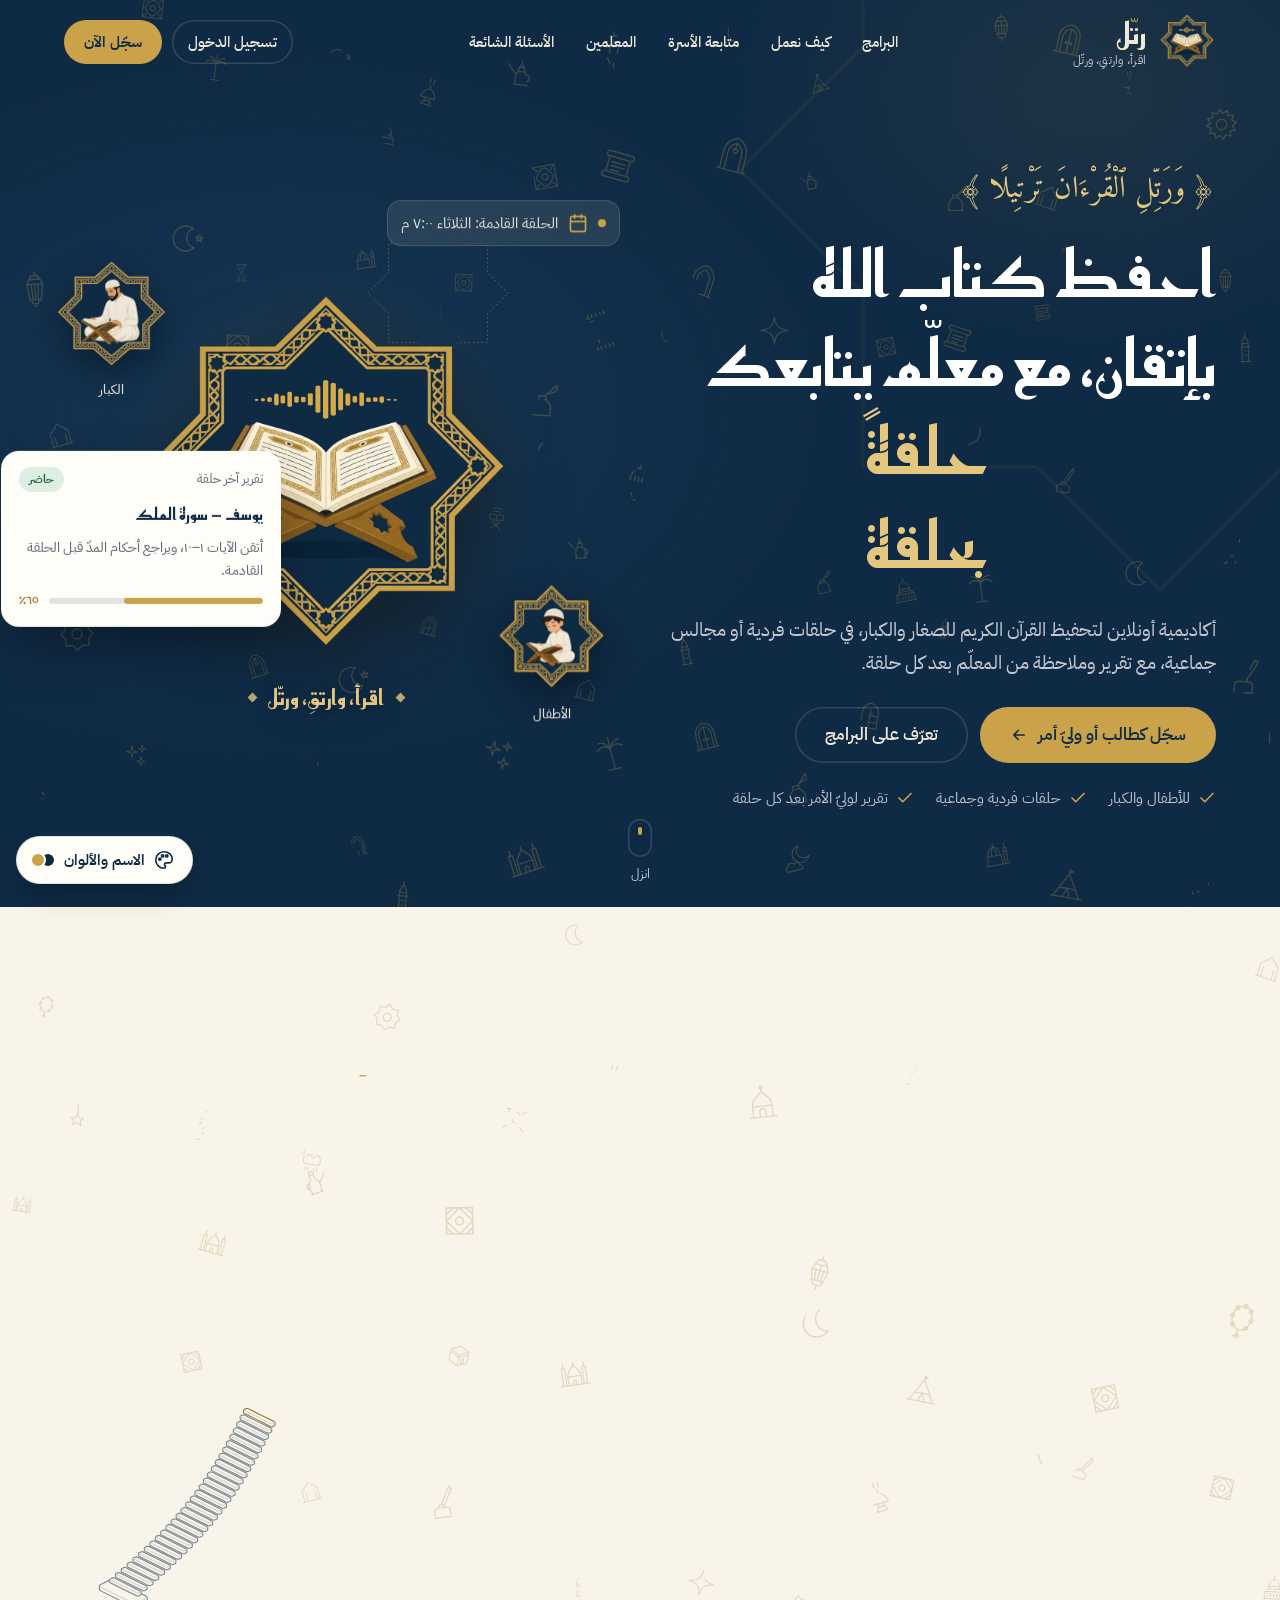
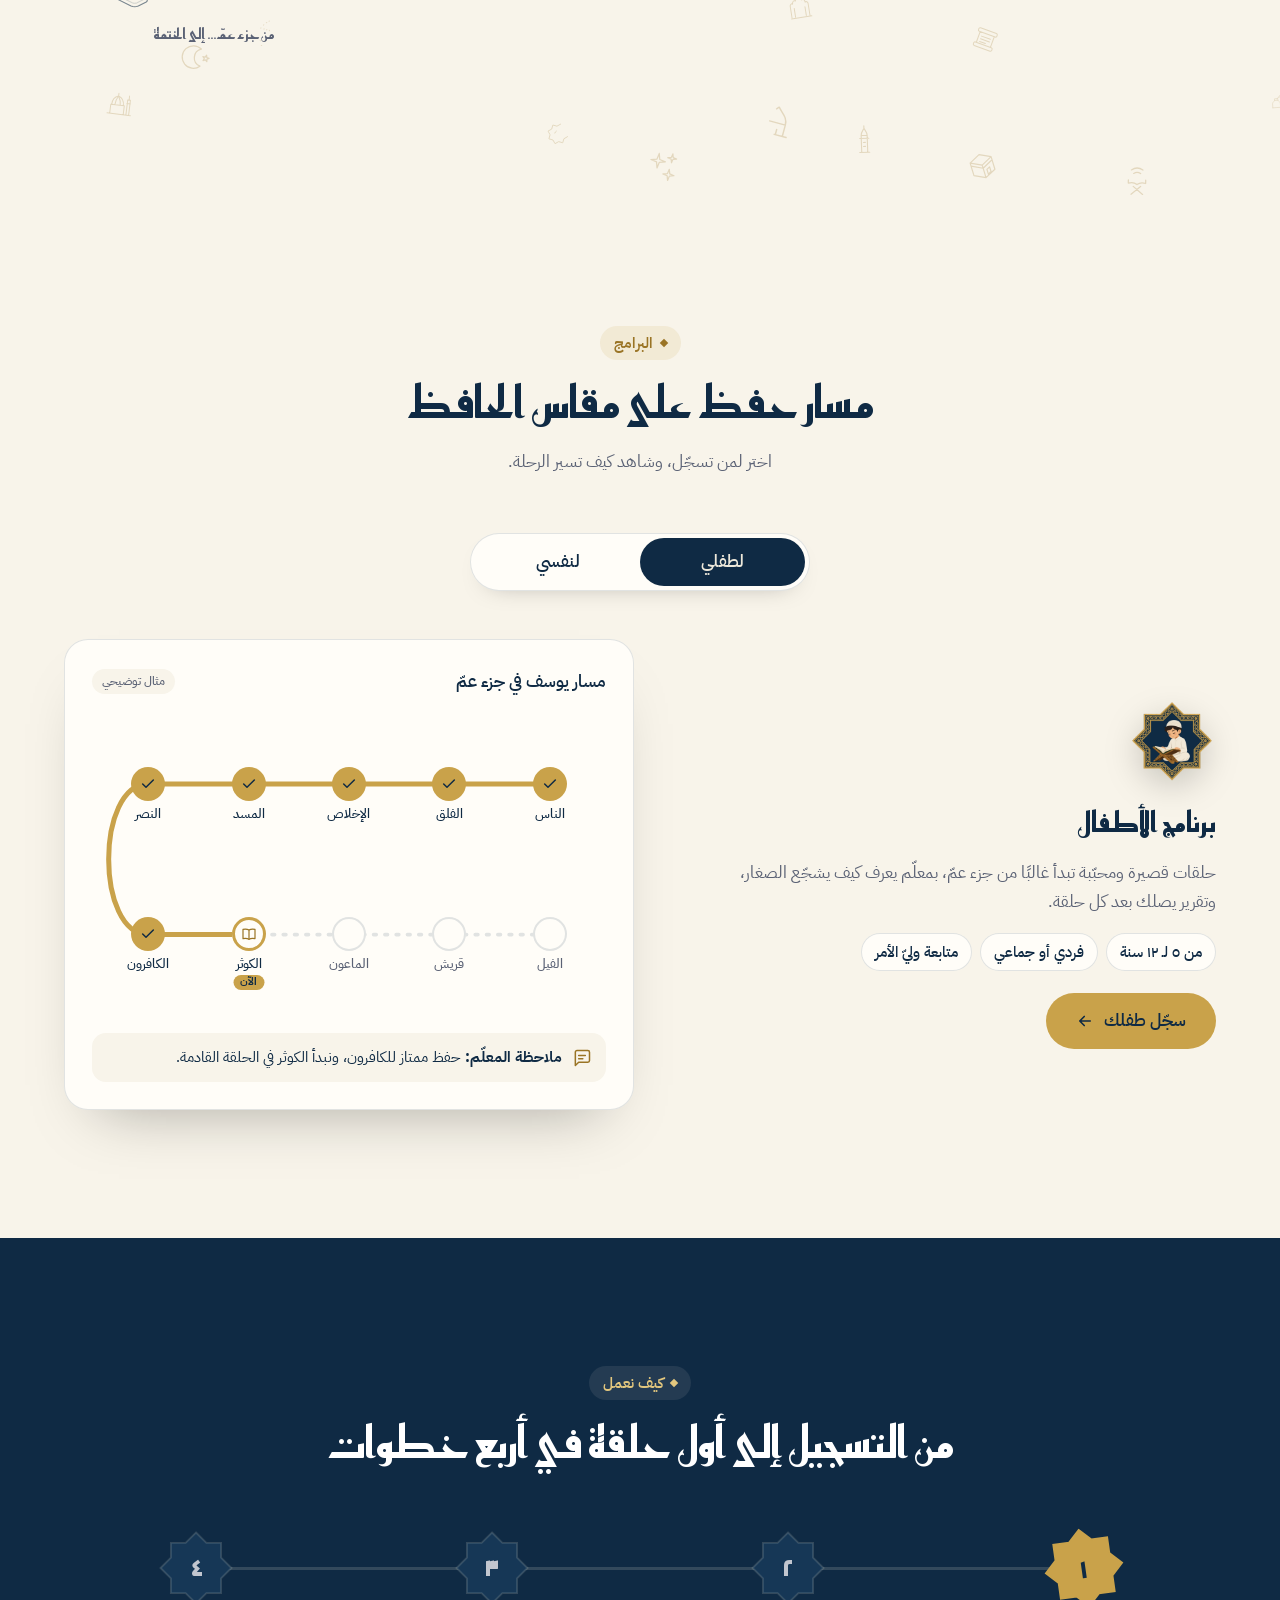
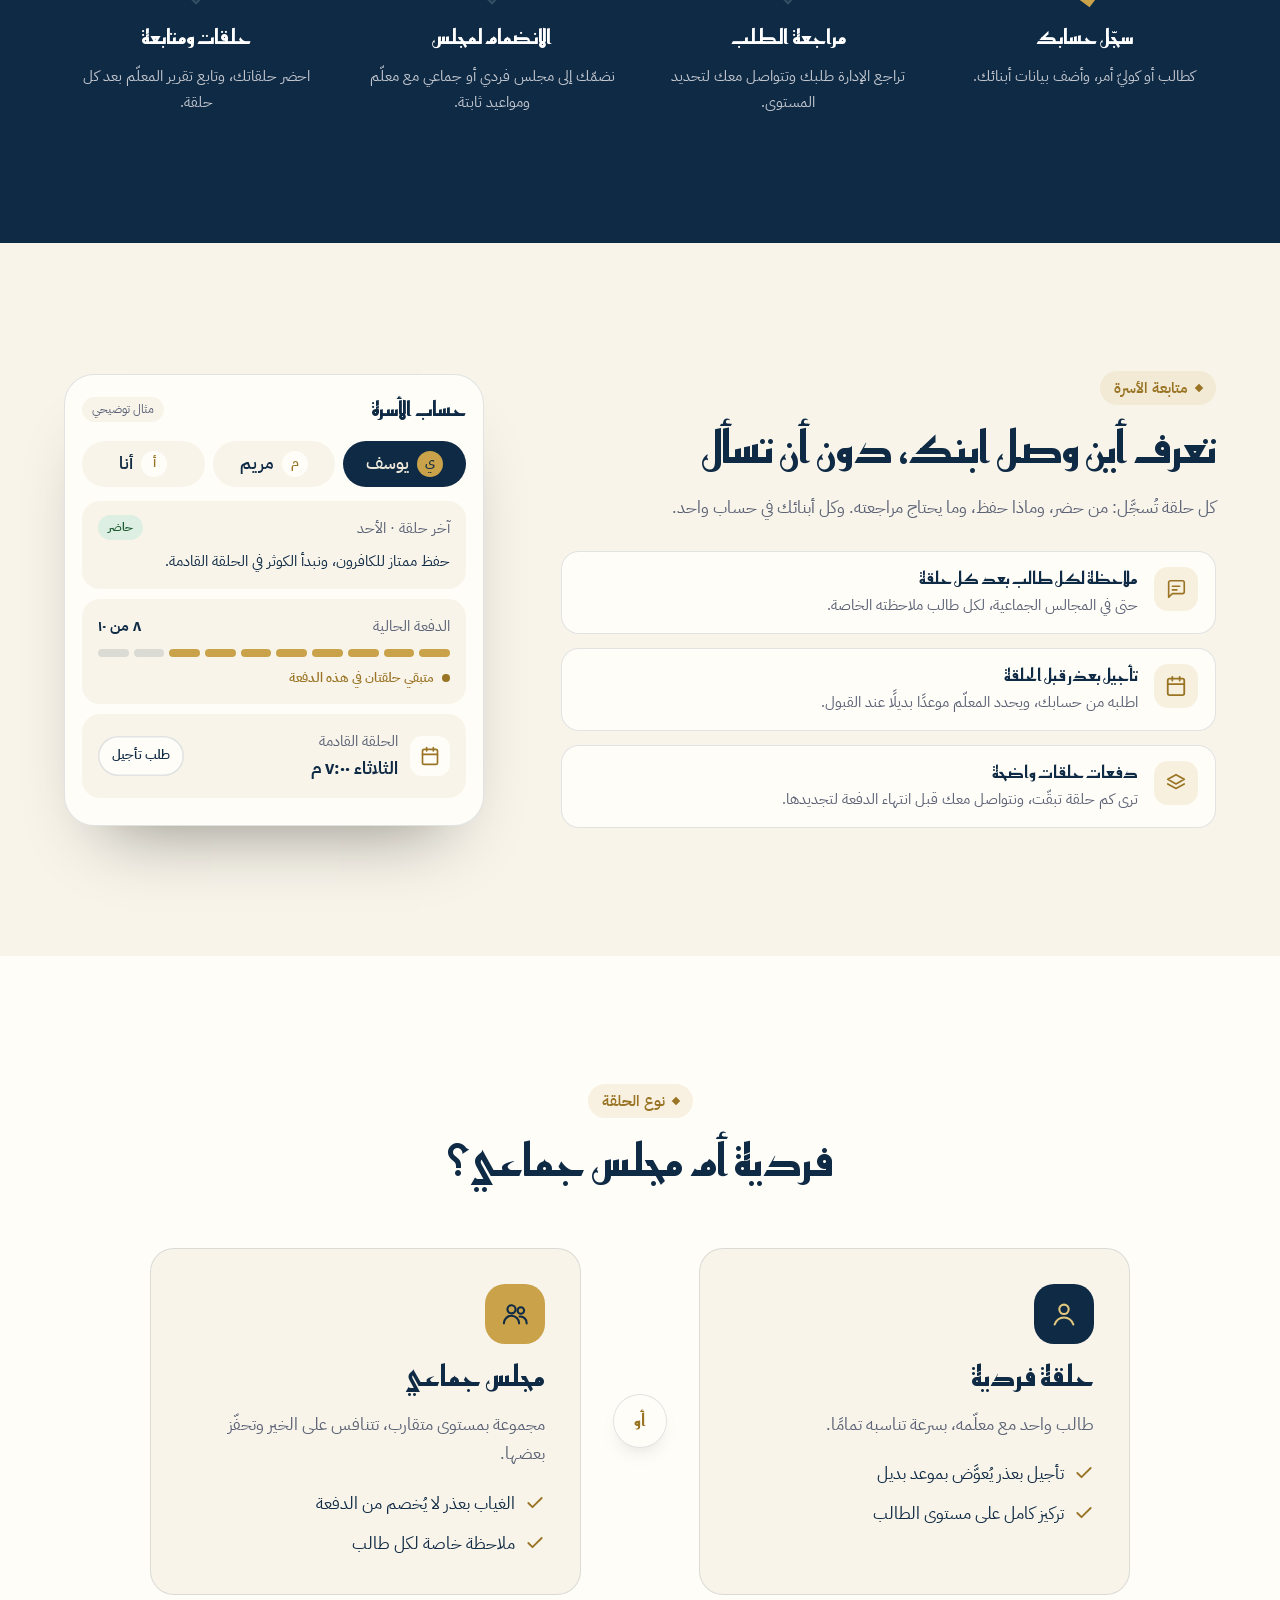
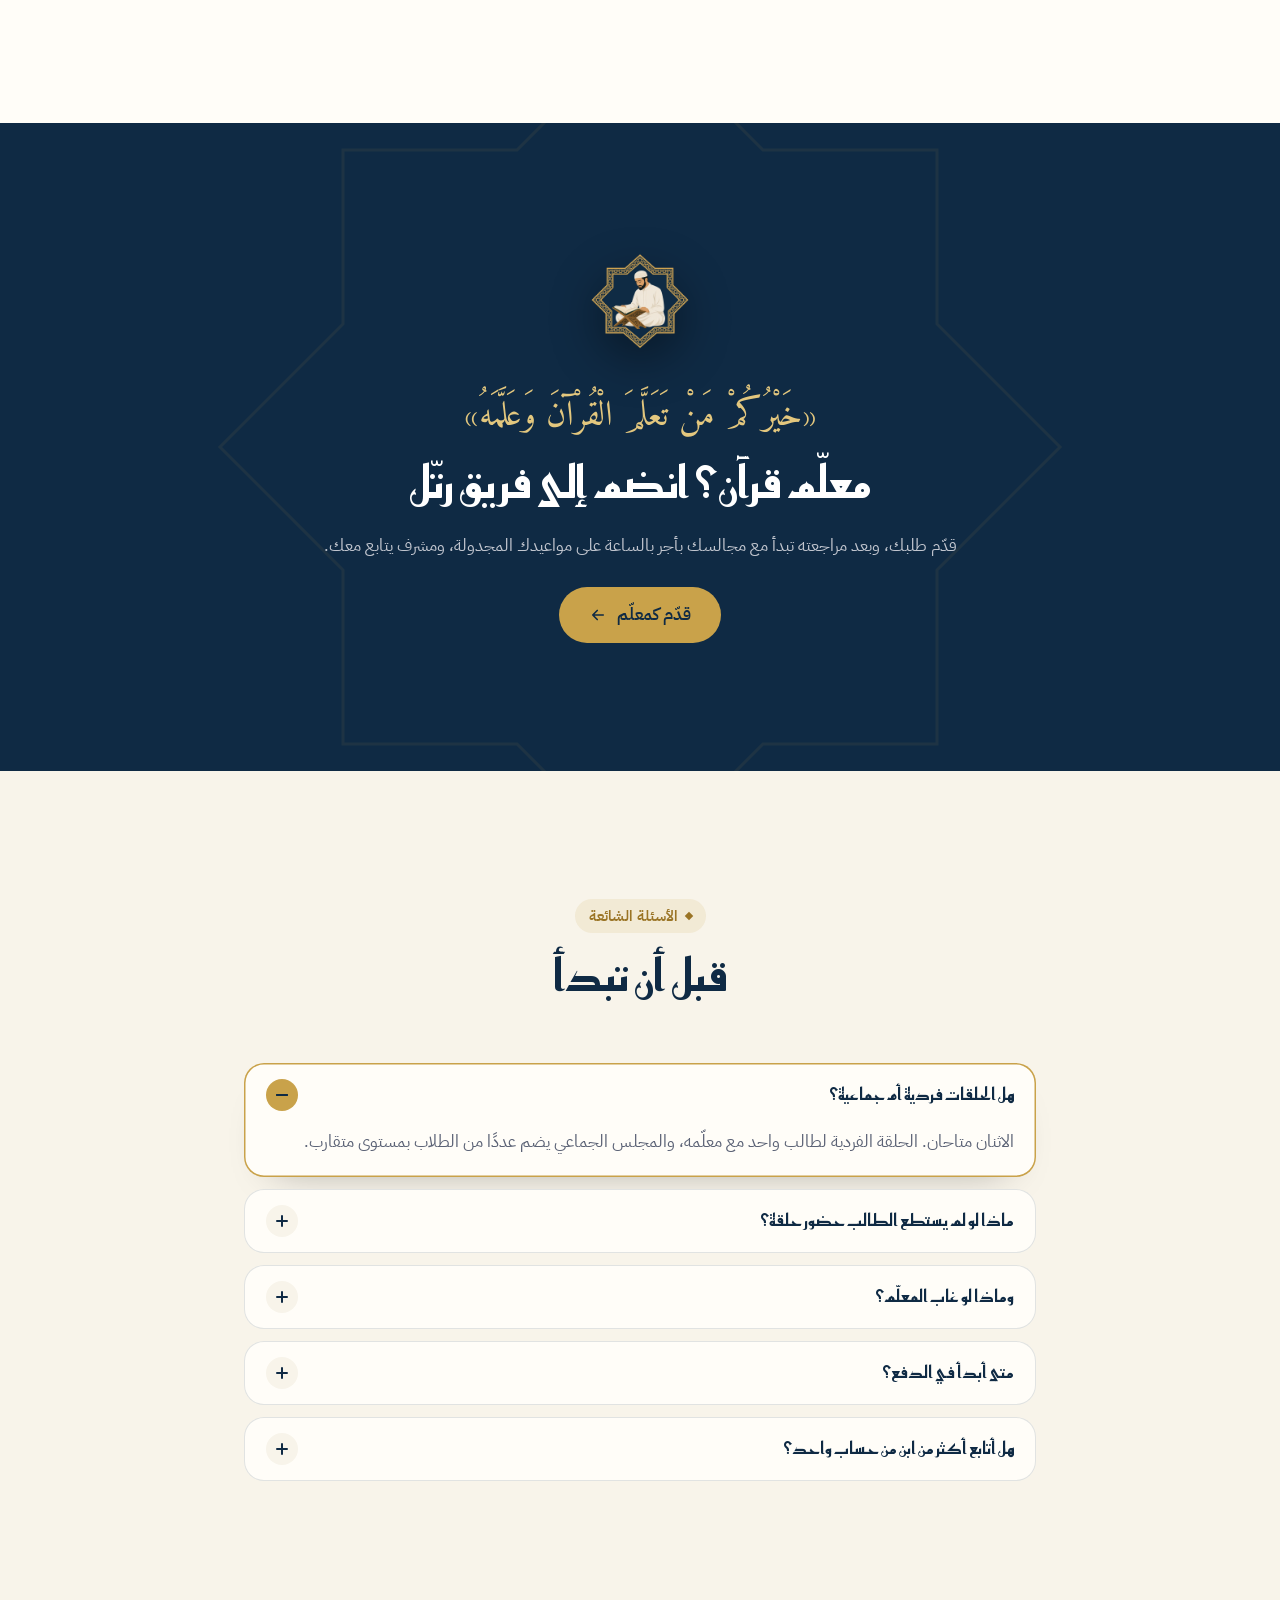
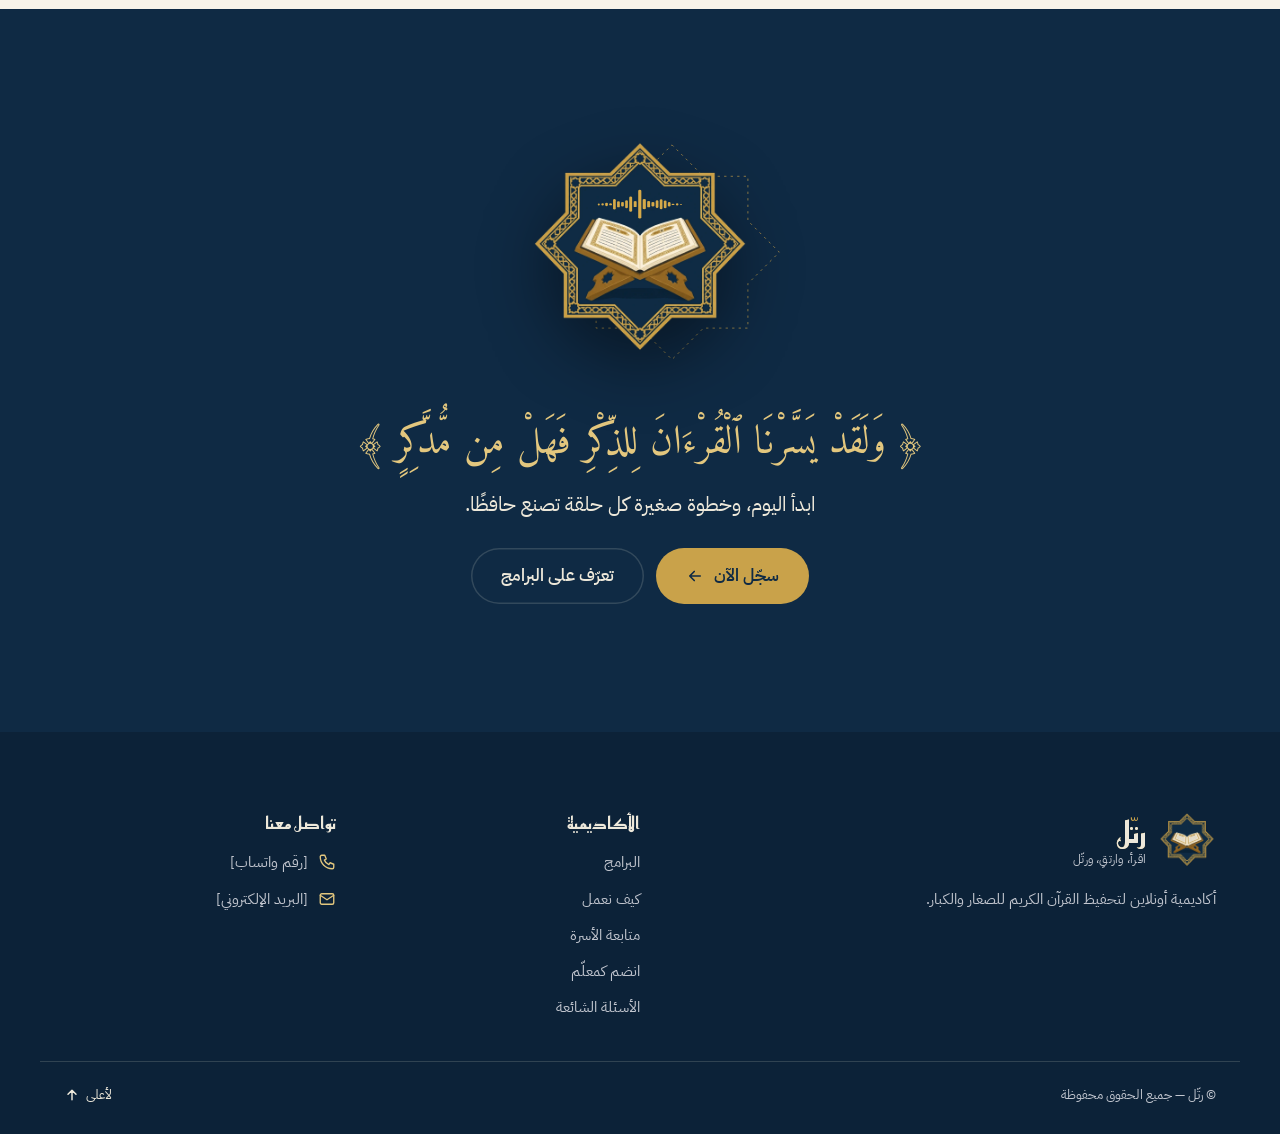
==== index.html @ 6a599fb5 "Guardian sign-in, first-open loader, full-width slogan with small stairs Co-Authored-By: Claude Opus" ====
<!doctype html>
<html lang="ar" dir="rtl" data-palette="navy" data-brand="rattil">
<head>
  <meta charset="utf-8">
  <meta name="viewport" content="width=device-width, initial-scale=1, viewport-fit=cover">
  <meta name="theme-color" content="#0F2A44">
  <title>رتّل — أكاديمية تحفيظ القرآن الكريم</title>
  <meta name="description" content="أكاديمية أونلاين لتحفيظ القرآن الكريم للصغار والكبار، في حلقات فردية أو مجالس جماعية، مع تقرير وملاحظة من المعلّم بعد كل حلقة.">

  <!-- apply the saved name/palette before first paint -->
  <script>
    (function () {
      try {
        var s = JSON.parse(localStorage.getItem('manasa:brand') || '{}');
        if (s.palette) document.documentElement.dataset.palette = s.palette;
        if (s.brand) document.documentElement.dataset.brand = s.brand;
        var nv = sessionStorage.getItem('manasa:nav');
        if (nv) { document.documentElement.classList.add('is-entering'); document.documentElement.dataset.navFrom = nv; sessionStorage.removeItem('manasa:nav'); }
        else if (!sessionStorage.getItem('manasa:seen')) document.documentElement.classList.add('is-entering');   /* first open of the site: the loader too */
        sessionStorage.setItem('manasa:seen', '1');
        var lk = sessionStorage.getItem('manasa:look');   /* loader logo: kids / adults after sign-in */
        if (lk) document.documentElement.dataset.loader = lk;
      } catch (e) {}
    })();
  </script>

  <link rel="icon" type="image/png" href="images/brand/favicon.png">
  <link rel="apple-touch-icon" href="images/brand/apple-touch-icon.png">
  <link rel="preconnect" href="https://fonts.googleapis.com">
  <link rel="preconnect" href="https://fonts.gstatic.com" crossorigin>
  <link rel="stylesheet" href="https://fonts.googleapis.com/css2?family=Amiri+Quran&family=Baloo+Bhaijaan+2:wght@500;700&family=IBM+Plex+Sans+Arabic:wght@300;400;500;600;700&family=Reem+Kufi:wght@500;600;700&display=swap">

  <link rel="preload" as="image" href="images/logo/academy-navy-nowave.webp">
  <link rel="stylesheet" href="css/tokens.css?v=202610200721">
  <link rel="stylesheet" href="css/base.css?v=202610200721">
  <link rel="stylesheet" href="css/symbols.css?v=202610200721">
  <link rel="stylesheet" href="css/header.css?v=202610200721">
  <link rel="stylesheet" href="css/hero.css?v=202610200721">
  <link rel="stylesheet" href="css/switcher.css?v=202610200721">
  <link rel="stylesheet" href="css/slogan.css?v=202610200721">
  <link rel="stylesheet" href="css/sections.css?v=202610200721">
  <link rel="stylesheet" href="css/programs.css?v=202610200721">
  <link rel="stylesheet" href="css/how.css?v=202610200721">
  <link rel="stylesheet" href="css/family.css?v=202610200721">
  <link rel="stylesheet" href="css/types.css?v=202610200721">
  <link rel="stylesheet" href="css/teach.css?v=202610200721">
  <link rel="stylesheet" href="css/faq.css?v=202610200721">
  <link rel="stylesheet" href="css/cta.css?v=202610200721">
  <link rel="stylesheet" href="css/hairline.css?v=202610200721">
</head>
<body>
  <!-- loader: the star turns round the still picture; the count shows how much has loaded -->
  <div class="loader" aria-hidden="true"><div class="loader-logo"><i class="loader-frame"></i><i class="loader-art"></i></div><p class="loader-count"><b data-loader-num>٠</b>٪</p></div>


  <!-- ===== Shared SVG icons (js/sprite.js) ===== -->
  <script src="js/sprite.js?v=202610200721"></script>

  <!-- ===== Header ===== -->
  <header class="site-header" data-header>
    <div class="container header-inner">
      <a class="brand" href="#top" aria-label="الصفحة الرئيسية">
        <span class="brand-mark">
          <img data-logo="academy-nowave" src="images/logo/academy-navy-nowave.webp" alt="" width="58" height="58">
          <svg class="logo-waves" data-waves viewBox="0 0 1024 1024" aria-hidden="true"></svg>
        </span>
        <span class="brand-text">
          <span class="wordmark wordmark--rattil" data-brand-only="rattil"><span class="wm-accent">رتّل</span><span class="wm-plain" aria-hidden="true">رتل</span></span>
          <span class="wordmark wordmark--uns" data-brand-only="uns" aria-label="أُنس"><svg viewBox="0 0 247 201.4"><use href="#uns-wordmark"/></svg></span>
          <span class="brand-tagline" data-brand-only="rattil">اقرأ، وارتقِ، ورتّل</span>
          <span class="brand-tagline" data-brand-only="uns">في صُحبة القرآن… أُنس</span>
        </span>
      </a>

      <nav class="main-nav" aria-label="القائمة الرئيسية">
        <ul>
          <li><a href="#programs">البرامج</a></li>
          <li><a href="#how">كيف نعمل</a></li>
          <li><a href="#family">متابعة الأسرة</a></li>
          <li><a href="#teachers">المعلمين</a></li>
          <li><a href="#faq">الأسئلة الشائعة</a></li>
        </ul>
      </nav>

      <div class="header-actions">
        <a class="link-login" href="login.html">تسجيل الدخول</a>
        <a class="btn btn--accent" href="apply-student.html" data-magnetic>سجّل الآن</a>
      </div>
    </div>
  </header>

  <main id="top">
    <!-- ===== Hero ===== -->
    <section class="hero" aria-labelledby="hero-title" data-hero>
      <div class="symbols-layer" data-symbols="hero" aria-hidden="true"></div>
      <svg class="hero-ornament" aria-hidden="true"><use href="#octagram" fill="none" stroke="currentColor" stroke-width=".4"/></svg>

      <div class="container hero-grid">
        <div class="hero-copy">
          <p class="hero-ayah" data-anim="ayah">
            <span data-brand-only="rattil">﴿ وَرَتِّلِ ٱلْقُرْءَانَ تَرْتِيلًا ﴾</span>
            <span data-brand-only="uns">﴿ أَلَا بِذِكْرِ ٱللَّهِ تَطْمَئِنُّ ٱلْقُلُوبُ ﴾</span>
          </p>
          <h1 class="hero-title" id="hero-title" data-split>احفظ كتاب الله بإتقان، مع معلّم يتابعك <span class="hl">حلقةً بحلقة</span></h1>
          <p class="hero-lead" data-anim="fade">أكاديمية أونلاين لتحفيظ القرآن الكريم للصغار والكبار، في حلقات فردية أو مجالس جماعية، مع تقرير وملاحظة من المعلّم بعد كل حلقة.</p>
          <div class="hero-ctas" data-anim="fade">
            <a class="btn btn--accent btn--lg" href="apply-student.html" data-magnetic>سجّل كطالب أو وليّ أمر <svg><use href="#i-arrow"/></svg></a>
            <a class="btn btn--ghost-deep btn--lg" href="#programs">تعرّف على البرامج</a>
          </div>
          <ul class="hero-points" data-anim="points">
            <li><svg><use href="#i-check"/></svg>للأطفال والكبار</li>
            <li><svg><use href="#i-check"/></svg>حلقات فردية وجماعية</li>
            <li><svg><use href="#i-check"/></svg>تقرير لوليّ الأمر بعد كل حلقة</li>
          </ul>
        </div>

        <div class="hero-visual" data-visual>
          <div class="hero-glow"></div>
          <svg class="hero-ring" aria-hidden="true"><use href="#octagram" fill="none" stroke="currentColor" stroke-width=".35" stroke-dasharray="1.2 2.2"/></svg>
          <svg class="hero-ring hero-ring--inner" aria-hidden="true"><use href="#octagram" fill="none" stroke="currentColor" stroke-width=".3" stroke-dasharray=".6 3"/></svg>

          <div class="hero-logo" data-logo-tilt>
            <div class="logo-stack">
              <img data-logo="academy-nowave" src="images/logo/academy-navy-nowave.webp" alt="شعار الأكاديمية: مصحف مفتوح على رحل تعلوه موجة ترددات داخل نجمة ثمانية" width="1024" height="1024">
              <svg class="logo-waves" data-waves viewBox="0 0 1024 1024" aria-hidden="true"></svg>
            </div>
          </div>

          <p class="hero-slogan" data-hero-slogan>
            <span data-brand-only="rattil">اقرأ، وارتقِ، ورتّل</span>
            <span data-brand-only="uns">في صُحبة القرآن… أُنس</span>
          </p>

          <div class="hero-family hero-family--adults" data-depth="0.6">
            <img data-logo="adults" src="images/logo/adults-navy.webp" alt="" width="200" height="200">
            <span>الكبار</span>
          </div>
          <div class="hero-family hero-family--kids" data-depth="0.9">
            <img data-logo="kids" src="images/logo/kids-navy.webp" alt="" width="200" height="200">
            <span>الأطفال</span>
          </div>

          <!-- floating cards: around the logo on desktop, stacked under it on phones -->
          <div class="hero-cards" data-hero-cards>
            <div class="float-card report-card" data-depth="1.2">
              <div class="rc-head"><span>تقرير آخر حلقة</span><span class="pill pill--present">حاضر</span></div>
              <p class="rc-title">يوسف — سورة الملك</p>
              <p class="rc-note">أتقن الآيات ١–١٠، ويراجع أحكام المدّ قبل الحلقة القادمة.</p>
              <div class="rc-foot"><div class="rc-progress" aria-label="حفظ ٦٥٪ من السورة"><i></i></div><span class="rc-pct">٦٥٪</span></div>
            </div>
  
            <div class="float-card next-chip" data-depth="1.5">
              <span class="dot" aria-hidden="true"></span>
              <svg><use href="#i-calendar"/></svg>
              <span>الحلقة القادمة: الثلاثاء ٧:٠٠ م</span>
            </div>
          </div>
        </div>
      </div>

      <div class="hero-scroll" aria-hidden="true"><span class="mouse"></span><span>انزل</span></div>
    </section>

    <!-- ===== Slogan band ===== -->
    <section class="slogan-band" aria-label="شعار الأكاديمية" data-slogan-band>
      <div class="symbols-layer symbols-layer--light" data-symbols="slogan" data-density=".6" aria-hidden="true"></div>
      <div class="container slogan-inner">
        <div class="slogan-figure hl" data-hl="stairs" data-hl-label="سلّم من ثلاثين درجة، درجة لكل جزء">
          <p class="hl-read" data-hl-read>من جزء عمّ… إلى الختمة</p>
        </div>
        <div class="slogan-copy">
        <svg class="slogan-orn" viewBox="0 0 600 40" preserveAspectRatio="xMidYMid meet" aria-hidden="true" data-slogan-orn>
          <path d="M0 20 H230"/><path d="M370 20 H600"/>
          <path d="M300 4 L316 20 L300 36 L284 20 Z"/><path d="M300 12 L308 20 L300 28 L292 20 Z"/>
          <path d="M252 20 L262 12 L272 20 L262 28 Z"/><path d="M328 20 L338 12 L348 20 L338 28 Z"/>
        </svg>
        <p class="slogan-text" data-brand-only="rattil" data-slogan-words>اقرأ، وارتقِ، ورتّل</p>
        <p class="slogan-text" data-brand-only="uns" data-slogan-words>في صُحبة القرآن… أُنس</p>
        <p class="slogan-src" data-brand-only="rattil">من حديث «اقرأ وارتقِ ورتّل كما كنت ترتّل في الدنيا» — رواه أبو داود والترمذي</p>
        <svg class="slogan-orn slogan-orn--flip" viewBox="0 0 600 40" preserveAspectRatio="xMidYMid meet" aria-hidden="true" data-slogan-orn>
          <path d="M0 20 H230"/><path d="M370 20 H600"/>
          <path d="M300 4 L316 20 L300 36 L284 20 Z"/><path d="M300 12 L308 20 L300 28 L292 20 Z"/>
          <path d="M252 20 L262 12 L272 20 L262 28 Z"/><path d="M328 20 L338 12 L348 20 L338 28 Z"/>
        </svg>
        </div>
      </div>
    </section>

    <!-- ===== البرامج ===== -->
    <section class="programs section" id="programs" aria-labelledby="programs-title" data-programs>
      <div class="symbols-layer symbols-layer--light" data-symbols="programs" aria-hidden="true"></div>

      <div class="container section-inner">
        <header class="section-head" data-reveal>
          <span class="eyebrow">البرامج</span>
          <h2 class="section-title" id="programs-title">مسار حفظ على مقاس الحافظ</h2>
          <p class="section-lead">اختر لمن تسجّل، وشاهد كيف تسير الرحلة.</p>
        </header>

        <div class="prog-seg" role="tablist" aria-label="لمن تسجّل" data-reveal>
          <span class="prog-seg-pill" aria-hidden="true"></span>
          <button type="button" role="tab" id="tab-kids" aria-controls="panel-kids" aria-selected="true" data-prog-tab="0">لطفلي</button>
          <button type="button" role="tab" id="tab-adults" aria-controls="panel-adults" aria-selected="false" data-prog-tab="1">لنفسي</button>
        </div>

        <div class="prog-panels" data-prog-panels>
          <!-- kids -->
          <article class="prog-panel is-active" id="panel-kids" role="tabpanel" aria-labelledby="tab-kids" data-prog-panel="0">
            <div class="prog-copy">
              <img class="prog-emblem" data-logo="kids" src="images/logo/kids-navy.webp" alt="" width="200" height="200">
              <h3>برنامج الأطفال</h3>
              <p>حلقات قصيرة ومحبّبة تبدأ غالبًا من جزء عمّ، بمعلّم يعرف كيف يشجّع الصغار، وتقرير يصلك بعد كل حلقة.</p>
              <ul class="chips">
                <li>من ٥ لـ ١٢ سنة</li>
                <li>فردي أو جماعي</li>
                <li>متابعة وليّ الأمر</li>
              </ul>
              <a class="btn btn--accent btn--lg" href="apply-student.html?for=child">سجّل طفلك <svg><use href="#i-arrow"/></svg></a>
            </div>

            <div class="prog-visual journey" data-journey>
              <div class="pv-head"><span>مسار يوسف في جزء عمّ</span><small>مثال توضيحي</small></div>
              <div class="journey-map">
                <svg class="journey-path" viewBox="0 0 400 230" aria-hidden="true">
                  <path class="jp-track" d="M360 55 H40 C-2 55 -2 175 40 175 H360"/>
                  <path class="jp-done" d="M360 55 H40 C-2 55 -2 175 40 175 H120" data-journey-progress/>
                </svg>
                <ol class="journey-nodes">
                  <li class="jn is-done" style="--x:360;--y:55"><span class="jn-dot"><svg><use href="#i-check"/></svg></span><span class="jn-name">الناس</span></li>
                  <li class="jn is-done" style="--x:280;--y:55"><span class="jn-dot"><svg><use href="#i-check"/></svg></span><span class="jn-name">الفلق</span></li>
                  <li class="jn is-done" style="--x:200;--y:55"><span class="jn-dot"><svg><use href="#i-check"/></svg></span><span class="jn-name">الإخلاص</span></li>
                  <li class="jn is-done" style="--x:120;--y:55"><span class="jn-dot"><svg><use href="#i-check"/></svg></span><span class="jn-name">المسد</span></li>
                  <li class="jn is-done" style="--x:40;--y:55"><span class="jn-dot"><svg><use href="#i-check"/></svg></span><span class="jn-name">النصر</span></li>
                  <li class="jn is-done" style="--x:40;--y:175"><span class="jn-dot"><svg><use href="#i-check"/></svg></span><span class="jn-name">الكافرون</span></li>
                  <li class="jn is-now" style="--x:120;--y:175"><span class="jn-dot"><svg><use href="#i-book"/></svg></span><span class="jn-name">الكوثر <b>الآن</b></span></li>
                  <li class="jn" style="--x:200;--y:175"><span class="jn-dot"></span><span class="jn-name">الماعون</span></li>
                  <li class="jn" style="--x:280;--y:175"><span class="jn-dot"></span><span class="jn-name">قريش</span></li>
                  <li class="jn" style="--x:360;--y:175"><span class="jn-dot"></span><span class="jn-name">الفيل</span></li>
                </ol>
              </div>
              <p class="pv-note"><svg><use href="#i-quote"/></svg><span><b>ملاحظة المعلّم:</b> حفظ ممتاز للكافرون، ونبدأ الكوثر في الحلقة القادمة.</span></p>
            </div>
          </article>

          <!-- adults -->
          <article class="prog-panel" id="panel-adults" role="tabpanel" aria-labelledby="tab-adults" data-prog-panel="1">
            <div class="prog-copy">
              <img class="prog-emblem" data-logo="adults" src="images/logo/adults-navy.webp" alt="" width="200" height="200">
              <h3>برنامج الكبار</h3>
              <p>حفظ جديد أو تثبيت ما حفظت أو تصحيح التلاوة، في مواعيد ثابتة تختارها حسب عملك ودراستك.</p>
              <ul class="chips">
                <li>حفظ جديد</li>
                <li>تثبيت المحفوظ</li>
                <li>تصحيح التلاوة</li>
              </ul>
              <a class="btn btn--accent btn--lg" href="apply-student.html?for=self">ابدأ رحلتك <svg><use href="#i-arrow"/></svg></a>
            </div>

            <div class="prog-visual week" data-week>
              <div class="pv-head"><span>جدولك الأسبوعي</span><small>مثال توضيحي</small></div>
              <ul class="week-list">
                <li class="wk">
                  <span class="wk-day">الأحد</span>
                  <span class="wk-what">حلقة فردية · حفظ جديد</span>
                  <span class="wk-time">٩:٠٠ م</span>
                </li>
                <li class="wk">
                  <span class="wk-day">الثلاثاء</span>
                  <span class="wk-what">حلقة فردية · مراجعة</span>
                  <span class="wk-time">٩:٠٠ م</span>
                </li>
                <li class="wk wk--moved">
                  <span class="wk-day">الخميس</span>
                  <span class="wk-what">مؤجَّلة بعذر</span>
                  <span class="wk-time"><s>٩:٠٠ م</s></span>
                  <span class="wk-new"><svg><use href="#i-calendar"/></svg>حدّد المعلّم موعدًا بديلًا: <b>السبت ٨:٠٠ م</b></span>
                </li>
              </ul>
            </div>
          </article>
        </div>

        <div class="prog-dots" aria-hidden="true"><i></i><i></i></div>
      </div>
    </section>

    <!-- ===== كيف نعمل ===== -->
    <section class="how section section--deep" id="how" aria-labelledby="how-title" data-how>
      <div class="symbols-layer" data-symbols="how" data-density=".55" aria-hidden="true"></div>
      <div class="container section-inner">
        <header class="section-head" data-reveal>
          <span class="eyebrow">كيف نعمل</span>
          <h2 class="section-title" id="how-title">من التسجيل إلى أول حلقة في أربع خطوات</h2>
        </header>

        <div class="steps-wrap" data-steps>
        <span class="steps-line" aria-hidden="true"><i data-steps-line></i></span>
        <ol class="steps">
          <li class="step">
            <span class="step-badge"><svg aria-hidden="true"><use href="#octagram"/></svg><b>١</b></span>
            <h3>سجّل حسابك</h3>
            <p>كطالب أو كوليّ أمر، وأضف بيانات أبنائك.</p>
          </li>
          <li class="step">
            <span class="step-badge"><svg aria-hidden="true"><use href="#octagram"/></svg><b>٢</b></span>
            <h3>مراجعة الطلب</h3>
            <p>تراجع الإدارة طلبك وتتواصل معك لتحديد المستوى.</p>
          </li>
          <li class="step">
            <span class="step-badge"><svg aria-hidden="true"><use href="#octagram"/></svg><b>٣</b></span>
            <h3>الانضمام لمجلس</h3>
            <p>نضمّك إلى مجلس فردي أو جماعي مع معلّم ومواعيد ثابتة.</p>
          </li>
          <li class="step">
            <span class="step-badge"><svg aria-hidden="true"><use href="#octagram"/></svg><b>٤</b></span>
            <h3>حلقات ومتابعة</h3>
            <p>احضر حلقاتك، وتابع تقرير المعلّم بعد كل حلقة.</p>
          </li>
        </ol>
        </div>
      </div>
    </section>

    <!-- ===== متابعة الأسرة ===== -->
    <section class="family section" id="family" aria-labelledby="family-title" data-family>
      <div class="symbols-layer symbols-layer--light" data-symbols="family" data-density=".5" aria-hidden="true"></div>
      <div class="container section-inner family-grid">
        <div class="family-copy">
          <header class="section-head section-head--start" data-reveal>
            <span class="eyebrow">متابعة الأسرة</span>
            <h2 class="section-title" id="family-title">تعرف أين وصل ابنك، دون أن تسأل</h2>
            <p class="section-lead">كل حلقة تُسجَّل: من حضر، وماذا حفظ، وما يحتاج مراجعته. وكل أبنائك في حساب واحد.</p>
          </header>
          <ul class="features" data-reveal-stagger>
            <li class="feature">
              <span class="feature-ic"><svg><use href="#i-quote"/></svg></span>
              <div><h3>ملاحظة لكل طالب بعد كل حلقة</h3><p>حتى في المجالس الجماعية، لكل طالب ملاحظته الخاصة.</p></div>
            </li>
            <li class="feature">
              <span class="feature-ic"><svg><use href="#i-calendar"/></svg></span>
              <div><h3>تأجيل بعذر قبل الحلقة</h3><p>اطلبه من حسابك، ويحدد المعلّم موعدًا بديلًا عند القبول.</p></div>
            </li>
            <li class="feature">
              <span class="feature-ic"><svg><use href="#i-layers"/></svg></span>
              <div><h3>دفعات حلقات واضحة</h3><p>ترى كم حلقة تبقّت، ونتواصل معك قبل انتهاء الدفعة لتجديدها.</p></div>
            </li>
          </ul>
        </div>

        <div class="fam-app" data-fam-app data-reveal>
          <div class="fam-top">
            <span class="fam-title">حساب الأسرة</span>
            <small>مثال توضيحي</small>
          </div>
          <div class="fam-people" role="tablist" aria-label="أفراد الأسرة">
            <button type="button" role="tab" aria-selected="true" data-fam="yusuf"><span class="av">ي</span>يوسف</button>
            <button type="button" role="tab" aria-selected="false" data-fam="maryam"><span class="av">م</span>مريم</button>
            <button type="button" role="tab" aria-selected="false" data-fam="me"><span class="av">أ</span>أنا</button>
          </div>

          <div class="fam-body" data-fam-body aria-live="polite">
            <div class="fam-card">
              <div class="fam-row"><span class="muted" data-f="last">آخر حلقة · الأحد</span><span class="pill pill--present" data-f="status">حاضر</span></div>
              <p class="fam-note" data-f="note">حفظ ممتاز للكافرون، ونبدأ الكوثر في الحلقة القادمة.</p>
            </div>
            <div class="fam-card">
              <div class="fam-row"><span class="muted">الدفعة الحالية</span><span class="fam-count" data-f="count">٨ من ١٠</span></div>
              <div class="batch" data-f="batch" aria-hidden="true"></div>
              <p class="fam-alert" data-f="alert">متبقي حلقتان في هذه الدفعة</p>
            </div>
            <div class="fam-card fam-next">
              <span class="fam-next-ic"><svg><use href="#i-calendar"/></svg></span>
              <div><span class="muted">الحلقة القادمة</span><b data-f="next">الثلاثاء ٧:٠٠ م</b></div>
              <button type="button" class="fam-btn" data-fam-postpone>طلب تأجيل</button>
            </div>
            <p class="fam-toast" data-fam-toast role="status"></p>
          </div>
        </div>
      </div>
    </section>

    <!-- ===== فردية أم مجلس ===== -->
    <section class="types section section--surface" id="types" aria-labelledby="types-title">
      <div class="container section-inner">
        <header class="section-head" data-reveal>
          <span class="eyebrow">نوع الحلقة</span>
          <h2 class="section-title" id="types-title">فردية أم مجلس جماعي؟</h2>
        </header>
        <div class="types-grid">
          <article class="type-card" data-type-card>
            <span class="type-ic"><svg><use href="#i-user"/></svg></span>
            <h3>حلقة فردية</h3>
            <p>طالب واحد مع معلّمه، بسرعة تناسبه تمامًا.</p>
            <ul class="ticks">
              <li><svg><use href="#i-check"/></svg>تأجيل بعذر يُعوَّض بموعد بديل</li>
              <li><svg><use href="#i-check"/></svg>تركيز كامل على مستوى الطالب</li>
            </ul>
          </article>
          <span class="types-or" aria-hidden="true">أو</span>
          <article class="type-card type-card--group" data-type-card>
            <span class="type-ic"><svg><use href="#i-people"/></svg></span>
            <h3>مجلس جماعي</h3>
            <p>مجموعة بمستوى متقارب، تتنافس على الخير وتحفّز بعضها.</p>
            <ul class="ticks">
              <li><svg><use href="#i-check"/></svg>الغياب بعذر لا يُخصم من الدفعة</li>
              <li><svg><use href="#i-check"/></svg>ملاحظة خاصة لكل طالب</li>
            </ul>
          </article>
        </div>
      </div>
    </section>

    <!-- ===== انضم كمعلّم ===== -->
    <section class="teach section section--deep" id="teachers" aria-labelledby="teach-title">
      <div class="symbols-layer" data-symbols="teach" data-density=".5" aria-hidden="true"></div>
      <svg class="teach-orn" aria-hidden="true"><use href="#octagram" fill="none" stroke="currentColor" stroke-width=".4"/></svg>
      <div class="container section-inner teach-inner">
        <img class="teach-emblem" data-logo="adults" src="images/logo/adults-navy.webp" alt="" width="200" height="200" data-reveal>
        <p class="teach-hadith" data-reveal>«خَيْرُكُمْ مَنْ تَعَلَّمَ الْقُرْآنَ وَعَلَّمَهُ»</p>
        <h2 class="section-title" id="teach-title" data-reveal>معلّم قرآن؟ انضم إلى فريق <span data-brand-only="rattil">رتّل</span><span data-brand-only="uns">أُنس</span></h2>
        <p class="section-lead" data-reveal>قدّم طلبك، وبعد مراجعته تبدأ مع مجالسك بأجر بالساعة على مواعيدك المجدولة، ومشرف يتابع معك.</p>
        <a class="btn btn--accent btn--lg" href="apply-teacher.html" data-reveal data-magnetic>قدّم كمعلّم <svg><use href="#i-arrow"/></svg></a>
      </div>
    </section>

    <!-- ===== الأسئلة الشائعة ===== -->
    <section class="faq section" id="faq" aria-labelledby="faq-title">
      <div class="symbols-layer symbols-layer--light" data-symbols="faq" data-density=".45" aria-hidden="true"></div>
      <div class="container section-inner faq-inner">
        <header class="section-head" data-reveal>
          <span class="eyebrow">الأسئلة الشائعة</span>
          <h2 class="section-title" id="faq-title">قبل أن تبدأ</h2>
        </header>
        <div class="faq-list" data-faq data-reveal-stagger>
          <details class="qa" open>
            <summary><span>هل الحلقات فردية أم جماعية؟</span><i aria-hidden="true"></i></summary>
            <div class="qa-a"><p>الاثنان متاحان. الحلقة الفردية لطالب واحد مع معلّمه، والمجلس الجماعي يضم عددًا من الطلاب بمستوى متقارب.</p></div>
          </details>
          <details class="qa">
            <summary><span>ماذا لو لم يستطع الطالب حضور حلقة؟</span><i aria-hidden="true"></i></summary>
            <div class="qa-a"><p>اطلب التأجيل مع ذكر العذر قبل موعد الحلقة. في الحلقات الفردية يحدد المعلّم موعدًا بديلًا، وفي المجالس الجماعية يُسجَّل غيابًا بعذر ولا يُخصم من الدفعة.</p></div>
          </details>
          <details class="qa">
            <summary><span>وماذا لو غاب المعلّم؟</span><i aria-hidden="true"></i></summary>
            <div class="qa-a"><p>تُعوَّض الحلقة بموعد آخر، ولا تُحتسب من دفعتك.</p></div>
          </details>
          <details class="qa">
            <summary><span>متى أبدأ في الدفع؟</span><i aria-hidden="true"></i></summary>
            <div class="qa-a"><p>بعد حضور الطالب أول حلقة في مجلسه، ويتم الدفع بالتنسيق مع الإدارة [أضف طرق الدفع المتاحة].</p></div>
          </details>
          <details class="qa">
            <summary><span>هل أتابع أكثر من ابن من حساب واحد؟</span><i aria-hidden="true"></i></summary>
            <div class="qa-a"><p>نعم، حساب وليّ الأمر يضم كل أبنائه، ويمكنه أيضًا الالتحاق بمجلس بنفسه.</p></div>
          </details>
        </div>
      </div>
    </section>

    <!-- ===== الدعوة الأخيرة ===== -->
    <section class="cta section section--deep" id="register" aria-labelledby="cta-title">
      <div class="symbols-layer" data-symbols="cta" data-density=".55" aria-hidden="true"></div>
      <div class="container section-inner cta-inner">
        <div class="cta-logo" data-reveal aria-hidden="true">
          <svg class="cta-ring"><use href="#octagram" fill="none" stroke="currentColor" stroke-width=".35" stroke-dasharray="1.2 2.2"/></svg>
          <div class="logo-stack">
            <img data-logo="academy-nowave" src="images/logo/academy-navy-nowave.webp" alt="" width="1024" height="1024" loading="lazy">
            <svg class="logo-waves" data-waves viewBox="0 0 1024 1024"></svg>
          </div>
        </div>
        <p class="cta-ayah" id="cta-title" data-reveal>﴿ وَلَقَدْ يَسَّرْنَا ٱلْقُرْءَانَ لِلذِّكْرِ فَهَلْ مِن مُّدَّكِرٍ ﴾</p>
        <p class="cta-lead" data-reveal>ابدأ اليوم، وخطوة صغيرة كل حلقة تصنع حافظًا.</p>
        <div class="cta-actions" data-reveal>
          <a class="btn btn--accent btn--lg" href="apply-student.html" data-magnetic>سجّل الآن <svg><use href="#i-arrow"/></svg></a>
          <a class="btn btn--ghost-deep btn--lg" href="#programs">تعرّف على البرامج</a>
        </div>
      </div>
    </section>
  </main>

  <!-- ===== Footer ===== -->
  <footer class="site-footer">
    <div class="container footer-grid">
      <div class="footer-brand">
        <a class="brand" href="#top" aria-label="العودة لأعلى الصفحة">
          <span class="brand-mark"><img data-logo="academy-nowave" src="images/logo/academy-navy-nowave.webp" alt="" width="58" height="58" loading="lazy"></span>
          <span class="brand-text">
            <span class="wordmark wordmark--rattil" data-brand-only="rattil"><span class="wm-accent">رتّل</span><span class="wm-plain" aria-hidden="true">رتل</span></span>
            <span class="wordmark wordmark--uns" data-brand-only="uns" aria-label="أُنس"><svg viewBox="0 0 247 201.4"><use href="#uns-wordmark"/></svg></span>
            <span class="brand-tagline" data-brand-only="rattil">اقرأ، وارتقِ، ورتّل</span>
            <span class="brand-tagline" data-brand-only="uns">في صُحبة القرآن… أُنس</span>
          </span>
        </a>
        <p>أكاديمية أونلاين لتحفيظ القرآن الكريم للصغار والكبار.</p>
      </div>
      <nav class="footer-col" aria-label="الأكاديمية">
        <h3>الأكاديمية</h3>
        <ul>
          <li><a href="#programs">البرامج</a></li>
          <li><a href="#how">كيف نعمل</a></li>
          <li><a href="#family">متابعة الأسرة</a></li>
          <li><a href="#teachers">انضم كمعلّم</a></li>
          <li><a href="#faq">الأسئلة الشائعة</a></li>
        </ul>
      </nav>
      <div class="footer-col">
        <h3>تواصل معنا</h3>
        <ul>
          <li><svg><use href="#i-phone"/></svg><span>[رقم واتساب]</span></li>
          <li><svg><use href="#i-mail"/></svg><span>[البريد الإلكتروني]</span></li>
        </ul>
      </div>
    </div>
    <div class="container footer-bottom">
      <span>© <span data-brand-only="rattil">رتّل</span><span data-brand-only="uns">أُنس</span> — جميع الحقوق محفوظة</span>
      <a href="#top" class="to-top">لأعلى <svg><use href="#i-arrow"/></svg></a>
    </div>
  </footer>

    </div>

  <!-- ===== Mobile: tab bar + full menu ===== -->
  <nav class="tabbar" aria-label="التنقل" data-tabbar>
    <a class="tab" href="#top" aria-current="page"><svg><use href="#i-home"/></svg>الرئيسية</a>
    <a class="tab" href="#programs"><svg><use href="#i-book"/></svg>البرامج</a>
    <a class="tab" href="#teachers"><svg><use href="#i-people"/></svg>المعلمين</a>
    <button class="tab" type="button" aria-expanded="false" aria-controls="mobile-menu" data-menu-toggle><svg><use href="#i-more"/></svg>المزيد</button>
  </nav>

  <div class="mobile-menu" id="mobile-menu" data-mobile-menu data-lenis-prevent>
    <ul>
      <li><a href="#programs">البرامج<svg><use href="#i-chevron"/></svg></a></li>
      <li><a href="#how">كيف نعمل<svg><use href="#i-chevron"/></svg></a></li>
      <li><a href="#family">متابعة الأسرة<svg><use href="#i-chevron"/></svg></a></li>
      <li><a href="#teachers">انضم كمعلّم<svg><use href="#i-chevron"/></svg></a></li>
      <li><a href="#faq">الأسئلة الشائعة<svg><use href="#i-chevron"/></svg></a></li>
    </ul>
    <div class="menu-brand" data-brand-controls></div>
    <div class="menu-actions">
      <a class="btn btn--accent btn--lg" href="apply-student.html">سجّل الآن</a>
      <a class="btn btn--ghost-deep btn--lg" href="login.html">تسجيل الدخول</a>
    </div>
  </div>

  <!-- ===== Brand switcher (name + palette) ===== -->
  <div class="brand-switcher" data-switcher>
    <button class="switcher-toggle" type="button" aria-expanded="false" aria-controls="switcher-panel" data-switcher-toggle>
      <svg width="22" height="22"><use href="#i-palette"/></svg>
      <span class="label">الاسم والألوان</span>
      <span class="chip-dots" aria-hidden="true"><i></i><i></i></span>
    </button>
    <div class="switcher-panel" id="switcher-panel" role="dialog" aria-label="اختيار الاسم والألوان" data-switcher-panel data-lenis-prevent>
      <span class="sheet-grab" aria-hidden="true"></span>
      <h2>الاسم والألوان</h2>
      <div data-brand-controls></div>
    </div>
  </div>
  <div class="switcher-scrim" data-switcher-scrim></div>

  <script src="js/vendor/gsap.min.js?v=202610200721"></script>
  <script src="js/vendor/ScrollTrigger.min.js?v=202610200721"></script>
  <script src="js/vendor/lenis.min.js?v=202610200721"></script>
  <script src="js/brand.js?v=202610200721"></script>
  <script src="js/logo-waves.js?v=202610200721"></script>
  <script src="js/symbols.js?v=202610200721"></script>
  <script src="js/header.js?v=202610200721"></script>
  <script src="js/hero.js?v=202610200721"></script>
  <script src="js/slogan.js?v=202610200721"></script>
  <script src="js/reveal.js?v=202610200721"></script>
  <script src="js/programs.js?v=202610200721"></script>
  <script src="js/sections.js?v=202610200721"></script>
  <script src="js/transitions.js?v=202610200721"></script>
  <script src="js/main.js?v=202610200721"></script>
  <script src="js/hairline/kernel.js?v=202610200721"></script>
  <script src="js/hairline/host.js?v=202610200721"></script>
  <script type="module" src="js/hairline/stairs.js?v=202610200721"></script>
</body>
</html>
---- css/tokens.css ----
/* =========================================================
   Design tokens — رتّل / أُنس
   Palettes are switched with  <html data-palette="navy|green|emerald">
   Brand name is switched with <html data-brand="rattil|uns">
   ========================================================= */

:root {
  /* Fonts (from the brand guide) */
  --f-display: 'Reem Kufi', 'IBM Plex Sans Arabic', system-ui, sans-serif;
  --f-body: 'IBM Plex Sans Arabic', system-ui, sans-serif;
  --f-quran: 'Amiri Quran', 'Amiri', serif;
  --f-kids: 'Baloo Bhaijaan 2', 'IBM Plex Sans Arabic', system-ui, sans-serif;

  /* Type scale */
  --fs-xs: 0.8125rem;   /* 13 */
  --fs-sm: 0.9375rem;   /* 15 */
  --fs-md: 1.0625rem;   /* 17 */
  --fs-lg: 1.25rem;     /* 20 */
  --fs-xl: 1.75rem;     /* 28 */
  --fs-2xl: clamp(2rem, 4vw, 2.75rem);
  --fs-hero: clamp(2.25rem, 5.2vw, 4rem);

  /* Spacing & shape */
  --space-1: 4px;  --space-2: 8px;  --space-3: 12px; --space-4: 16px;
  --space-5: 24px; --space-6: 32px; --space-7: 48px; --space-8: 64px; --space-9: 96px;
  --radius-sm: 10px; --radius-md: 16px; --radius-lg: 24px; --radius-pill: 999px;
  --container: 1200px;
  --header-h: 84px;
  --tabbar-h: 0px;

  /* Motion */
  --ease-out: cubic-bezier(.2, .7, .2, 1);
  --ease-soft: cubic-bezier(.65, .05, .35, 1);
  --t-theme: .6s;

  /* ---------- Default palette: كحلي وذهبي ---------- */
  --c-deep: #0F2A44;          /* hero, header, footer */
  --c-deep-2: #163756;        /* raised surfaces on deep */
  --c-accent: #C9A24A;        /* buttons, marks, lines */
  --c-accent-text: #9A7425;   /* accent-colored text on light grounds */
  --c-accent-on-deep: #E3C77E;/* small accent text on deep */
  --c-on-accent: #0F2A44;
  --c-ground: #F8F4EA;        /* page background */
  --c-surface: #FFFDF8;       /* cards */
  --c-ink: #0F2A44;           /* body text */
  --c-muted: #5B6275;
  --c-on-deep: #EDE8DA;
  --c-on-deep-muted: #C2C6CF;
  --c-wave: #D7AA49;          /* logo frequency bars */
  --c-symbol: #C9A24A;        /* background line symbols on deep */
  --symbol-opacity: .26;
  --c-line: rgba(15, 42, 68, .12);
  --c-line-on-deep: rgba(237, 232, 218, .16);
  /* states (same in every palette) */
  --c-danger: #B42318;
  --c-danger-bg: #FDECEA;
  --c-success: #1D5B33;
  --c-success-bg: #DDEFE3;
}

/* ---------- أخضر وبرتقالي (brand guide, 18 Oct) + two darker greens ---------- */
html[data-palette="green"],
html[data-palette="green-dark"],
html[data-palette="green-deeper"] {
  --c-deep: #075B1C;
  --c-deep-2: #0B6A25;
  --c-accent: #E05614;
  --c-accent-text: #A63E0C;
  --c-accent-on-deep: #FFB27F;
  --c-on-accent: #FFF7EE;
  --c-ground: #F7EDDF;
  --c-surface: #FDF8F1;
  --c-ink: #0B3D16;
  --c-muted: #6A5B47;
  --c-on-deep: #F7EDDF;
  --c-on-deep-muted: #D3E6D3;
  --c-wave: #E56C27;
  /* orange is too close in brightness to the green to read at low opacity */
  --c-symbol: #FFB27F;
  --symbol-opacity: .4;
  --c-line: rgba(7, 91, 28, .13);
  --c-line-on-deep: rgba(247, 237, 223, .18);
}
/* same palette, darker ground (Karim's pick B and C, 18 Oct) */
html[data-palette="green-dark"]   { --c-deep: #054014; --c-deep-2: #084D1B; }
html[data-palette="green-deeper"] { --c-deep: #043410; --c-deep-2: #064016; }

/* ---------- ذهبي وزمردي ---------- */
html[data-palette="emerald"] {
  --c-deep: #0E5A47;
  --c-deep-2: #136955;
  --c-accent: #C9A24A;
  --c-accent-text: #9A7425;
  --c-accent-on-deep: #E8D08F;
  --c-on-accent: #0E3A2F;
  --c-ground: #F7F2E7;
  --c-surface: #FFFDF8;
  --c-ink: #0E3A2F;
  --c-muted: #4F6259;
  --c-on-deep: #EEF0E6;
  --c-on-deep-muted: #C7D6CC;
  --c-wave: #D7AA49;
  --c-line: rgba(14, 90, 71, .13);
  --c-line-on-deep: rgba(238, 240, 230, .18);
}
---- css/base.css ----
/* =========================================================
   Base: reset, typography, shared helpers
   ========================================================= */

*, *::before, *::after { box-sizing: border-box; }

html {
  -webkit-text-size-adjust: 100%;
  /* the canvas behind the page (status-bar tint on iPhone, overscroll bounce)
     takes the deep colour; the body keeps the light ground */
  background: var(--c-deep);
  transition: background-color var(--t-theme) ease;
  scroll-padding-top: var(--header-h);
}

/* Lenis smooth scroll */
html.lenis, html.lenis body { height: auto; }
.lenis.lenis-smooth { scroll-behavior: auto !important; }
.lenis.lenis-stopped { overflow: hidden; }

body {
  margin: 0;
  background: var(--c-ground);
  color: var(--c-ink);
  font-family: var(--f-body);
  font-size: var(--fs-md);
  line-height: 1.75;
  overflow-x: clip;
  transition: background-color var(--t-theme) ease, color var(--t-theme) ease;
}

img, svg { display: block; max-width: 100%; }
a { color: inherit; text-decoration: none; }
button { font: inherit; color: inherit; }
ul, ol { margin: 0; padding: 0; list-style: none; }
h1, h2, h3, h4 { margin: 0; font-family: var(--f-display); font-weight: 600; text-wrap: balance; line-height: 1.35; }
p { margin: 0; }

/* anything marked hidden stays hidden, whatever its display rule */
[hidden] { display: none !important; }

:focus-visible {
  outline: 2px solid var(--c-accent);
  outline-offset: 3px;
  border-radius: 6px;
}

.container {
  width: 100%;
  max-width: var(--container);
  margin-inline: auto;
  padding-left: max(24px, env(safe-area-inset-left, 0px));
  padding-right: max(24px, env(safe-area-inset-right, 0px));
}

.visually-hidden {
  position: absolute !important;
  width: 1px; height: 1px;
  overflow: hidden; clip: rect(0 0 0 0);
  white-space: nowrap;
}

/* ---------- Buttons ---------- */
.btn {
  --btn-bg: transparent;
  --btn-fg: currentColor;
  position: relative;
  display: inline-flex;
  align-items: center;
  justify-content: center;
  gap: 10px;
  min-height: 48px;
  padding: 0 24px;
  border: 0;
  border-radius: var(--radius-pill);
  background: var(--btn-bg);
  color: var(--btn-fg);
  font-weight: 600;
  font-size: var(--fs-sm);
  cursor: pointer;
  isolation: isolate;
  overflow: hidden;
  transition: transform .25s var(--ease-out), box-shadow .3s ease, background-color var(--t-theme) ease, color var(--t-theme) ease;
  will-change: transform;
}
.btn--lg { min-height: 56px; padding: 0 30px; font-size: var(--fs-md); }
.btn--accent { --btn-bg: var(--c-accent); --btn-fg: var(--c-on-accent); }
.btn--accent:hover { box-shadow: 0 14px 34px -10px color-mix(in srgb, var(--c-accent) 70%, transparent); }
.btn--ghost-deep { box-shadow: inset 0 0 0 1.5px var(--c-line-on-deep); color: var(--c-on-deep); }
.btn--ghost-deep:hover { box-shadow: inset 0 0 0 1.5px var(--c-on-deep); }

/* shine sweep on hover */
.btn--accent::after {
  content: "";
  position: absolute;
  inset: 0;
  z-index: -1;
  background: linear-gradient(110deg, transparent 30%, rgba(255,255,255,.35) 50%, transparent 70%);
  transform: translateX(120%);
  transition: transform .7s var(--ease-out);
}
.btn--accent:hover::after { transform: translateX(-120%); }

.btn svg { width: 18px; height: 18px; flex: none; }

/* ---------- Brand wordmarks ---------- */
.wordmark { display: inline-flex; align-items: center; }
.wordmark--rattil {
  position: relative;
  font-family: var(--f-display);
  font-weight: 700;
  line-height: 1.15;
}
/* the shadda shows in the accent color: accent layer behind, plain layer on top */
.wordmark--rattil .wm-accent { color: var(--wm-mark, var(--c-accent)); }
.wordmark--rattil .wm-plain { position: absolute; inset: 0; color: var(--wm-text, currentColor); }
.wordmark--uns svg { height: 1.25em; width: auto; overflow: visible; }
.wordmark--uns .uns-text { fill: var(--wm-text, currentColor); }
.wordmark--uns .uns-mark { fill: var(--wm-mark, var(--c-accent)); }

html[data-brand="rattil"] [data-brand-only="uns"],
html[data-brand="uns"] [data-brand-only="rattil"] { display: none !important; }

@media (prefers-reduced-motion: reduce) {
  *, *::before, *::after { animation-duration: .01ms !important; animation-iteration-count: 1 !important; transition-duration: .01ms !important; }
}

/* ---------- Touch ripple (js/main.js) ---------- */
.btn, .tab, .tab-main, .palette-option, .seg button { position: relative; overflow: hidden; }
.ripple {
  position: absolute;
  border-radius: 50%;
  background: currentColor;
  opacity: .22;
  transform: scale(0);
  pointer-events: none;
  animation: ripple .6s var(--ease-out) forwards;
}
@keyframes ripple { to { transform: scale(1); opacity: 0; } }

/* أُنس wordmark: fixed aspect so it never overlaps its neighbours */
.wordmark--uns svg { height: 1.35em; width: calc(1.35em * 247 / 201.4); }
.brand-text .wordmark--uns { font-size: 1.85rem; margin-bottom: 2px; }
.seg .wordmark--uns { font-size: 1.25rem; }

/* ---------- loader + page transition (js/transitions.js) ----------
   The academy star turns round its still picture (the mushaf with the
   sound waves; after sign-in the child or the young man), and the count
   under it says how much of the page has loaded. Leaving a page it rises
   over it; arriving, it is already there (html.is-entering, set before the
   first paint) and lifts away once the page is ready. */
.loader {
  position: fixed; inset: 0; z-index: 300;
  display: grid; place-content: center; justify-items: center; gap: clamp(14px, 3vh, 22px);
  background: var(--c-deep);
  clip-path: inset(100% 0 0 0);
  pointer-events: none;
  transition: clip-path .5s cubic-bezier(.7, 0, .25, 1);
  --ld-frame: url(../images/logo/loader/academy-navy-frame.webp);
  --ld-art: url(../images/logo/loader/academy-navy-art.webp);
}
.loader::before {
  content: ""; position: absolute; inset: 0; z-index: -1;
  background: radial-gradient(50% 45% at 50% 45%, color-mix(in srgb, var(--c-deep-2) 85%, transparent), transparent 75%);
}
html.is-entering .loader, .loader.is-in { clip-path: inset(0 0 0 0); pointer-events: auto; }
html.is-entering .loader { transition: none; }
.loader.is-out { clip-path: inset(0 0 100% 0); transition: clip-path .6s cubic-bezier(.7, 0, .25, 1); }
.loader-logo { position: relative; width: clamp(170px, 46vw, 230px); aspect-ratio: 1; filter: drop-shadow(0 22px 34px rgba(0, 0, 0, .45)); }
.loader-logo i { position: absolute; inset: 0; background: center / contain no-repeat; }
.loader-logo .loader-frame { background-image: var(--ld-frame); animation: ld-turn 1.6s cubic-bezier(.65, 0, .35, 1) infinite; }
.loader-logo .loader-art { background-image: var(--ld-art); }
/* the star has eight points: an eighth of a turn lands it back on itself, so each step ends where the next begins */
@keyframes ld-turn { 0% { transform: rotate(0deg); } 62%, 100% { transform: rotate(45deg); } }
.loader-count {
  display: flex; align-items: baseline; gap: 2px;
  margin: 0;
  font-family: var(--f-display); font-weight: 700;
  font-size: clamp(1.5rem, 5vw, 1.9rem); line-height: 1;
  color: var(--c-accent-on-deep);
}
.loader-count b { min-width: 2.2ch; text-align: center; font-weight: inherit; font-variant-numeric: tabular-nums; }
@media (prefers-reduced-motion: reduce) { .loader-logo .loader-frame { animation: none; } }
html[data-palette="navy"] .loader { --ld-frame: url(../images/logo/loader/academy-navy-frame.webp); --ld-art: url(../images/logo/loader/academy-navy-art.webp); }
html[data-palette="navy"][data-loader="kids"] .loader { --ld-frame: url(../images/logo/loader/kids-navy-frame.webp); --ld-art: url(../images/logo/loader/kids-navy-art.webp); }
html[data-palette="navy"][data-loader="adults"] .loader { --ld-frame: url(../images/logo/loader/adults-navy-frame.webp); --ld-art: url(../images/logo/loader/adults-navy-art.webp); }
html[data-palette="green"] .loader { --ld-frame: url(../images/logo/loader/academy-green-frame.webp); --ld-art: url(../images/logo/loader/academy-green-art.webp); }
html[data-palette="green"][data-loader="kids"] .loader { --ld-frame: url(../images/logo/loader/kids-green-frame.webp); --ld-art: url(../images/logo/loader/kids-green-art.webp); }
html[data-palette="green"][data-loader="adults"] .loader { --ld-frame: url(../images/logo/loader/adults-green-frame.webp); --ld-art: url(../images/logo/loader/adults-green-art.webp); }
html[data-palette="green-dark"] .loader { --ld-frame: url(../images/logo/loader/academy-green-frame.webp); --ld-art: url(../images/logo/loader/academy-green-art.webp); }
html[data-palette="green-dark"][data-loader="kids"] .loader { --ld-frame: url(../images/logo/loader/kids-green-frame.webp); --ld-art: url(../images/logo/loader/kids-green-art.webp); }
html[data-palette="green-dark"][data-loader="adults"] .loader { --ld-frame: url(../images/logo/loader/adults-green-frame.webp); --ld-art: url(../images/logo/loader/adults-green-art.webp); }
html[data-palette="green-deeper"] .loader { --ld-frame: url(../images/logo/loader/academy-green-frame.webp); --ld-art: url(../images/logo/loader/academy-green-art.webp); }
html[data-palette="green-deeper"][data-loader="kids"] .loader { --ld-frame: url(../images/logo/loader/kids-green-frame.webp); --ld-art: url(../images/logo/loader/kids-green-art.webp); }
html[data-palette="green-deeper"][data-loader="adults"] .loader { --ld-frame: url(../images/logo/loader/adults-green-frame.webp); --ld-art: url(../images/logo/loader/adults-green-art.webp); }
html[data-palette="emerald"] .loader { --ld-frame: url(../images/logo/loader/academy-emerald-frame.webp); --ld-art: url(../images/logo/loader/academy-emerald-art.webp); }
html[data-palette="emerald"][data-loader="kids"] .loader { --ld-frame: url(../images/logo/loader/kids-emerald-frame.webp); --ld-art: url(../images/logo/loader/kids-emerald-art.webp); }
html[data-palette="emerald"][data-loader="adults"] .loader { --ld-frame: url(../images/logo/loader/adults-emerald-frame.webp); --ld-art: url(../images/logo/loader/adults-emerald-art.webp); }
@keyframes spin { to { transform: rotate(360deg); } }
---- css/symbols.css ----
/* =========================================================
   Background symbols: Islamic line icons that slowly draw
   themselves, rest, then erase — scattered at random.
   Generated by js/symbols.js into any [data-symbols] layer.
   ========================================================= */

.symbols-layer {
  position: absolute;
  inset: 0;
  z-index: 1;
  overflow: clip;
  pointer-events: none;
  color: var(--c-symbol);
  opacity: var(--symbol-opacity);
  transition: color var(--t-theme) ease, opacity var(--t-theme) ease;
}
.symbols-layer--light { opacity: .3; color: var(--c-accent-text); }

.symbol {
  position: absolute;
}
.symbol svg {
  fill: none;
  stroke: currentColor;
  stroke-width: 2.2;
  stroke-linecap: round;
  stroke-linejoin: round;
}
/* the pen: each symbol is ONE path (js/symbols.js merges the icon's parts)
   with pathLength="1". js/symbols.js moves it: draws slowly from start to
   end, rests, then erases slowly in the same direction, with a gentle drift. */
.symbol path {
  stroke-dasharray: 1 1;
  stroke-dashoffset: 1;
  opacity: 0;
}

/* off-screen layers: nothing to animate */
.symbols-layer.is-off > * { display: none; }
.symbols-layer { contain: layout style paint; }

@media (prefers-reduced-motion: reduce) {
  .symbols-layer { display: none; }
}

/* ---------- layers added by script (app pages, forms) ----------
   inside a panel: under its content, over its background */
.has-symbols { isolation: isolate; }
.has-symbols > .symbols-layer { z-index: -1; }
.auth-main.has-symbols { position: relative; }
.stat--deep.has-symbols { position: relative; overflow: hidden; }
/* behind the whole app page: calm, it only shows between the cards */
.page-symbols { position: fixed; z-index: 0; opacity: .2; }
body.app .app-main { position: relative; }
.auth-main > .symbols-layer--light { opacity: .2; }
---- css/header.css ----
/* =========================================================
   Header: transparent over the hero, solid after scrolling,
   hides on scroll down and returns on scroll up.
   ========================================================= */

.site-header {
  position: fixed;
  inset: 0 0 auto;
  z-index: 50;
  padding-top: env(safe-area-inset-top, 0px);
  color: var(--c-on-deep);
  transition: background-color .4s ease, box-shadow .4s ease, transform .5s var(--ease-out), color var(--t-theme) ease;
}
.site-header.is-solid {
  background: color-mix(in srgb, var(--c-deep) 88%, transparent);
  backdrop-filter: blur(14px) saturate(140%);
  -webkit-backdrop-filter: blur(14px) saturate(140%);
  box-shadow: 0 10px 30px -18px rgba(0, 0, 0, .55);
}
.site-header.is-hidden { transform: translateY(-110%); }

.header-inner {
  height: var(--header-h);
  display: flex;
  align-items: center;
  justify-content: space-between;
  gap: var(--space-5);
}

/* ---------- Brand ---------- */
.brand {
  display: flex;
  align-items: center;
  gap: 12px;
  flex: none;
}
.brand-mark {
  position: relative;
  width: 58px;
  height: 58px;
  flex: none;
  transition: transform .5s var(--ease-out);
}
.brand:hover .brand-mark { transform: rotate(-8deg) scale(1.06); }
.brand-mark img,
.brand-mark svg { position: absolute; inset: 0; width: 100%; height: 100%; }
.brand-text { display: flex; flex-direction: column; line-height: 1.1; }
.brand-text .wordmark { font-size: 1.85rem; --wm-text: var(--c-on-deep); --wm-mark: var(--c-accent); }
.brand-tagline { font-size: 0.72rem; color: var(--c-on-deep-muted); margin-top: 4px; letter-spacing: .02em; }

/* ---------- Nav ---------- */
.main-nav ul { display: flex; align-items: center; gap: 4px; }
.main-nav a {
  position: relative;
  display: inline-flex;
  align-items: center;
  min-height: 44px;
  padding: 0 14px;
  font-size: var(--fs-sm);
  font-weight: 500;
  color: var(--c-on-deep);
  border-radius: var(--radius-pill);
  transition: color .25s ease;
}
.main-nav a::after {
  content: "";
  position: absolute;
  inset-inline: 14px;
  bottom: 8px;
  height: 2px;
  border-radius: 2px;
  background: var(--c-accent);
  transform: scaleX(0);
  transform-origin: right;
  transition: transform .45s var(--ease-out);
}
.main-nav a:hover { color: var(--c-accent-on-deep); }
.main-nav a:hover::after,
.main-nav a[aria-current="true"]::after { transform: scaleX(1); }

.header-actions { display: flex; align-items: center; gap: 10px; flex: none; }
.link-login {
  display: inline-flex;
  align-items: center;
  min-height: 44px;
  padding: 0 16px;
  font-size: var(--fs-sm);
  font-weight: 500;
  border-radius: var(--radius-pill);
  box-shadow: inset 0 0 0 1.5px var(--c-line-on-deep);
  transition: box-shadow .25s ease;
}
.link-login:hover { box-shadow: inset 0 0 0 1.5px var(--c-on-deep); }
.header-actions .btn { min-height: 44px; padding: 0 20px; }

/* ---------- Mobile: bottom tab bar (app-like) ---------- */
.tabbar {
  display: none;
  position: fixed;
  z-index: 55;
  left: max(10px, env(safe-area-inset-left, 0px));
  right: max(10px, env(safe-area-inset-right, 0px));
  bottom: calc(10px + env(safe-area-inset-bottom, 0px));
  height: var(--tabbar-h);
  padding: 0 6px;
  border-radius: 24px;
  background: color-mix(in srgb, var(--c-surface) 90%, transparent);
  backdrop-filter: blur(16px) saturate(150%);
  -webkit-backdrop-filter: blur(16px) saturate(150%);
  box-shadow: 0 16px 34px -14px rgba(0, 0, 0, .45), inset 0 0 0 1px var(--c-line);
  grid-template-columns: repeat(4, minmax(0, 1fr));
  align-items: center;
  transition: transform .45s var(--ease-out), background-color var(--t-theme) ease;
}
.tabbar.is-hidden { transform: translateY(calc(100% + 24px)); }
.tab {
  display: flex;
  flex-direction: column;
  align-items: center;
  gap: 2px;
  min-height: 52px;
  justify-content: center;
  border: 0;
  background: none;
  color: var(--c-muted);
  font-size: 11px;
  font-weight: 500;
  cursor: pointer;
  -webkit-tap-highlight-color: transparent;
  transition: color .2s ease;
}
.tab svg { width: 23px; height: 23px; transition: transform .35s cubic-bezier(.3, 1.6, .5, 1); }
.tab[aria-current="page"], .tab[aria-expanded="true"] { color: var(--c-ink); }
.tab[aria-current="page"] svg { transform: translateY(-2px) scale(1.12); }
.tab:active svg { transform: scale(.85); }
.tab-main {
  justify-self: center;
  width: 60px;
  height: 60px;
  margin-top: -30px;
  border: 0;
  border-radius: 20px;
  background: var(--c-accent);
  color: var(--c-on-accent);
  display: grid;
  place-items: center;
  box-shadow: 0 14px 26px -8px color-mix(in srgb, var(--c-accent) 80%, transparent);
  cursor: pointer;
  -webkit-tap-highlight-color: transparent;
  transition: transform .2s var(--ease-out), background-color var(--t-theme) ease;
}
.tab-main:active { transform: scale(.9); }
.tab-main svg { width: 28px; height: 28px; }

/* full menu opened by the "المزيد" tab */
.mobile-menu {
  position: fixed;
  inset: 0;
  z-index: 54;
  background: var(--c-deep);
  color: var(--c-on-deep);
  padding: calc(var(--header-h) + env(safe-area-inset-top, 0px) + 8px) max(24px, env(safe-area-inset-right, 0px)) calc(var(--tabbar-h) + 40px + env(safe-area-inset-bottom, 0px)) max(24px, env(safe-area-inset-left, 0px));
  display: flex;
  flex-direction: column;
  gap: 20px;
  overflow-y: auto;
  overscroll-behavior: contain;
  clip-path: circle(0% at var(--origin-x, 10%) var(--origin-y, 95%));
  visibility: hidden;
  transition: clip-path .7s var(--ease-soft), visibility 0s linear .7s;
}
.mobile-menu.is-open {
  clip-path: circle(150% at var(--origin-x, 10%) var(--origin-y, 95%));
  visibility: visible;
  transition: clip-path .7s var(--ease-soft), visibility 0s;
}
.mobile-menu ul { display: flex; flex-direction: column; }
.mobile-menu li a {
  display: flex;
  justify-content: space-between;
  align-items: center;
  min-height: 60px;
  font-family: var(--f-display);
  font-size: 1.6rem;
  font-weight: 600;
  border-bottom: 1px solid var(--c-line-on-deep);
}
.mobile-menu li a svg { width: 22px; height: 22px; opacity: .6; }
.mobile-menu .menu-actions { display: flex; flex-direction: column; gap: 10px; margin-top: auto; }
.mobile-menu .menu-actions .btn { width: 100%; }

@media (max-width: 1080px) {
  :root { --tabbar-h: 68px; }
  .main-nav, .header-actions { display: none; }
  .tabbar { display: grid; }
  body { padding-bottom: calc(var(--tabbar-h) + 20px + env(safe-area-inset-bottom, 0px)); }
  .header-inner { justify-content: center; }
}
/* phones: the header is solid from the start, so iPhone Safari tints the
   status-bar area with it instead of the light page colour (which was
   covering the name), with a little extra room under the status bar */
@media (max-width: 1080px) {
  .site-header {
    background: var(--c-deep);
    padding-top: calc(env(safe-area-inset-top, 0px) + 6px);
    box-shadow: 0 10px 30px -18px rgba(0, 0, 0, .55);
  }
}
@media (max-width: 560px) {
  :root { --header-h: 68px; }
  .brand-mark { width: 46px; height: 46px; }
  .brand-text .wordmark { font-size: 1.5rem; }
}

/* name/palette choice inside the "المزيد" menu (dark ground) */
.mobile-menu .menu-brand { display: flex; flex-direction: column; gap: 14px; color: var(--c-on-deep); }
.mobile-menu .switcher-label { color: var(--c-on-deep-muted); }
.mobile-menu .seg { background: color-mix(in srgb, var(--c-on-deep) 10%, transparent); }
.mobile-menu .seg button { color: var(--c-on-deep); }
.mobile-menu .seg button[aria-pressed="true"] { background: var(--c-accent); color: var(--c-on-accent); }
.mobile-menu .palette-option { color: var(--c-on-deep); box-shadow: inset 0 0 0 1px var(--c-line-on-deep); }
.mobile-menu .palette-option[aria-pressed="true"] { box-shadow: inset 0 0 0 2px var(--c-accent); }
.mobile-menu .palette-option .sw i { box-shadow: 0 0 0 2px var(--c-deep); }
---- css/hero.css ----
/* =========================================================
   Hero
   ========================================================= */

.hero {
  position: relative;
  overflow: clip;
  background: var(--c-deep);
  color: var(--c-on-deep);
  padding-top: calc(var(--header-h) + env(safe-area-inset-top, 0px));
  transition: background-color var(--t-theme) ease, color var(--t-theme) ease;
}

/* soft light pooling behind the logo */
.hero::before {
  content: "";
  position: absolute;
  inset: 0;
  background:
    radial-gradient(60% 55% at 22% 45%, color-mix(in srgb, var(--c-deep-2) 90%, transparent) 0%, transparent 70%),
    radial-gradient(40% 40% at 85% 10%, color-mix(in srgb, var(--c-accent) 8%, transparent) 0%, transparent 70%);
  pointer-events: none;
}

.hero-ornament {
  position: absolute;
  width: 900px;
  height: 900px;
  right: -330px;
  top: -280px;
  opacity: .07;
  color: var(--c-accent);
  pointer-events: none;
  animation: spin-rev 160s linear infinite;
}

.hero-grid {
  position: relative;
  z-index: 2;
  display: grid;
  grid-template-columns: minmax(0, 1.05fr) minmax(0, .95fr);
  align-items: center;
  gap: var(--space-7);
  padding-block: var(--space-8) var(--space-9);
}

/* ---------- Copy ---------- */
.hero-copy { display: flex; flex-direction: column; gap: 22px; min-width: 0; }
.hero-ayah {
  font-family: var(--f-quran);
  font-size: clamp(1.5rem, 2.4vw, 2rem);
  line-height: 2;
  color: var(--c-accent-on-deep);
}
.hero-title {
  perspective: 700px;
  font-size: var(--fs-hero);
  font-weight: 600;
  line-height: 1.38;
  color: #fff;
}
.hero-title .word { display: inline-block; will-change: transform; }
.hero-title .hl { color: var(--c-accent-on-deep); }
.hero-lead {
  max-width: 54ch;
  font-size: 1.1875rem;
  font-weight: 400;
  color: var(--c-on-deep-muted);
}
.hero-ctas { display: flex; flex-wrap: wrap; gap: 12px; padding-top: 6px; }
.hero-points { display: flex; flex-wrap: wrap; gap: 10px 22px; font-size: var(--fs-sm); color: var(--c-on-deep-muted); }
.hero-points li { display: flex; align-items: center; gap: 8px; }
.hero-points svg { width: 18px; height: 18px; color: var(--c-accent); flex: none; }

/* ---------- Visual ---------- */
.hero-visual {
  position: relative;
  width: 100%;
  max-width: 540px;
  aspect-ratio: 1 / 1;
  justify-self: center;
  perspective: 1200px;
}
.hero-glow {
  position: absolute;
  inset: 6%;
  border-radius: 50%;
  background: radial-gradient(circle, color-mix(in srgb, var(--c-accent) 26%, transparent) 0%, transparent 66%);
  animation: breathe 6s ease-in-out infinite;
}
.hero-ring {
  position: absolute;
  inset: 0;
  color: var(--c-accent);
  animation: spin 90s linear infinite;
}
.hero-ring--inner { inset: 9%; opacity: .55; animation: spin-rev 70s linear infinite; }

.hero-logo {
  position: absolute;
  inset: 13%;
  transform-style: preserve-3d;
  will-change: transform;
}
.hero-logo .logo-stack {
  position: absolute;
  inset: 0;
  filter: drop-shadow(0 30px 40px rgba(0, 0, 0, .45));
}
.logo-stack img,
.logo-stack svg { position: absolute; inset: 0; width: 100%; height: 100%; }
.logo-stack img { transition: opacity .5s ease; }

/* family emblems orbiting the main logo */
.hero-family {
  position: absolute;
  display: flex;
  flex-direction: column;
  align-items: center;
  gap: 6px;
  width: 22%;
  font-size: var(--fs-xs);
  font-weight: 500;
  color: var(--c-on-deep);
  will-change: transform;
}
.hero-family img { width: 100%; height: auto; filter: drop-shadow(0 12px 18px rgba(0, 0, 0, .4)); }
.hero-family--adults { left: -2%; top: 8%; }
.hero-family--kids { right: -4%; bottom: 4%; }

/* floating cards */
.float-card {
  position: absolute;
  z-index: 3;
  will-change: transform;
}
.report-card {
  left: -12%;
  bottom: 20%;   /* clear of the slogan under the logo */
  width: min(280px, 62%);
  padding: 16px 18px;
  border-radius: 18px;
  background: var(--c-surface);
  color: var(--c-ink);
  box-shadow: 0 26px 60px -12px rgba(0, 0, 0, .45);
  display: flex;
  flex-direction: column;
  gap: 8px;
}
.report-card .rc-head { display: flex; justify-content: space-between; align-items: center; gap: 8px; font-size: var(--fs-xs); color: var(--c-muted); }
.pill { font-size: 12px; font-weight: 600; padding: 2px 10px; border-radius: var(--radius-pill); }
.pill--present { background: #DDEFE3; color: #1D5B33; }
.report-card .rc-title { font-family: var(--f-display); font-weight: 600; font-size: 1.05rem; }
.report-card .rc-note { font-size: 0.875rem; color: var(--c-muted); line-height: 1.6; }
.rc-foot { display: flex; align-items: center; gap: 10px; }
.rc-foot .rc-progress { flex: 1; }
.rc-pct { font-size: 12px; font-weight: 600; color: var(--c-accent-text); }
.rc-progress { height: 6px; border-radius: 99px; background: var(--c-line); overflow: hidden; }
.rc-progress i { display: block; height: 100%; width: 65%; border-radius: 99px; background: var(--c-accent); transform-origin: right; }

.hero-cards { display: contents; }
/* above the star's top-right arm, clear of the logo */
.next-chip {
  right: -6%;
  top: -4%;
  display: flex;
  align-items: center;
  gap: 10px;
  padding: 10px 14px;
  border-radius: 14px;
  background: color-mix(in srgb, var(--c-on-deep) 10%, transparent);
  box-shadow: inset 0 0 0 1px var(--c-line-on-deep);
  backdrop-filter: blur(8px);
  -webkit-backdrop-filter: blur(8px);
  font-size: var(--fs-sm);
}
.next-chip svg { width: 20px; height: 20px; color: var(--c-accent); }
.next-chip .dot {
  width: 8px; height: 8px;
  border-radius: 50%;
  background: var(--c-accent);
  box-shadow: 0 0 0 0 var(--c-accent);
  animation: ping 2s ease-out infinite;
}

/* scroll cue */
.hero-scroll {
  position: absolute;
  z-index: 2;
  left: 50%;
  bottom: 22px;
  transform: translateX(-50%);
  display: flex;
  flex-direction: column;
  align-items: center;
  gap: 6px;
  font-size: var(--fs-xs);
  color: var(--c-on-deep-muted);
}
.hero-scroll .mouse {
  width: 24px; height: 38px;
  border-radius: 14px;
  box-shadow: inset 0 0 0 1.5px var(--c-line-on-deep);
  position: relative;
}
.hero-scroll .mouse::after {
  content: "";
  position: absolute;
  left: 50%; top: 8px;
  width: 4px; height: 8px;
  margin-left: -2px;
  border-radius: 2px;
  background: var(--c-accent);
  animation: wheel 1.8s ease-in-out infinite;
}

/* temporary block so the page can scroll until the next section exists */
.next-placeholder {
  min-height: 70vh;
  display: grid;
  place-items: center;
  color: var(--c-muted);
  font-size: var(--fs-sm);
}

@keyframes spin { to { transform: rotate(360deg); } }
@keyframes spin-rev { to { transform: rotate(-360deg); } }
@keyframes breathe { 0%, 100% { opacity: .55; transform: scale(1); } 50% { opacity: .95; transform: scale(1.06); } }
@keyframes ping { 0% { box-shadow: 0 0 0 0 color-mix(in srgb, var(--c-accent) 60%, transparent); } 80%, 100% { box-shadow: 0 0 0 10px transparent; } }
@keyframes wheel { 0% { transform: translateY(0); opacity: 1; } 70% { transform: translateY(12px); opacity: 0; } 100% { opacity: 0; } }

@media (min-width: 961px) and (max-width: 1240px) {
  .report-card { left: -2%; width: min(260px, 58%); }
}
@media (max-width: 960px) {
  /* phones + tablets: js/hero.js moves the two cards under the buttons */
  .hero-visual { margin-bottom: 6px; }
  .hero-copy > .hero-cards {
    display: flex; flex-direction: column; align-items: stretch; gap: 10px;
    width: 100%; max-width: 440px;
    margin-top: 8px;
  }
  .hero-cards .float-card { position: relative; inset: auto; width: auto; text-align: start; }
  .report-card { padding: 12px 16px; gap: 6px; border-radius: 16px; }
  .report-card .rc-title { font-size: 1rem; }
  .report-card .rc-note { font-size: 13px; line-height: 1.55; }
  .next-chip { justify-content: center; font-size: var(--fs-xs); padding: 10px 12px; }
  .hero-grid { grid-template-columns: 1fr; padding-block: var(--space-6) var(--space-9); gap: var(--space-6); }
  .hero-visual { max-width: 440px; order: -1; }
  .hero-copy { align-items: flex-start; }
}
@media (max-width: 1080px) {
  /* app-like first screen: fills the phone, ends above the tab bar */
  .hero { min-height: 100svh; display: flex; flex-direction: column; justify-content: center; }
  .hero { padding-top: calc(var(--header-h) + env(safe-area-inset-top, 0px) + 6px); }
  .hero-scroll { display: none; }
}
@media (max-width: 560px) {
  .hero-grid { padding-block: var(--space-4) var(--space-7); gap: var(--space-5); }
  .hero-visual { max-width: 330px; }
  .hero-copy { align-items: center; text-align: center; gap: 16px; }
  .hero-title { font-size: clamp(1.9rem, 8.4vw, 2.4rem); }
  .hero-ctas { flex-direction: column; width: 100%; }
  .hero-ctas .btn { width: 100%; border-radius: 16px; min-height: 54px; }
  .hero-ctas .btn:active { transform: scale(.97); }
  .hero-points { justify-content: center; }
  .hero-family--kids { bottom: 20%; }
  .hero-family { width: 20%; font-size: 11px; }
  .hero-lead { font-size: var(--fs-md); }
  .hero-scroll { display: none; }
}
---- css/switcher.css ----
/* =========================================================
   Brand switcher: pick the name and the palette while
   standing on the page (temporary, until the brand is final)
   ========================================================= */

.brand-switcher {
  position: fixed;
  z-index: 60;
  left: max(16px, env(safe-area-inset-left, 0px));
  bottom: calc(16px + env(safe-area-inset-bottom, 0px));
  font-family: var(--f-body);
  color: var(--c-ink);
}
.switcher-toggle {
  display: inline-flex;
  align-items: center;
  gap: 8px;
  min-height: 48px;
  padding: 0 18px 0 14px;
  border: 0;
  border-radius: var(--radius-pill);
  background: var(--c-surface);
  color: var(--c-ink);
  font-weight: 600;
  font-size: var(--fs-sm);
  box-shadow: 0 12px 30px -10px rgba(0, 0, 0, .4), inset 0 0 0 1px var(--c-line);
  cursor: pointer;
  transition: transform .3s var(--ease-out);
}
.switcher-toggle:hover { transform: translateY(-2px); }
.switcher-toggle .chip-dots { display: flex; }
.switcher-toggle .chip-dots i {
  width: 16px; height: 16px;
  border-radius: 50%;
  border: 2px solid var(--c-surface);
  margin-inline-start: -6px;
}
.switcher-toggle .chip-dots i:first-child { margin-inline-start: 0; background: var(--c-deep); }
.switcher-toggle .chip-dots i:last-child { background: var(--c-accent); }

.switcher-panel {
  position: absolute;
  left: 0;
  bottom: calc(100% + 12px);
  width: min(340px, calc(100vw - 32px));
  padding: 18px;
  border-radius: var(--radius-md);
  background: var(--c-surface);
  box-shadow: 0 30px 70px -20px rgba(0, 0, 0, .5), inset 0 0 0 1px var(--c-line);
  display: flex;
  flex-direction: column;
  gap: 16px;
  transform-origin: bottom left;
  transform: translateY(10px) scale(.96);
  opacity: 0;
  visibility: hidden;
  transition: transform .35s var(--ease-out), opacity .25s ease, visibility 0s linear .35s;
}
.brand-switcher.is-open .switcher-panel {
  transform: none;
  opacity: 1;
  visibility: visible;
  transition: transform .35s var(--ease-out), opacity .25s ease, visibility 0s;
}
.switcher-panel h2 { font-size: var(--fs-md); }
.switcher-group { display: flex; flex-direction: column; gap: 8px; }
.switcher-label { font-size: var(--fs-xs); color: var(--c-muted); }

.seg { display: flex; gap: 4px; padding: 4px; border-radius: var(--radius-pill); background: color-mix(in srgb, var(--c-ink) 7%, transparent); }
.seg button {
  flex: 1;
  min-height: 40px;
  border: 0;
  border-radius: var(--radius-pill);
  background: transparent;
  cursor: pointer;
  font-weight: 600;
}
.seg button[aria-pressed="true"] { background: var(--c-deep); color: var(--c-on-deep); }
.seg .wordmark--rattil { font-size: 1.15rem; --wm-text: currentColor; }
.seg .wordmark--uns { font-size: 1rem; --wm-text: currentColor; }

.palette-list { display: flex; flex-direction: column; gap: 6px; }
.palette-option {
  display: flex;
  align-items: center;
  gap: 12px;
  min-height: 48px;
  padding: 6px 12px;
  border: 0;
  border-radius: 12px;
  background: transparent;
  text-align: right;
  cursor: pointer;
  box-shadow: inset 0 0 0 1px var(--c-line);
  transition: box-shadow .2s ease;
}
.palette-option:hover { box-shadow: inset 0 0 0 1px var(--c-muted); }
.palette-option[aria-pressed="true"] { box-shadow: inset 0 0 0 2px var(--c-ink); }
.palette-option .sw { display: flex; flex: none; }
.palette-option .sw i { width: 22px; height: 22px; border-radius: 50%; margin-inline-start: -7px; box-shadow: 0 0 0 2px var(--c-surface); }
.palette-option .sw i:first-child { margin-inline-start: 0; }
.palette-option span { font-weight: 500; font-size: var(--fs-sm); }
.palette-option small { margin-inline-start: auto; font-size: 12px; color: var(--c-muted); }

/* ---------- Mobile: floating button + draggable bottom sheet ---------- */
.switcher-scrim {
  position: fixed;
  inset: 0;
  z-index: 58;
  background: rgba(0, 0, 0, .45);
  opacity: 0;
  visibility: hidden;
  transition: opacity .3s ease, visibility 0s linear .3s;
}
.sheet-grab { display: none; }

@media (max-width: 1080px) {
  .brand-switcher {
    left: max(14px, env(safe-area-inset-left, 0px));
    bottom: calc(var(--tabbar-h) + 22px + env(safe-area-inset-bottom, 0px));
  }
  .switcher-toggle { width: 50px; height: 50px; min-height: 0; padding: 0; justify-content: center; border-radius: 50%; }
  .switcher-toggle .label { display: none; }
  .switcher-toggle:active { transform: scale(.9); }

  .brand-switcher.is-open + .switcher-scrim,
  .switcher-scrim.is-on { opacity: 1; visibility: visible; transition: opacity .3s ease, visibility 0s; }

  .switcher-panel {
    position: fixed;
    z-index: 59;
    left: 0;
    right: 0;
    bottom: 0;
    width: 100%;
    max-height: 80svh;
    overflow-y: auto;
    border-radius: 26px 26px 0 0;
    padding: 10px max(20px, env(safe-area-inset-right, 0px)) calc(28px + env(safe-area-inset-bottom, 0px)) max(20px, env(safe-area-inset-left, 0px));
    transform: translateY(105%);
    opacity: 1;
    touch-action: none;
    transition: transform .45s cubic-bezier(.2, .8, .2, 1), visibility 0s linear .45s;
  }
  .brand-switcher.is-open .switcher-panel { transform: translateY(var(--drag, 0px)); transition: transform .45s cubic-bezier(.2, .8, .2, 1), visibility 0s; }
  .brand-switcher.is-dragging .switcher-panel { transition: none; }
  .sheet-grab { display: block; width: 44px; height: 5px; margin: 0 auto 4px; border-radius: 99px; background: var(--c-line); background: color-mix(in srgb, var(--c-ink) 22%, transparent); }

  .palette-list { display: grid; grid-template-columns: repeat(3, minmax(0, 1fr)); gap: 10px; }
  .palette-option { flex-direction: column; gap: 6px; padding: 10px 4px; text-align: center; min-height: 0; }
  .palette-option .sw i { width: 30px; height: 30px; margin-inline-start: -10px; }
  .palette-option small { display: none; }
  .palette-option span { font-size: 12px; }
}
---- css/slogan.css ----
/* =========================================================
   Slogan: under the big hero logo + a large band after the hero.
   رتّل: «اقرأ، وارتقِ، ورتّل» — أُنس: «في صُحبة القرآن… أُنس»
   ========================================================= */

/* ---------- under the hero logo ---------- */
.hero-slogan {
  position: absolute;
  z-index: 2;
  left: 0;
  right: 0;
  top: 88%;
  display: flex;
  justify-content: center;
  margin: 0;
  pointer-events: none;
}
.hero-slogan span {
  display: inline-flex;
  align-items: center;
  gap: 12px;
  font-family: var(--f-display);
  font-weight: 600;
  font-size: clamp(1.05rem, 1.7vw, 1.35rem);
  color: var(--c-accent-on-deep);
  letter-spacing: .01em;
  white-space: nowrap;
  text-shadow: 0 4px 18px rgba(0, 0, 0, .35);
}
/* small diamonds either side */
.hero-slogan span::before,
.hero-slogan span::after {
  content: "";
  width: 7px;
  height: 7px;
  background: currentColor;
  transform: rotate(45deg);
  opacity: .8;
}

/* ---------- the band ---------- */
.slogan-band {
  position: relative;
  isolation: isolate;
  overflow: clip;
  background: var(--c-ground);
  padding-block: clamp(72px, 12vw, 150px);
  text-align: center;
  transition: background-color var(--t-theme) ease;
}
.slogan-inner {
  position: relative;
  z-index: 2;
  display: flex;
  flex-direction: column;
  gap: clamp(8px, 2vw, 18px);
}
/* the slogan takes the page's width; the stairs sit under it, small, at the left */
.slogan-copy { display: flex; flex-direction: column; align-items: center; gap: clamp(18px, 3vw, 28px); min-width: 0; width: 100%; }
.slogan-figure.hl { order: 2; width: min(300px, 70vw); align-self: flex-end; margin-top: -10px; }
@media (max-width: 860px) {
  .slogan-figure.hl { width: min(220px, 60vw); }
}
.slogan-text {
  margin: 0;
  font-family: var(--f-display);
  font-weight: 700;
  font-size: clamp(2.6rem, 9vw, 6.25rem);
  line-height: 1.25;
  color: var(--c-ink);
  text-wrap: balance;
}
.slogan-text .sw-word { display: inline-block; will-change: transform, opacity; }
.slogan-text .sw-word + .sw-word { margin-inline-start: .28em; }
/* the brand word in the slogan takes the accent */
.slogan-text .sw-word.is-key { color: var(--c-accent-text); }

.slogan-src {
  margin: 0;
  max-width: 34rem;
  font-size: var(--fs-sm);
  color: var(--c-muted);
}

.slogan-orn {
  width: min(560px, 86%);
  height: auto;
  fill: none;
  stroke: var(--c-accent);
  stroke-width: 1.6;
  stroke-linejoin: round;
  stroke-linecap: round;
  overflow: visible;
}
.slogan-orn--flip { transform: scaleY(-1); }

@media (max-width: 560px) {
  .slogan-text { font-size: clamp(2.3rem, 12vw, 3.2rem); }
}
---- css/sections.css ----
/* =========================================================
   Shared section layout: grounds, headings, chips, ticks.
   Each section has its own file for the rest.
   ========================================================= */

.section {
  position: relative;
  isolation: isolate;
  overflow: clip;
  padding-block: clamp(72px, 10vw, 128px);
  background: var(--c-ground);
  color: var(--c-ink);
  transition: background-color var(--t-theme) ease, color var(--t-theme) ease;
}
.section--deep { background: var(--c-deep); color: var(--c-on-deep); }
.section--surface { background: var(--c-surface); }
.section-inner { position: relative; z-index: 2; }

.section-head {
  display: flex;
  flex-direction: column;
  align-items: center;
  gap: 14px;
  text-align: center;
  margin-bottom: clamp(32px, 5vw, 56px);
}
.section-head--start { align-items: flex-start; text-align: start; }

.eyebrow {
  display: inline-flex;
  align-items: center;
  gap: 8px;
  padding: 4px 14px;
  border-radius: var(--radius-pill);
  font-size: var(--fs-sm);
  font-weight: 600;
  color: var(--c-accent-text);
  background: color-mix(in srgb, var(--c-accent) 13%, transparent);
}
.eyebrow::before {
  content: "";
  width: 6px; height: 6px;
  background: currentColor;
  transform: rotate(45deg);
}
.section--deep .eyebrow { color: var(--c-accent-on-deep); background: color-mix(in srgb, var(--c-on-deep) 9%, transparent); }

.section-title { font-size: var(--fs-2xl); color: inherit; }
.section--deep .section-title { color: #fff; }
.section-lead { max-width: 40rem; font-size: var(--fs-md); color: var(--c-muted); }
.section--deep .section-lead { color: var(--c-on-deep-muted); }

.chips { display: flex; flex-wrap: wrap; gap: 8px; }
.chips li {
  padding: 6px 14px;
  border-radius: var(--radius-pill);
  font-size: var(--fs-sm);
  font-weight: 500;
  background: var(--c-surface);
  box-shadow: inset 0 0 0 1px var(--c-line);
}

.ticks { display: flex; flex-direction: column; gap: 10px; }
.ticks li { display: flex; align-items: flex-start; gap: 10px; }
.ticks svg { width: 20px; height: 20px; flex: none; margin-top: 4px; color: var(--c-accent-text); }

.muted { color: var(--c-muted); }

/* light symbol layers sit a little quieter behind content */
.symbols-layer--light { opacity: .22; }

/* touch: no sticky hover lifts */
@media (hover: none) {
  .type-card:hover, .feature:hover { transform: none !important; }
}

/* sections off screen pause their decorative CSS animations (js/reveal.js) */
.section.is-off *, .section.is-off *::before, .section.is-off *::after { animation-play-state: paused !important; }
.hero.is-off *, .hero.is-off *::before, .hero.is-off *::after { animation-play-state: paused !important; }
---- css/programs.css ----
/* =========================================================
   البرامج — kids journey + adults weekly schedule.
   On phones the two programs sit side by side: tap a tab or swipe.
   ========================================================= */

/* ---------- tabs ---------- */
.prog-seg {
  position: relative;
  display: grid;
  grid-template-columns: 1fr 1fr;
  width: min(340px, 100%);
  margin: 0 auto clamp(28px, 4vw, 48px);
  padding: 5px;
  border-radius: var(--radius-pill);
  background: var(--c-surface);
  box-shadow: inset 0 0 0 1px var(--c-line), 0 10px 26px -18px rgba(0, 0, 0, .35);
}
.prog-seg-pill {
  position: absolute;
  top: 5px; bottom: 5px; right: 5px;
  width: calc(50% - 5px);
  border-radius: var(--radius-pill);
  background: var(--c-deep);
  transform: translateX(calc(var(--p, 0) * -100%));
  transition: transform .45s var(--ease-out), background-color var(--t-theme) ease;
}
.prog-seg.is-dragging .prog-seg-pill { transition: none; }
.prog-seg button {
  position: relative;
  z-index: 1;
  min-height: 48px;
  border: 0;
  border-radius: var(--radius-pill);
  background: none;
  font-weight: 600;
  font-size: var(--fs-md);
  color: var(--c-ink);
  cursor: pointer;
  transition: color .3s ease;
  -webkit-tap-highlight-color: transparent;
}
.prog-seg button[aria-selected="true"] { color: var(--c-on-deep); }

/* ---------- panels ---------- */
.prog-panels { display: grid; }
.prog-panel {
  grid-area: 1 / 1;
  display: grid;
  grid-template-columns: minmax(0, 1fr) minmax(0, 1.1fr);
  gap: clamp(28px, 5vw, 64px);
  align-items: center;
}
.prog-panel:not(.is-active) { visibility: hidden; opacity: 0; pointer-events: none; }

.prog-copy { display: flex; flex-direction: column; align-items: flex-start; gap: 16px; }
.prog-emblem { width: 88px; height: 88px; filter: drop-shadow(0 10px 16px rgba(0, 0, 0, .18)); }
.prog-copy h3 { font-size: var(--fs-xl); }
.prog-copy p { color: var(--c-muted); max-width: 32rem; }
.prog-copy .btn { margin-top: 6px; }

.prog-visual {
  position: relative;
  padding: clamp(18px, 3vw, 28px);
  border-radius: var(--radius-lg);
  background: var(--c-surface);
  box-shadow: 0 30px 60px -34px rgba(0, 0, 0, .35), inset 0 0 0 1px var(--c-line);
}
.pv-head { display: flex; justify-content: space-between; align-items: center; gap: 10px; margin-bottom: 18px; font-weight: 600; }
.pv-head small {
  font-size: 12px; font-weight: 500; color: var(--c-muted);
  padding: 2px 10px; border-radius: var(--radius-pill); background: var(--c-ground);
}

/* ---------- kids journey ---------- */
.journey-map { position: relative; aspect-ratio: 400 / 230; margin: 4px 6px 30px; }
.journey-path { position: absolute; inset: 0; width: 100%; height: 100%; overflow: visible; }
.journey-path path { fill: none; stroke-linecap: round; stroke-linejoin: round; }
.jp-track { stroke: var(--c-line); stroke-width: 3; stroke-dasharray: 2 7; }
.jp-done { stroke: var(--c-accent); stroke-width: 4; }

.journey-nodes { position: absolute; inset: 0; }
.jn {
  position: absolute;
  left: calc(var(--x) / 400 * 100%);
  top: calc(var(--y) / 230 * 100%);
  width: 0; height: 0;
}
.jn-dot {
  position: absolute;
  left: -17px; top: -17px;
  width: 34px; height: 34px;
  display: grid;
  place-items: center;
  border-radius: 50%;
  background: var(--c-surface);
  box-shadow: inset 0 0 0 2px var(--c-line);
  color: var(--c-on-accent);
  transition: background-color .4s ease, box-shadow .4s ease;
}
.jn-dot svg { width: 16px; height: 16px; opacity: 0; transform: scale(.4); transition: opacity .3s ease, transform .4s cubic-bezier(.3, 1.6, .5, 1); }
.jn-name {
  position: absolute;
  top: 22px;
  left: 50%;
  transform: translateX(-50%);
  white-space: nowrap;
  font-size: 13px;
  font-weight: 500;
  color: var(--c-muted);
  display: flex; flex-direction: column; align-items: center; line-height: 1.3;
}
.jn-name b {
  font-size: 11px; font-weight: 700;
  color: var(--c-on-accent); background: var(--c-accent);
  padding: 0 7px; border-radius: var(--radius-pill); margin-top: 2px;
}
/* lit = reached by the path (all done ones + the current one) */
.jn.is-lit.is-done .jn-dot { background: var(--c-accent); box-shadow: none; }
.jn.is-lit .jn-dot svg { opacity: 1; transform: none; }
.jn.is-lit .jn-name { color: var(--c-ink); }
.jn.is-now .jn-dot { color: var(--c-accent-text); }
.jn.is-lit.is-now .jn-dot { box-shadow: inset 0 0 0 3px var(--c-accent); animation: jn-ping 2s ease-out infinite; }
@keyframes jn-ping {
  0% { box-shadow: inset 0 0 0 3px var(--c-accent), 0 0 0 0 color-mix(in srgb, var(--c-accent) 55%, transparent); }
  80%, 100% { box-shadow: inset 0 0 0 3px var(--c-accent), 0 0 0 12px transparent; }
}

.pv-note {
  display: flex; gap: 10px; align-items: flex-start;
  padding: 12px 14px; border-radius: 14px;
  background: var(--c-ground);
  font-size: var(--fs-sm); line-height: 1.65;
}
.pv-note svg { width: 20px; height: 20px; flex: none; margin-top: 3px; color: var(--c-accent-text); }

/* ---------- adults week ---------- */
.week-list { display: flex; flex-direction: column; gap: 10px; }
.wk {
  display: grid;
  grid-template-columns: 76px 1fr auto;
  align-items: center;
  gap: 4px 12px;
  padding: 14px 16px;
  border-radius: 16px;
  background: var(--c-ground);
}
.wk-day { font-family: var(--f-display); font-weight: 600; }
.wk-what { font-size: var(--fs-sm); color: var(--c-muted); }
.wk-time { font-weight: 600; font-variant-numeric: tabular-nums; }
.wk--moved { background: color-mix(in srgb, var(--c-accent) 9%, var(--c-ground)); box-shadow: inset 0 0 0 1px color-mix(in srgb, var(--c-accent) 35%, transparent); }
.wk--moved .wk-time s { color: var(--c-muted); text-decoration-thickness: 2px; }
.wk-new {
  grid-column: 1 / -1;
  display: flex; align-items: center; gap: 8px;
  margin-top: 6px; padding-top: 10px;
  border-top: 1px dashed color-mix(in srgb, var(--c-accent) 40%, transparent);
  font-size: var(--fs-sm); color: var(--c-accent-text);
}
.wk-new svg { width: 18px; height: 18px; flex: none; }
.wk-new b { color: var(--c-ink); }

/* ---------- swipe dots (phones) ---------- */
.prog-dots { display: none; justify-content: center; gap: 8px; margin-top: 18px; }
.prog-dots i { width: 8px; height: 8px; border-radius: 99px; background: var(--c-line); transition: width .35s var(--ease-out), background-color .35s ease; }
.prog-dots i.is-on { width: 24px; background: var(--c-accent); }

/* ---------- phones / tablets ---------- */
@media (max-width: 960px) {
  .prog-panel { grid-template-columns: 1fr; gap: 28px; }
  .prog-copy { align-items: center; text-align: center; }
  .prog-copy .chips { justify-content: center; }
  .prog-copy .btn { width: 100%; max-width: 360px; border-radius: 16px; min-height: 54px; }
  .prog-copy p { margin-inline: auto; }

  /* swipe: panels sit side by side and follow the finger */
  .programs .prog-panels {
    display: flex;
    gap: 16px;
    overflow-x: auto;
    scroll-snap-type: x mandatory;
    overscroll-behavior-x: contain;
    scrollbar-width: none;
    margin-inline: calc(-1 * max(24px, env(safe-area-inset-left, 0px)));
    padding-inline: max(24px, env(safe-area-inset-left, 0px));
    scroll-padding-inline: max(24px, env(safe-area-inset-left, 0px));
  }
  .programs .prog-panels::-webkit-scrollbar { display: none; }
  .programs .prog-panel {
    flex: 0 0 100%;
    scroll-snap-align: start;
    scroll-snap-stop: always;
    visibility: visible; opacity: 1; pointer-events: auto;
  }
  .programs .prog-dots { display: flex; }

}
@media (max-width: 560px) {
  .jn-name { font-size: 11.5px; }
  .jn-dot { width: 30px; height: 30px; left: -15px; top: -15px; }
  .wk { grid-template-columns: 64px 1fr auto; padding: 12px 14px; }
}
---- css/how.css ----
/* =========================================================
   كيف نعمل — four steps joined by a line that draws on scroll;
   each badge lights up when the line reaches it.
   ========================================================= */

.steps-wrap { position: relative; }
.steps {
  position: relative;
  z-index: 1;
  display: grid;
  grid-template-columns: repeat(4, minmax(0, 1fr));
  gap: clamp(16px, 3vw, 32px);
  counter-reset: none;
}
.step { display: flex; flex-direction: column; align-items: center; gap: 12px; text-align: center; }
.step h3 { font-size: var(--fs-lg); color: #fff; }
.step p { font-size: var(--fs-sm); color: var(--c-on-deep-muted); max-width: 16rem; }

.step-badge {
  position: relative;
  width: 76px; height: 76px;
  display: grid; place-items: center;
  margin-bottom: 6px;
  transition: transform .5s cubic-bezier(.3, 1.6, .5, 1);
}
.step-badge svg {
  position: absolute; inset: 0; width: 100%; height: 100%;
  fill: var(--c-deep-2);
  stroke: var(--c-line-on-deep);
  stroke-width: 3;
  transition: fill .5s ease, stroke .5s ease;
}
.step-badge b {
  position: relative;
  font-family: var(--f-display);
  font-size: 1.6rem;
  color: var(--c-on-deep-muted);
  transition: color .4s ease;
}
.step.is-on .step-badge { transform: scale(1.08) rotate(-8deg); }
.step.is-on .step-badge svg { fill: var(--c-accent); stroke: var(--c-accent); }
.step.is-on .step-badge b { color: var(--c-on-accent); }

/* the line runs between the first and last badge centres */
.steps-line {
  position: absolute;
  top: 37px;
  right: 12.5%;
  left: 12.5%;
  height: 3px;
  border-radius: 3px;
  background: var(--c-line-on-deep);
}
.steps-line i {
  position: absolute; inset: 0;
  border-radius: inherit;
  background: var(--c-accent);
  transform-origin: right center;
  transform: scaleX(0);
}

@media (max-width: 860px) {
  .steps { grid-template-columns: 1fr; gap: 34px; }
  .step {
    display: grid;
    grid-template-columns: 64px 1fr;
    grid-template-rows: auto auto;
    column-gap: 18px; row-gap: 4px;
    align-items: start;
    text-align: start;
  }
  .step-badge { grid-row: 1 / span 2; width: 64px; height: 64px; margin: 0; }
  .step-badge b { font-size: 1.35rem; }
  .step h3 { padding-top: 6px; }
  .step p { max-width: none; }
  .steps-line {
    top: 32px; bottom: 32px;
    right: 30.5px; left: auto;
    width: 3px; height: auto;
  }
  .steps-line i { transform-origin: center top; transform: scaleY(0); }
}
---- css/family.css ----
/* =========================================================
   متابعة الأسرة — features + a working family-account preview
   (tap يوسف / مريم / أنا to switch).
   ========================================================= */

.family-grid {
  display: grid;
  grid-template-columns: minmax(0, 1fr) minmax(0, 420px);
  gap: clamp(32px, 6vw, 80px);
  align-items: center;
}
.family-copy .section-head { margin-bottom: 28px; }

.features { display: flex; flex-direction: column; gap: 14px; }
.feature {
  display: flex; gap: 16px; align-items: flex-start;
  padding: 16px 18px;
  border-radius: 18px;
  background: var(--c-surface);
  box-shadow: inset 0 0 0 1px var(--c-line);
  transition: transform .35s var(--ease-out), box-shadow .35s ease;
}
.feature:hover { transform: translateX(-6px); box-shadow: inset 0 0 0 1px var(--c-accent), 0 16px 30px -22px rgba(0, 0, 0, .4); }
.feature-ic {
  flex: none;
  width: 44px; height: 44px;
  display: grid; place-items: center;
  border-radius: 14px;
  color: var(--c-accent-text);
  background: color-mix(in srgb, var(--c-accent) 14%, transparent);
}
.feature-ic svg { width: 22px; height: 22px; }
.feature h3 { font-size: var(--fs-md); margin-bottom: 2px; }
.feature p { font-size: var(--fs-sm); color: var(--c-muted); }

/* ---------- the app preview ---------- */
.fam-app {
  position: relative;
  padding: 18px;
  border-radius: 30px;
  background: var(--c-surface);
  box-shadow: 0 40px 70px -40px rgba(0, 0, 0, .45), inset 0 0 0 1px var(--c-line);
}
.fam-top { display: flex; justify-content: space-between; align-items: center; margin-bottom: 14px; }
.fam-title { font-family: var(--f-display); font-weight: 600; font-size: var(--fs-lg); }
.fam-top small { font-size: 12px; color: var(--c-muted); padding: 2px 10px; border-radius: var(--radius-pill); background: var(--c-ground); }

.fam-people { display: flex; gap: 8px; margin-bottom: 14px; }
.fam-people button {
  flex: 1;
  display: inline-flex; align-items: center; justify-content: center; gap: 8px;
  min-height: 46px;
  border: 0; border-radius: var(--radius-pill);
  background: var(--c-ground);
  color: var(--c-ink);
  font-weight: 600;
  cursor: pointer;
  transition: background-color .3s ease, color .3s ease, transform .2s ease;
  -webkit-tap-highlight-color: transparent;
}
.fam-people button:active { transform: scale(.96); }
.fam-people .av {
  width: 26px; height: 26px;
  display: grid; place-items: center;
  border-radius: 50%;
  font-size: 13px;
  background: var(--c-surface);
  color: var(--c-accent-text);
}
.fam-people button[aria-selected="true"] { background: var(--c-deep); color: var(--c-on-deep); }
.fam-people button[aria-selected="true"] .av { background: var(--c-accent); color: var(--c-on-accent); }

.fam-body { display: flex; flex-direction: column; gap: 10px; }
.fam-card { padding: 14px 16px; border-radius: 18px; background: var(--c-ground); }
.fam-row { display: flex; justify-content: space-between; align-items: center; gap: 10px; font-size: var(--fs-sm); }
.fam-note { margin-top: 8px; font-size: var(--fs-sm); line-height: 1.7; }
.fam-count { font-weight: 700; font-variant-numeric: tabular-nums; }

.batch { display: flex; gap: 5px; margin-top: 10px; }
.batch i { flex: 1; height: 8px; border-radius: 99px; background: var(--c-line); transition: background-color .4s ease; }
.batch i.is-used { background: var(--c-accent); }
.fam-alert { margin-top: 10px; display: flex; align-items: center; gap: 8px; font-size: 13px; font-weight: 600; color: var(--c-accent-text); }
.fam-alert::before { content: ""; width: 8px; height: 8px; border-radius: 50%; background: currentColor; animation: ping 2s ease-out infinite; }
.fam-alert:empty { display: none; }

.fam-next { display: flex; align-items: center; gap: 12px; }
.fam-next > div { flex: 1; display: flex; flex-direction: column; font-size: var(--fs-sm); }
.fam-next b { font-size: var(--fs-md); }
.fam-next-ic { width: 40px; height: 40px; display: grid; place-items: center; border-radius: 12px; background: var(--c-surface); color: var(--c-accent-text); }
.fam-next-ic svg { width: 20px; height: 20px; }
.fam-btn {
  min-height: 40px; padding: 0 14px;
  border: 0; border-radius: var(--radius-pill);
  background: var(--c-surface);
  box-shadow: inset 0 0 0 1.5px var(--c-line);
  color: var(--c-ink); font-weight: 600; font-size: 13px;
  cursor: pointer;
}
.fam-btn:hover { box-shadow: inset 0 0 0 1.5px var(--c-accent); }

.fam-toast {
  font-size: 13px; color: var(--c-muted); text-align: center;
  max-height: 0; overflow: hidden; opacity: 0;
  transition: max-height .4s ease, opacity .3s ease;
}
.fam-toast.is-shown { max-height: 60px; opacity: 1; }

@media (max-width: 960px) {
  .family-grid { grid-template-columns: 1fr; }
  .family-copy .section-head--start { align-items: center; text-align: center; }
  .fam-app { width: 100%; max-width: 440px; margin-inline: auto; }
}
.pill--excused { background: #FCEBD3; color: #7A4B0C; }

/* narrow phones: the postpone button drops under the date instead of squeezing it */
@media (max-width: 400px) {
  .fam-next { flex-wrap: wrap; }
  .fam-next > div { min-width: 0; }
  .fam-btn { flex: 1 0 100%; min-height: 44px; }
  .fam-people button { gap: 6px; font-size: var(--fs-sm); }
}
---- css/types.css ----
/* =========================================================
   فردية أم مجلس — two cards with "أو" between them.
   ========================================================= */

.types-grid {
  display: grid;
  grid-template-columns: minmax(0, 1fr) auto minmax(0, 1fr);
  align-items: stretch;
  gap: clamp(16px, 3vw, 32px);
  max-width: 980px;
  margin-inline: auto;
}
.type-card {
  display: flex; flex-direction: column; gap: 14px;
  padding: clamp(24px, 3.5vw, 36px);
  border-radius: var(--radius-lg);
  background: var(--c-ground);
  box-shadow: inset 0 0 0 1px var(--c-line);
  transition: transform .45s var(--ease-out), box-shadow .45s ease;
}
.type-card:hover { transform: translateY(-8px); box-shadow: inset 0 0 0 1.5px var(--c-accent), 0 30px 50px -34px rgba(0, 0, 0, .45); }
.type-card h3 { font-size: var(--fs-xl); }
.type-card > p { color: var(--c-muted); }
.type-card .ticks { margin-top: 6px; }

.type-ic {
  width: 60px; height: 60px;
  display: grid; place-items: center;
  border-radius: 20px;
  background: var(--c-deep);
  color: var(--c-accent-on-deep);
}
.type-ic svg { width: 28px; height: 28px; }
.type-card--group .type-ic { background: var(--c-accent); color: var(--c-on-accent); }

.types-or {
  align-self: center;
  width: 54px; height: 54px;
  display: grid; place-items: center;
  border-radius: 50%;
  font-family: var(--f-display); font-weight: 600;
  background: var(--c-surface);
  box-shadow: inset 0 0 0 1px var(--c-line), 0 10px 24px -16px rgba(0, 0, 0, .4);
  color: var(--c-accent-text);
}

@media (max-width: 760px) {
  .types-grid { grid-template-columns: 1fr; gap: 14px; }
  .types-or { justify-self: center; width: 46px; height: 46px; margin-block: -6px; position: relative; z-index: 1; }
}
---- css/teach.css ----
/* =========================================================
   انضم كمعلّم — centred band on the deep ground.
   ========================================================= */

.teach-orn {
  position: absolute;
  z-index: 1;
  left: 50%; top: 50%;
  width: min(900px, 140vw); height: min(900px, 140vw);
  margin: calc(min(900px, 140vw) / -2) 0 0 calc(min(900px, 140vw) / -2);
  color: var(--c-accent);
  opacity: .08;
  animation: spin 180s linear infinite;
  pointer-events: none;
}
.teach-inner {
  display: flex; flex-direction: column; align-items: center; gap: 18px;
  text-align: center;
  max-width: 760px;
}
.teach-emblem { width: 104px; height: 104px; filter: drop-shadow(0 16px 24px rgba(0, 0, 0, .4)); }
.teach-hadith {
  font-family: var(--f-quran);
  font-size: clamp(1.5rem, 3.4vw, 2.2rem);
  line-height: 1.8;
  color: var(--c-accent-on-deep);
}
.teach-inner .btn { margin-top: 8px; }

@media (max-width: 560px) {
  .teach-inner .btn { width: 100%; border-radius: 16px; min-height: 54px; }
}
---- css/faq.css ----
/* =========================================================
   الأسئلة الشائعة — accordion (<details>), smooth open/close in js/faq.js.
   ========================================================= */

.faq-inner { max-width: 840px; }
.faq-list { display: flex; flex-direction: column; gap: 12px; }

.qa {
  border-radius: 20px;
  background: var(--c-surface);
  box-shadow: inset 0 0 0 1px var(--c-line);
  transition: box-shadow .3s ease;
}
.qa[open] { box-shadow: inset 0 0 0 1.5px var(--c-accent), 0 20px 40px -30px rgba(0, 0, 0, .4); }
.qa summary {
  display: flex; align-items: center; justify-content: space-between; gap: 16px;
  min-height: 64px;
  padding: 14px 22px;
  list-style: none;
  cursor: pointer;
  font-family: var(--f-display);
  font-weight: 600;
  font-size: var(--fs-md);
  -webkit-tap-highlight-color: transparent;
}
.qa summary::-webkit-details-marker { display: none; }
.qa summary i {
  position: relative;
  flex: none;
  width: 32px; height: 32px;
  border-radius: 50%;
  background: var(--c-ground);
  transition: background-color .3s ease, transform .4s var(--ease-out);
}
.qa summary i::before,
.qa summary i::after {
  content: "";
  position: absolute; left: 50%; top: 50%;
  width: 12px; height: 2px; margin: -1px 0 0 -6px;
  border-radius: 2px;
  background: var(--c-ink);
  transition: transform .4s var(--ease-out), background-color .3s ease;
}
.qa summary i::after { transform: rotate(90deg); }
.qa[open] summary i { background: var(--c-accent); transform: rotate(180deg); }
.qa[open] summary i::before, .qa[open] summary i::after { background: var(--c-on-accent); }
.qa[open] summary i::after { transform: rotate(0deg); }

.qa-a { overflow: hidden; }
.qa-a p { padding: 0 22px 20px; color: var(--c-muted); line-height: 1.8; }
---- css/cta.css ----
/* =========================================================
   الدعوة الأخيرة + الفوتر
   ========================================================= */

.cta-inner { display: flex; flex-direction: column; align-items: center; gap: 20px; text-align: center; }
.cta-logo { position: relative; width: clamp(170px, 22vw, 230px); aspect-ratio: 1; margin-bottom: 4px; }
.cta-ring { position: absolute; inset: -14%; width: 128%; height: 128%; color: var(--c-accent); animation: spin 90s linear infinite; }
.cta-logo .logo-stack { position: absolute; inset: 0; filter: drop-shadow(0 24px 34px rgba(0, 0, 0, .45)); }
.cta-ayah {
  font-family: var(--f-quran);
  font-size: clamp(1.6rem, 3.6vw, 2.5rem);
  line-height: 1.9;
  color: var(--c-accent-on-deep);
  max-width: 46rem;
}
.cta-lead { font-size: var(--fs-lg); color: var(--c-on-deep); }
.cta-actions { display: flex; flex-wrap: wrap; justify-content: center; gap: 12px; margin-top: 6px; }

@media (max-width: 560px) {
  .cta-actions { flex-direction: column; width: 100%; }
  .cta-actions .btn { width: 100%; border-radius: 16px; min-height: 54px; }
}

/* ---------- footer ---------- */
.site-footer {
  position: relative;
  background: color-mix(in srgb, var(--c-deep) 82%, #000);
  color: var(--c-on-deep-muted);
  padding-block: clamp(48px, 7vw, 80px) 28px;
  transition: background-color var(--t-theme) ease;
}
.footer-grid {
  display: grid;
  grid-template-columns: minmax(0, 2fr) minmax(0, 1fr) minmax(0, 1fr);
  gap: 32px;
}
.footer-brand { display: flex; flex-direction: column; gap: 16px; }
.footer-brand p { max-width: 24rem; font-size: var(--fs-sm); }
.site-footer h3 { font-size: var(--fs-md); color: var(--c-on-deep); margin-bottom: 14px; }
.footer-col ul { display: flex; flex-direction: column; gap: 10px; font-size: var(--fs-sm); }
.footer-col li { display: flex; align-items: center; gap: 10px; }
.footer-col svg { width: 18px; height: 18px; color: var(--c-accent-on-deep); flex: none; }
.footer-col a { transition: color .2s ease; }
.footer-col a:hover { color: var(--c-accent-on-deep); }

.footer-bottom {
  display: flex; justify-content: space-between; align-items: center; gap: 16px; flex-wrap: wrap;
  margin-top: 40px; padding-top: 22px;
  border-top: 1px solid var(--c-line-on-deep);
  font-size: 13px;
}
.to-top { display: inline-flex; align-items: center; gap: 6px; color: var(--c-on-deep); }
.to-top svg { width: 16px; height: 16px; transform: rotate(90deg); }

@media (max-width: 760px) {
  .footer-grid { grid-template-columns: 1fr 1fr; }
  .footer-brand { grid-column: 1 / -1; }
}

/* phones: finger-sized links, bottom row centred (clear of the floating button) */
@media (max-width: 760px) {
  .footer-col a { display: inline-flex; align-items: center; min-height: 40px; }
  .footer-col ul { gap: 2px; }
  .footer-col li { min-height: 40px; }
  .footer-bottom { flex-direction: column; justify-content: center; text-align: center; gap: 6px; }
  .to-top { min-height: 44px; padding: 0 16px; }
}
---- css/hairline.css ----
/* =========================================================
   Hairline figures in our palette. The kernel draws with five
   strokes; each maps to a token, on light and on deep grounds.
   ========================================================= */
.hl {
  --hairline-plate: var(--c-ground);
  --hairline-hi: var(--c-accent-text);
  --hairline-edge: color-mix(in srgb, var(--c-ink) 55%, var(--c-ground));
  --hairline-mid: color-mix(in srgb, var(--c-ink) 32%, var(--c-ground));
  --hairline-lo: color-mix(in srgb, var(--c-ink) 16%, var(--c-ground));
  --hairline-stroke: 1.1;
  position: relative;
  display: flex; flex-direction: column; align-items: center; gap: 6px;
  width: 100%;
}
.hl [data-hairline] { width: 100%; }
.hl--surface { --hairline-plate: var(--c-surface); }
.hl--deep {
  --hairline-plate: var(--c-deep);
  --hairline-hi: var(--c-accent-on-deep);
  --hairline-edge: color-mix(in srgb, var(--c-on-deep) 58%, var(--c-deep));
  --hairline-mid: color-mix(in srgb, var(--c-on-deep) 34%, var(--c-deep));
  --hairline-lo: color-mix(in srgb, var(--c-on-deep) 18%, var(--c-deep));
}
.hl-read {
  min-height: 1.6em;
  font-family: var(--f-display); font-weight: 600; font-size: var(--fs-sm);
  color: var(--c-muted);
  transition: color .3s ease;
}
.hl-read.is-live { color: var(--c-accent-text); }
.hl--deep .hl-read { color: var(--c-on-deep-muted); }
.hl--deep .hl-read.is-live { color: var(--c-accent-on-deep); }
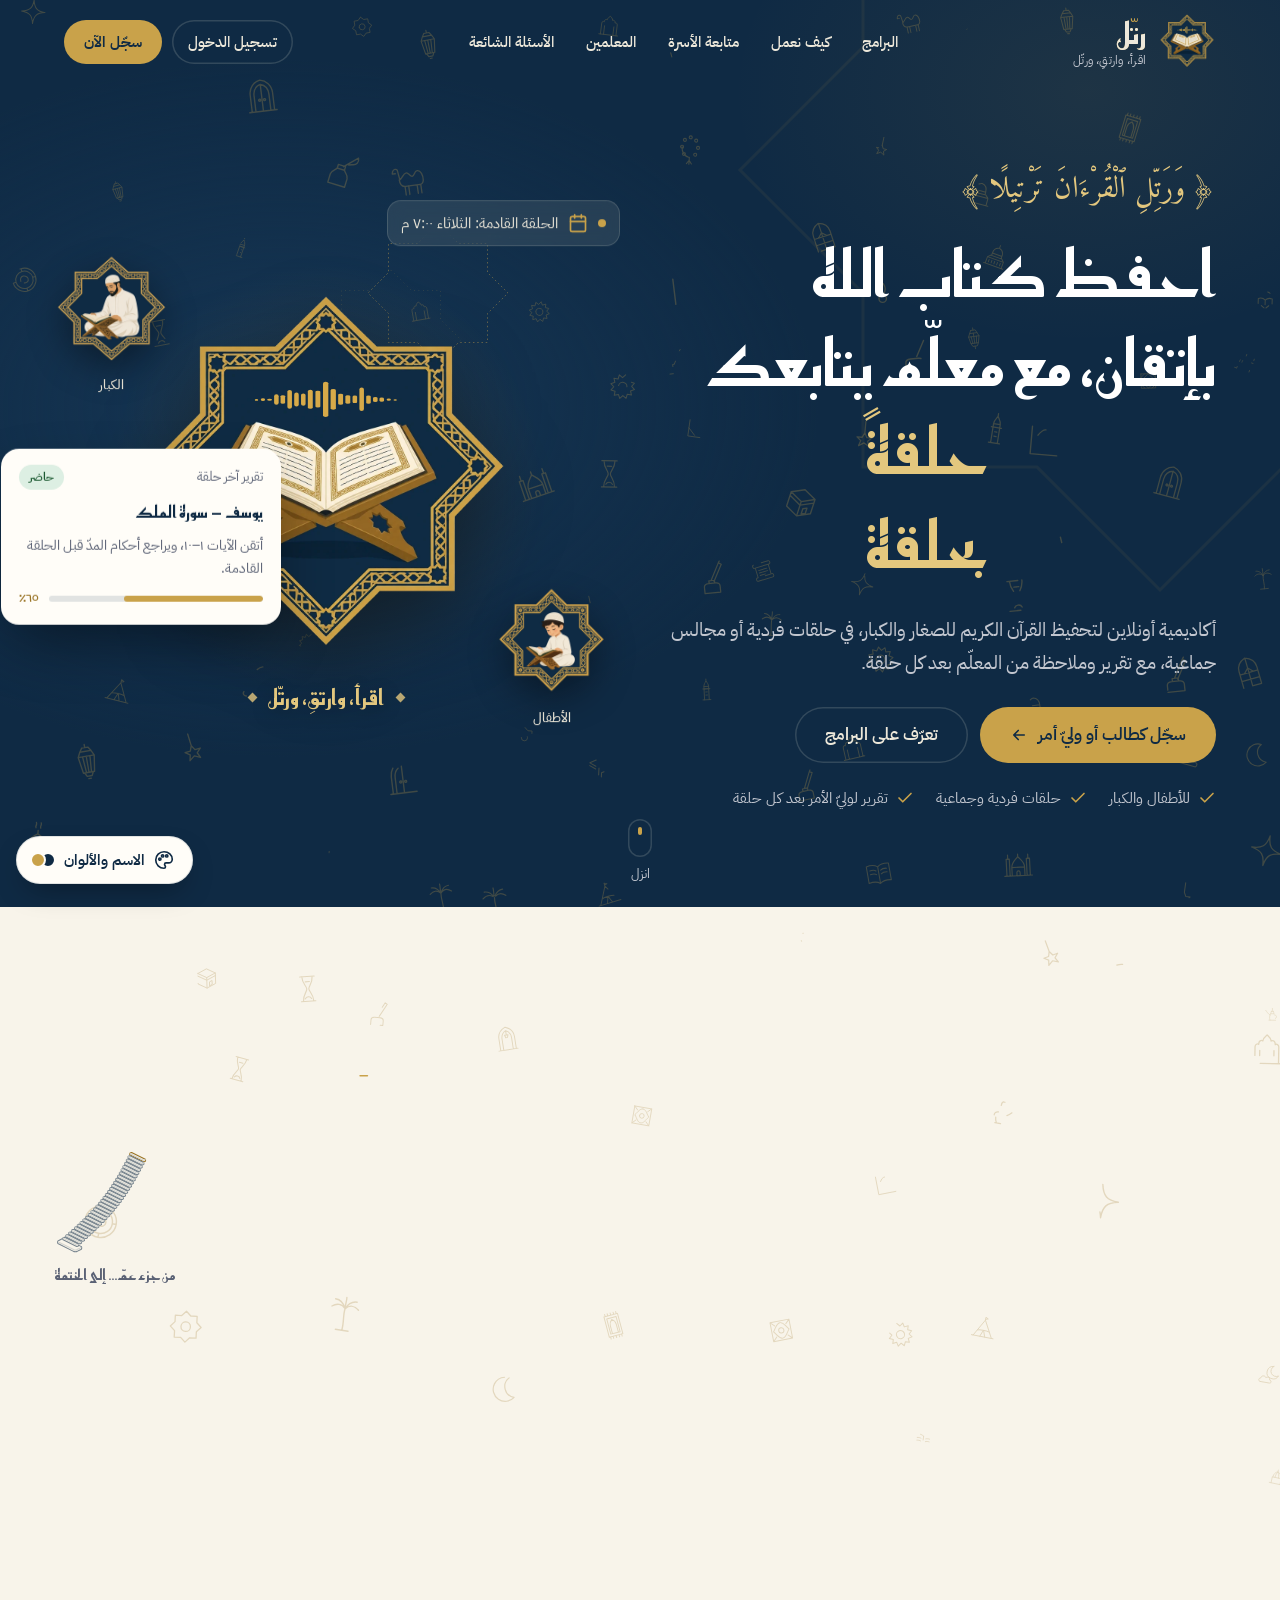
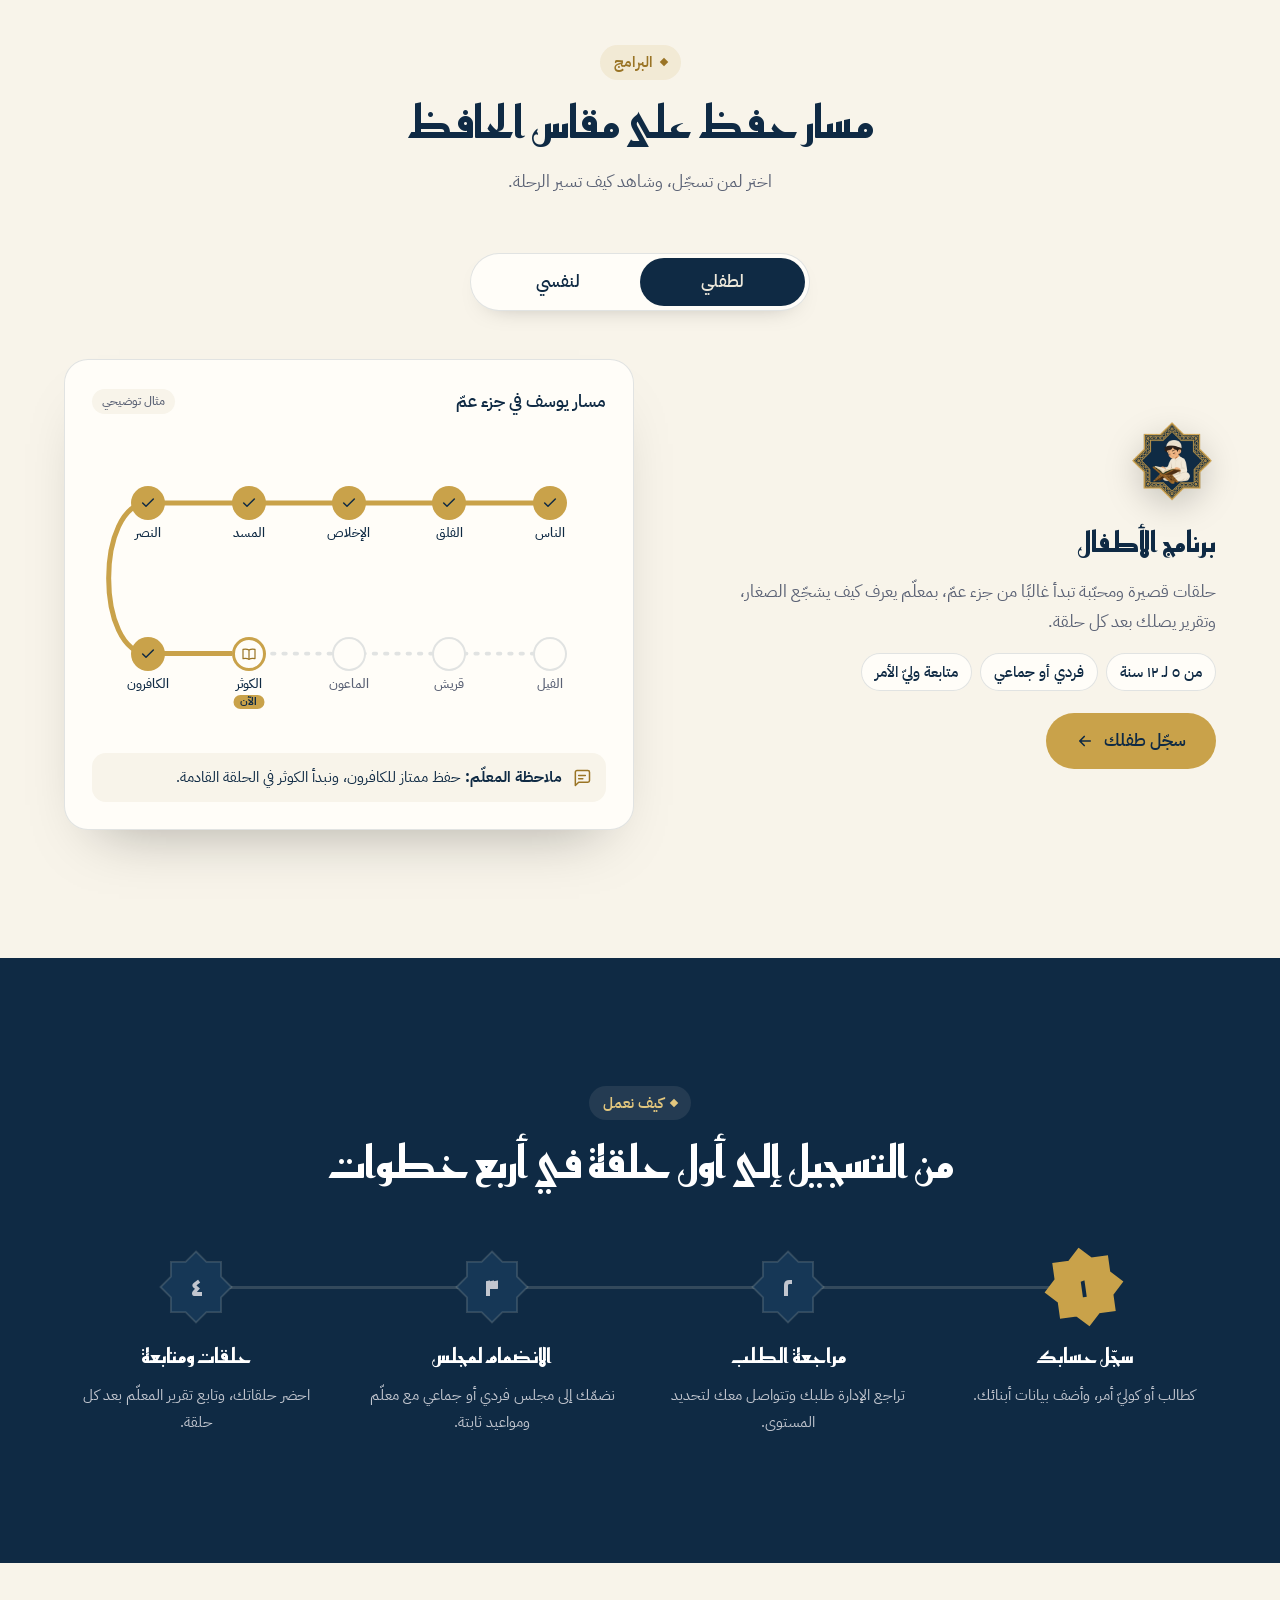
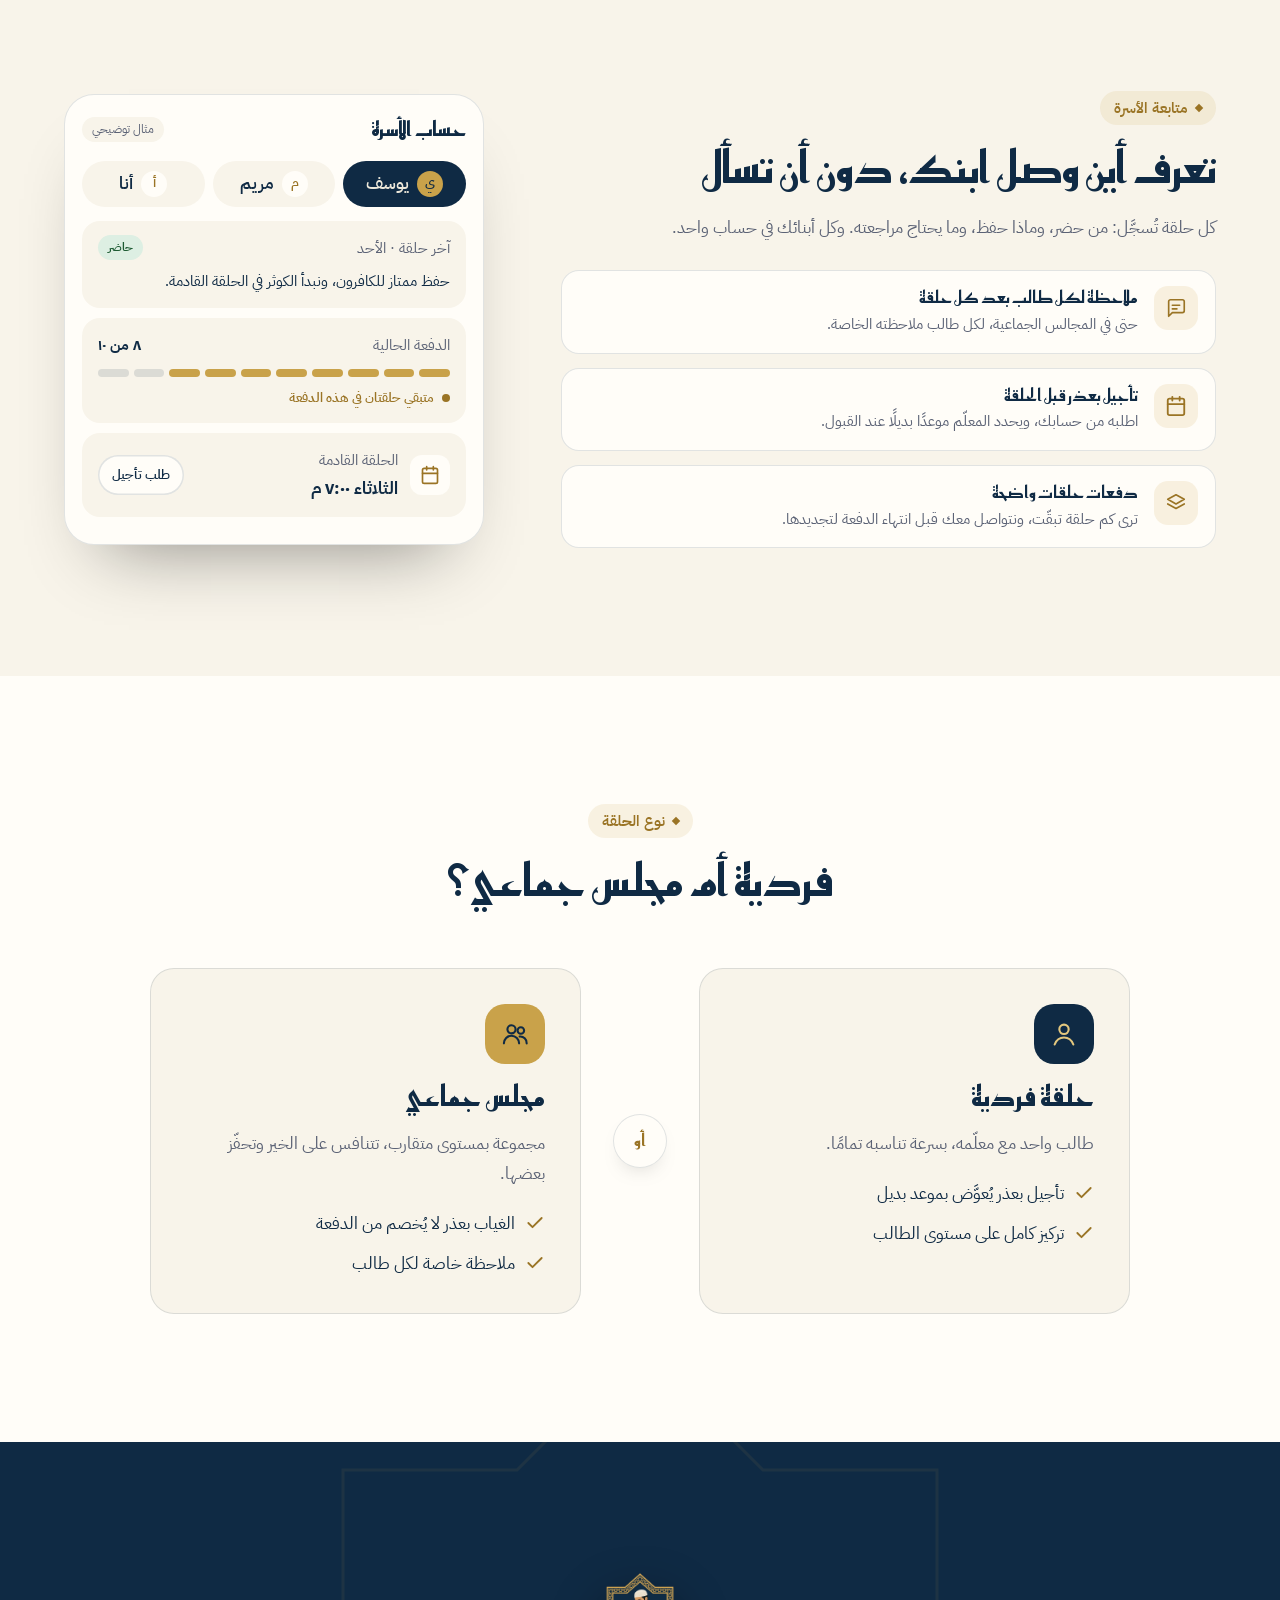
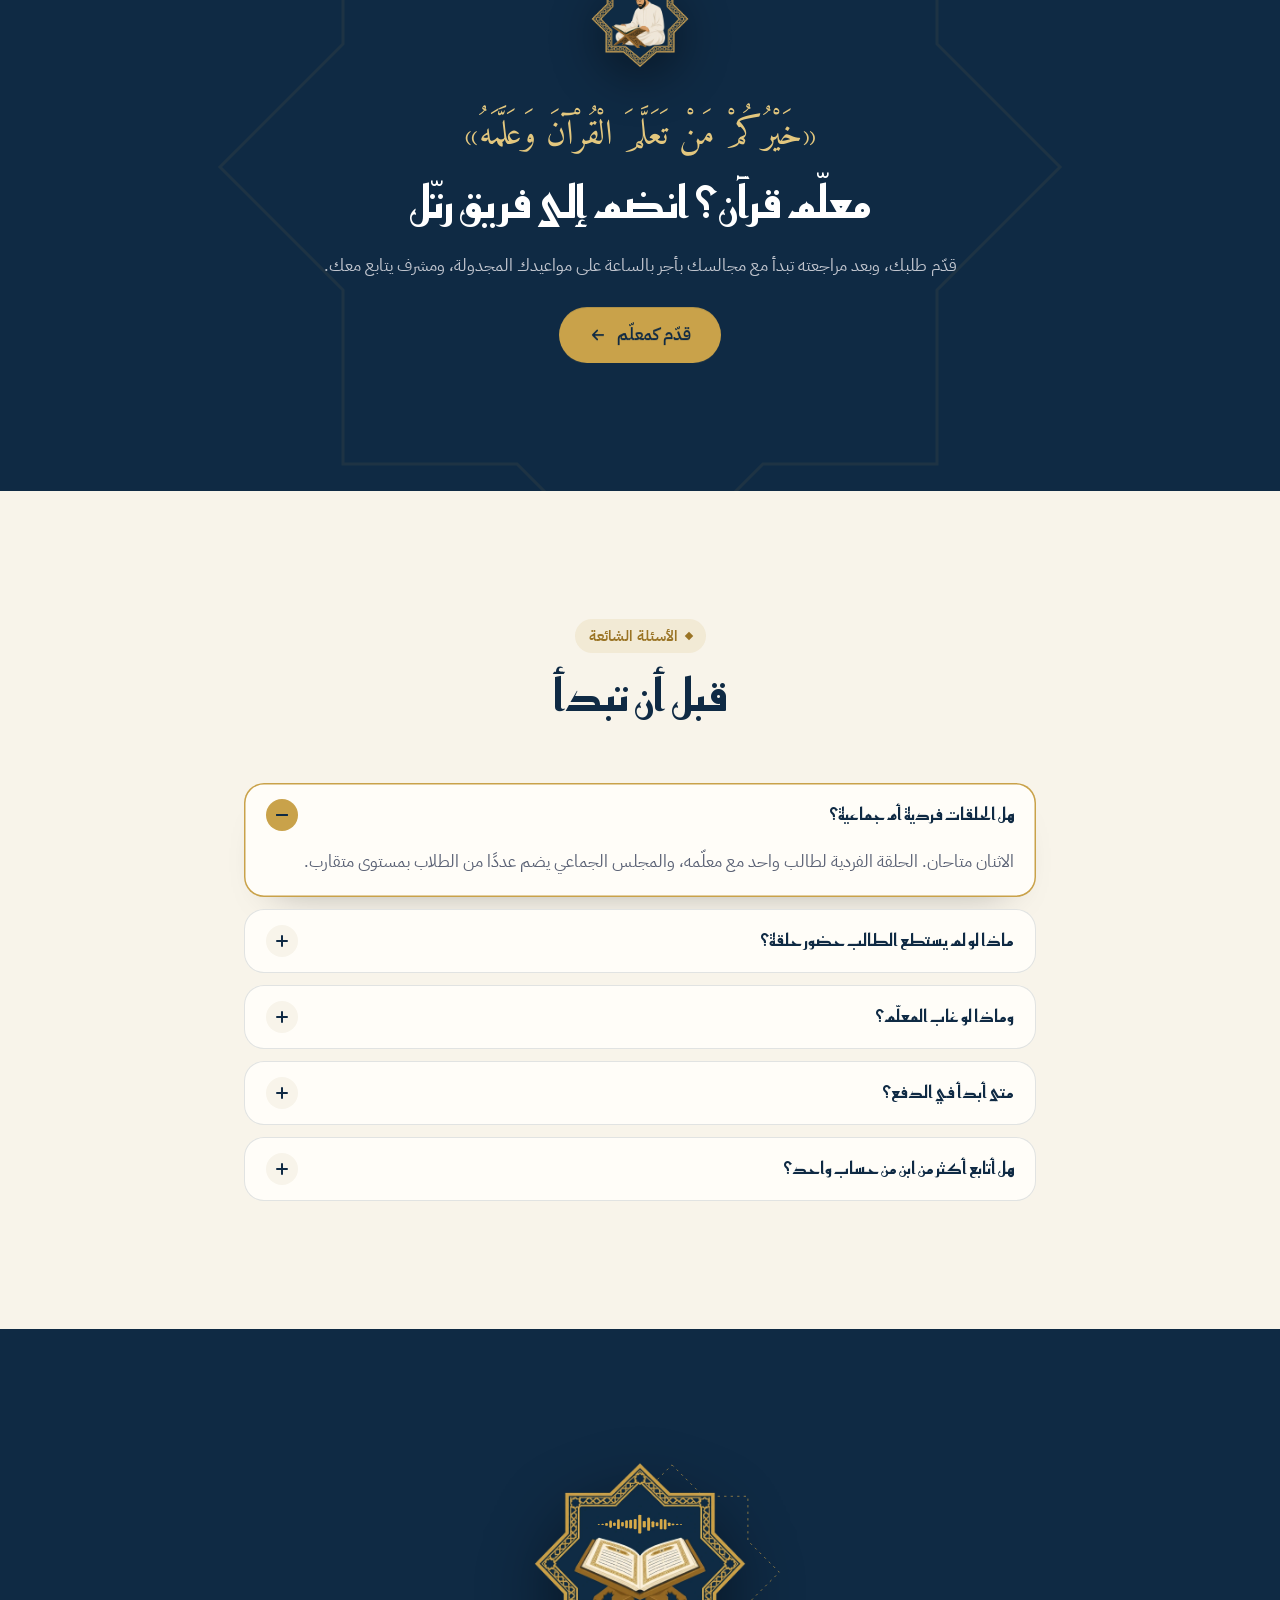
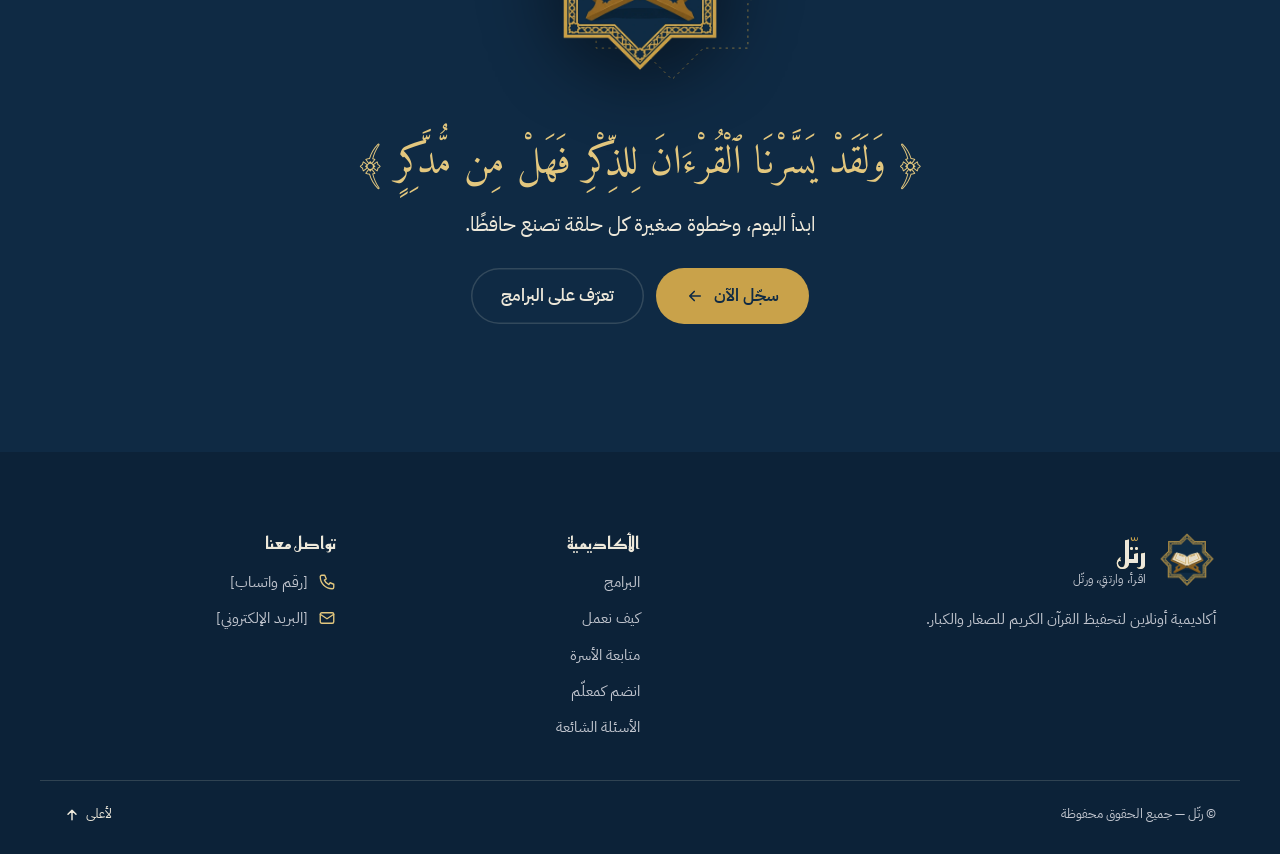
==== commit 2ce48fdc: "Slogan band: full-size slogan with small stairs beside it Co-Authored-By: Claude Opus 5.5 <noreply@a" ====
--- a/index.html
+++ b/index.html
@@ -31,22 +31,22 @@
   <link rel="stylesheet" href="https://fonts.googleapis.com/css2?family=Amiri+Quran&family=Baloo+Bhaijaan+2:wght@500;700&family=IBM+Plex+Sans+Arabic:wght@300;400;500;600;700&family=Reem+Kufi:wght@500;600;700&display=swap">
 
   <link rel="preload" as="image" href="images/logo/academy-navy-nowave.webp">
-  <link rel="stylesheet" href="css/tokens.css?v=202610200721">
-  <link rel="stylesheet" href="css/base.css?v=202610200721">
-  <link rel="stylesheet" href="css/symbols.css?v=202610200721">
-  <link rel="stylesheet" href="css/header.css?v=202610200721">
-  <link rel="stylesheet" href="css/hero.css?v=202610200721">
-  <link rel="stylesheet" href="css/switcher.css?v=202610200721">
-  <link rel="stylesheet" href="css/slogan.css?v=202610200721">
-  <link rel="stylesheet" href="css/sections.css?v=202610200721">
-  <link rel="stylesheet" href="css/programs.css?v=202610200721">
-  <link rel="stylesheet" href="css/how.css?v=202610200721">
-  <link rel="stylesheet" href="css/family.css?v=202610200721">
-  <link rel="stylesheet" href="css/types.css?v=202610200721">
-  <link rel="stylesheet" href="css/teach.css?v=202610200721">
-  <link rel="stylesheet" href="css/faq.css?v=202610200721">
-  <link rel="stylesheet" href="css/cta.css?v=202610200721">
-  <link rel="stylesheet" href="css/hairline.css?v=202610200721">
+  <link rel="stylesheet" href="css/tokens.css?v=202610200726">
+  <link rel="stylesheet" href="css/base.css?v=202610200726">
+  <link rel="stylesheet" href="css/symbols.css?v=202610200726">
+  <link rel="stylesheet" href="css/header.css?v=202610200726">
+  <link rel="stylesheet" href="css/hero.css?v=202610200726">
+  <link rel="stylesheet" href="css/switcher.css?v=202610200726">
+  <link rel="stylesheet" href="css/slogan.css?v=202610200726">
+  <link rel="stylesheet" href="css/sections.css?v=202610200726">
+  <link rel="stylesheet" href="css/programs.css?v=202610200726">
+  <link rel="stylesheet" href="css/how.css?v=202610200726">
+  <link rel="stylesheet" href="css/family.css?v=202610200726">
+  <link rel="stylesheet" href="css/types.css?v=202610200726">
+  <link rel="stylesheet" href="css/teach.css?v=202610200726">
+  <link rel="stylesheet" href="css/faq.css?v=202610200726">
+  <link rel="stylesheet" href="css/cta.css?v=202610200726">
+  <link rel="stylesheet" href="css/hairline.css?v=202610200726">
 </head>
 <body>
   <!-- loader: the star turns round the still picture; the count shows how much has loaded -->
@@ -54,7 +54,7 @@
 
 
   <!-- ===== Shared SVG icons (js/sprite.js) ===== -->
-  <script src="js/sprite.js?v=202610200721"></script>
+  <script src="js/sprite.js?v=202610200726"></script>
 
   <!-- ===== Header ===== -->
   <header class="site-header" data-header>
@@ -556,22 +556,22 @@
   </div>
   <div class="switcher-scrim" data-switcher-scrim></div>
 
-  <script src="js/vendor/gsap.min.js?v=202610200721"></script>
-  <script src="js/vendor/ScrollTrigger.min.js?v=202610200721"></script>
-  <script src="js/vendor/lenis.min.js?v=202610200721"></script>
-  <script src="js/brand.js?v=202610200721"></script>
-  <script src="js/logo-waves.js?v=202610200721"></script>
-  <script src="js/symbols.js?v=202610200721"></script>
-  <script src="js/header.js?v=202610200721"></script>
-  <script src="js/hero.js?v=202610200721"></script>
-  <script src="js/slogan.js?v=202610200721"></script>
-  <script src="js/reveal.js?v=202610200721"></script>
-  <script src="js/programs.js?v=202610200721"></script>
-  <script src="js/sections.js?v=202610200721"></script>
-  <script src="js/transitions.js?v=202610200721"></script>
-  <script src="js/main.js?v=202610200721"></script>
-  <script src="js/hairline/kernel.js?v=202610200721"></script>
-  <script src="js/hairline/host.js?v=202610200721"></script>
-  <script type="module" src="js/hairline/stairs.js?v=202610200721"></script>
+  <script src="js/vendor/gsap.min.js?v=202610200726"></script>
+  <script src="js/vendor/ScrollTrigger.min.js?v=202610200726"></script>
+  <script src="js/vendor/lenis.min.js?v=202610200726"></script>
+  <script src="js/brand.js?v=202610200726"></script>
+  <script src="js/logo-waves.js?v=202610200726"></script>
+  <script src="js/symbols.js?v=202610200726"></script>
+  <script src="js/header.js?v=202610200726"></script>
+  <script src="js/hero.js?v=202610200726"></script>
+  <script src="js/slogan.js?v=202610200726"></script>
+  <script src="js/reveal.js?v=202610200726"></script>
+  <script src="js/programs.js?v=202610200726"></script>
+  <script src="js/sections.js?v=202610200726"></script>
+  <script src="js/transitions.js?v=202610200726"></script>
+  <script src="js/main.js?v=202610200726"></script>
+  <script src="js/hairline/kernel.js?v=202610200726"></script>
+  <script src="js/hairline/host.js?v=202610200726"></script>
+  <script type="module" src="js/hairline/stairs.js?v=202610200726"></script>
 </body>
 </html>
--- a/css/slogan.css
+++ b/css/slogan.css
@@ -55,11 +55,15 @@
   flex-direction: column;
   gap: clamp(8px, 2vw, 18px);
 }
-/* the slogan takes the page's width; the stairs sit under it, small, at the left */
+/* the slogan keeps the page's width; the stairs stand small beside it, at the left
+   (on narrower screens, where there is no room beside it, they sit under it) */
 .slogan-copy { display: flex; flex-direction: column; align-items: center; gap: clamp(18px, 3vw, 28px); min-width: 0; width: 100%; }
-.slogan-figure.hl { order: 2; width: min(300px, 70vw); align-self: flex-end; margin-top: -10px; }
+.slogan-figure.hl { order: 2; width: 150px; align-self: flex-end; margin-top: -6px; }
+@media (min-width: 1100px) {
+  .slogan-figure.hl { position: absolute; inset-inline-end: 0; top: 50%; transform: translateY(-50%); margin: 0; }
+}
 @media (max-width: 860px) {
-  .slogan-figure.hl { width: min(220px, 60vw); }
+  .slogan-figure.hl { width: 130px; }
 }
 .slogan-text {
   margin: 0;
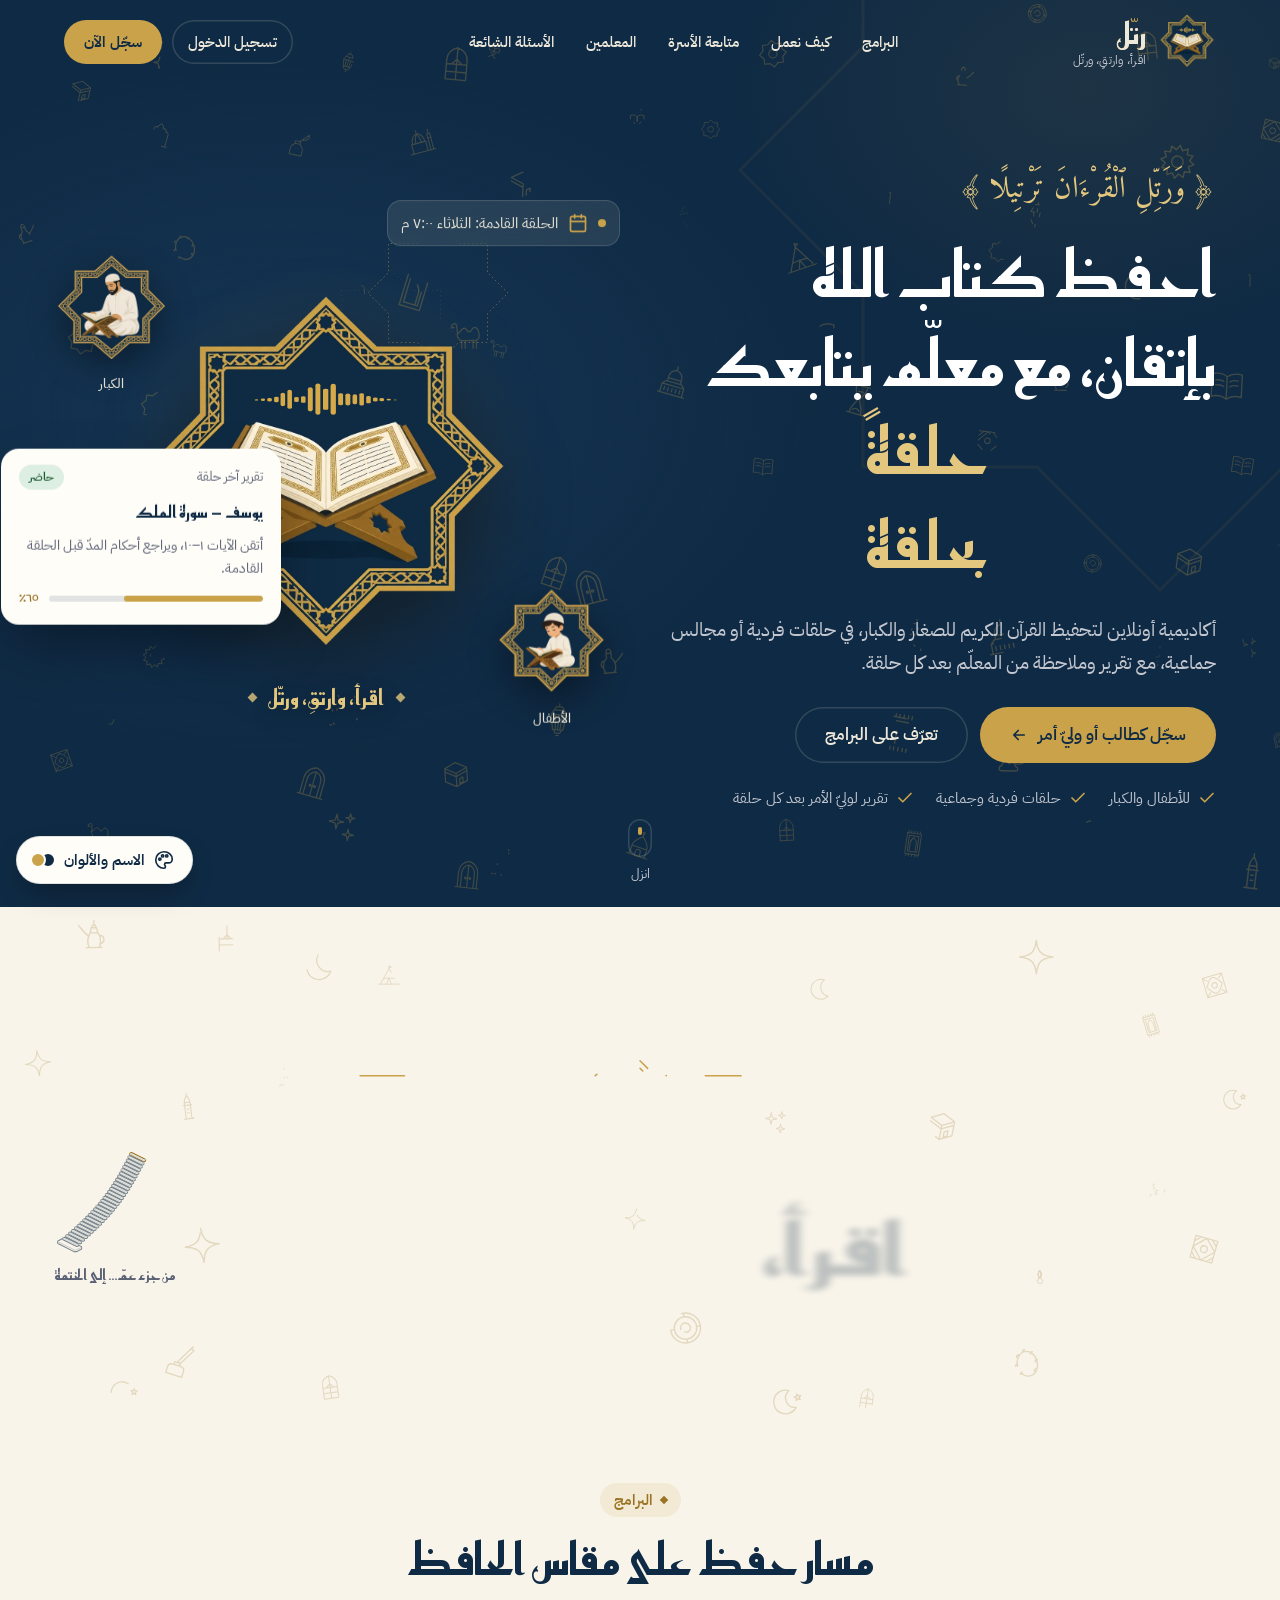
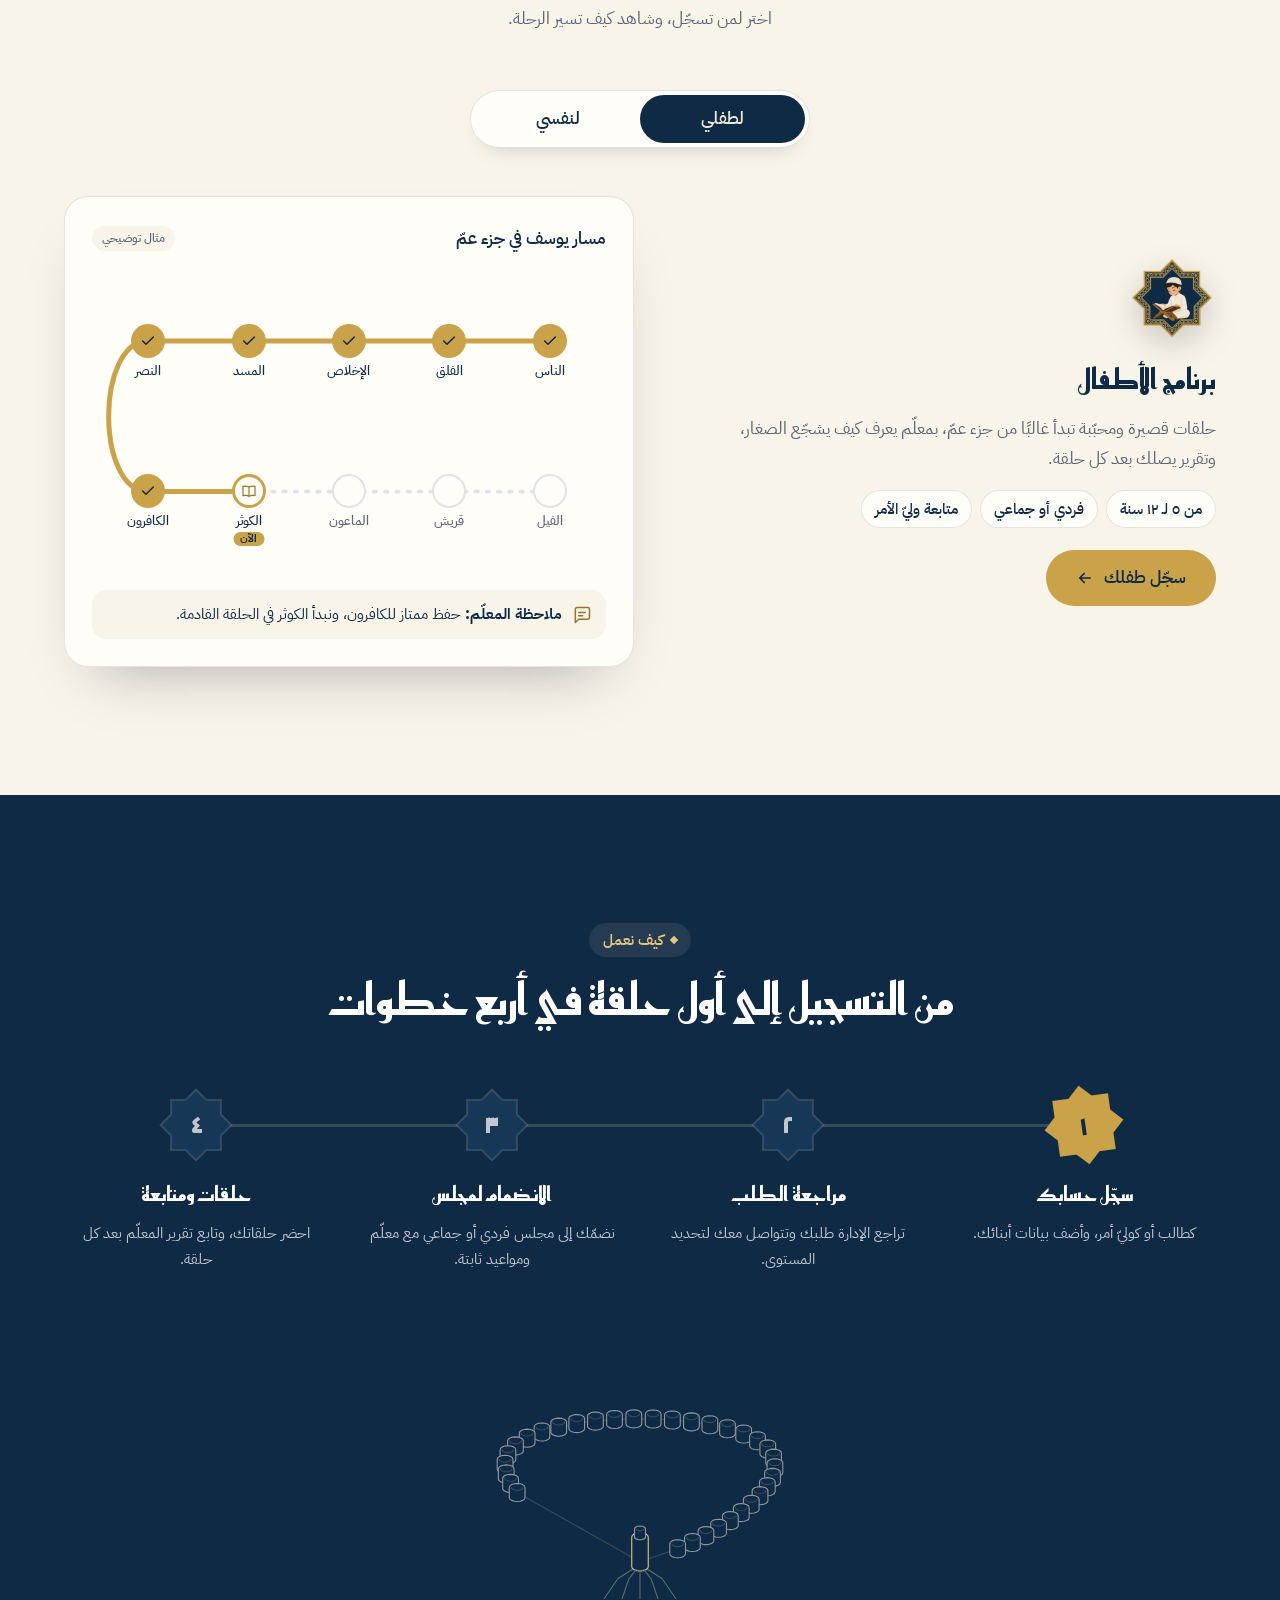
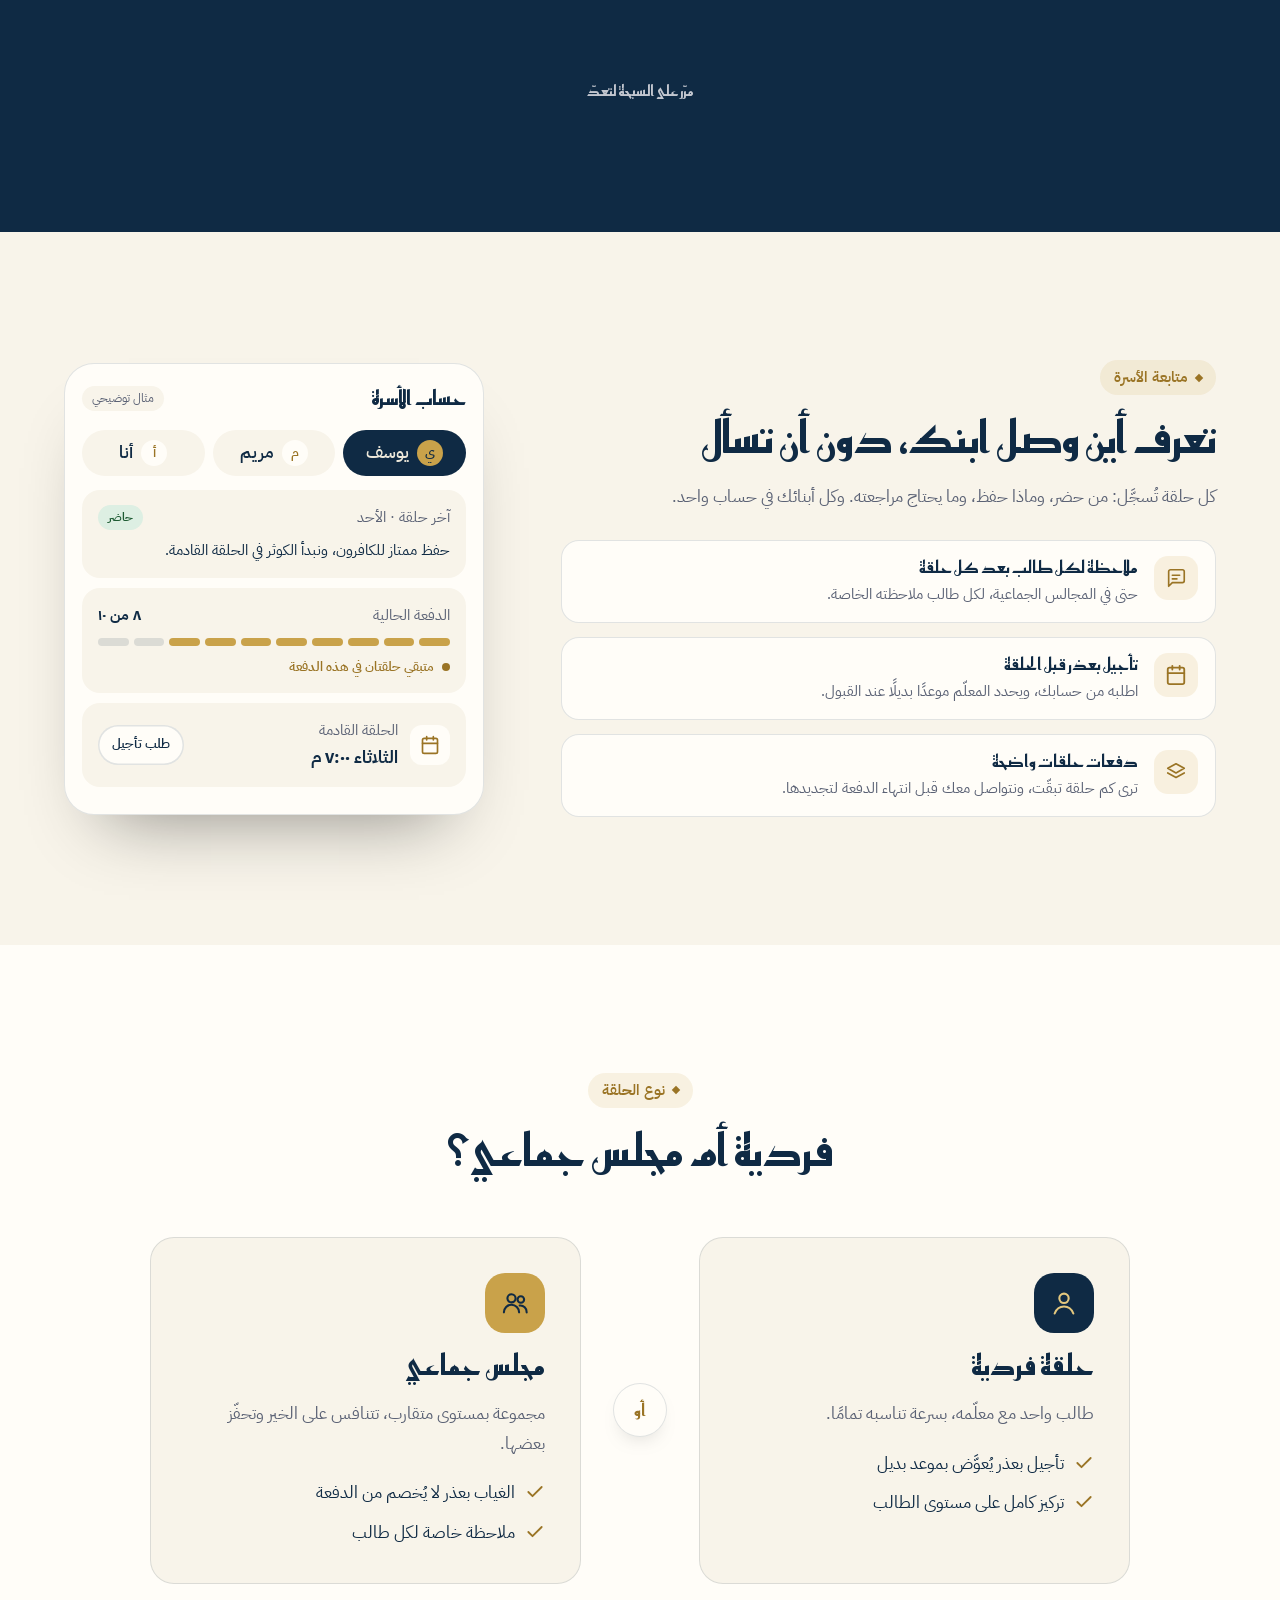
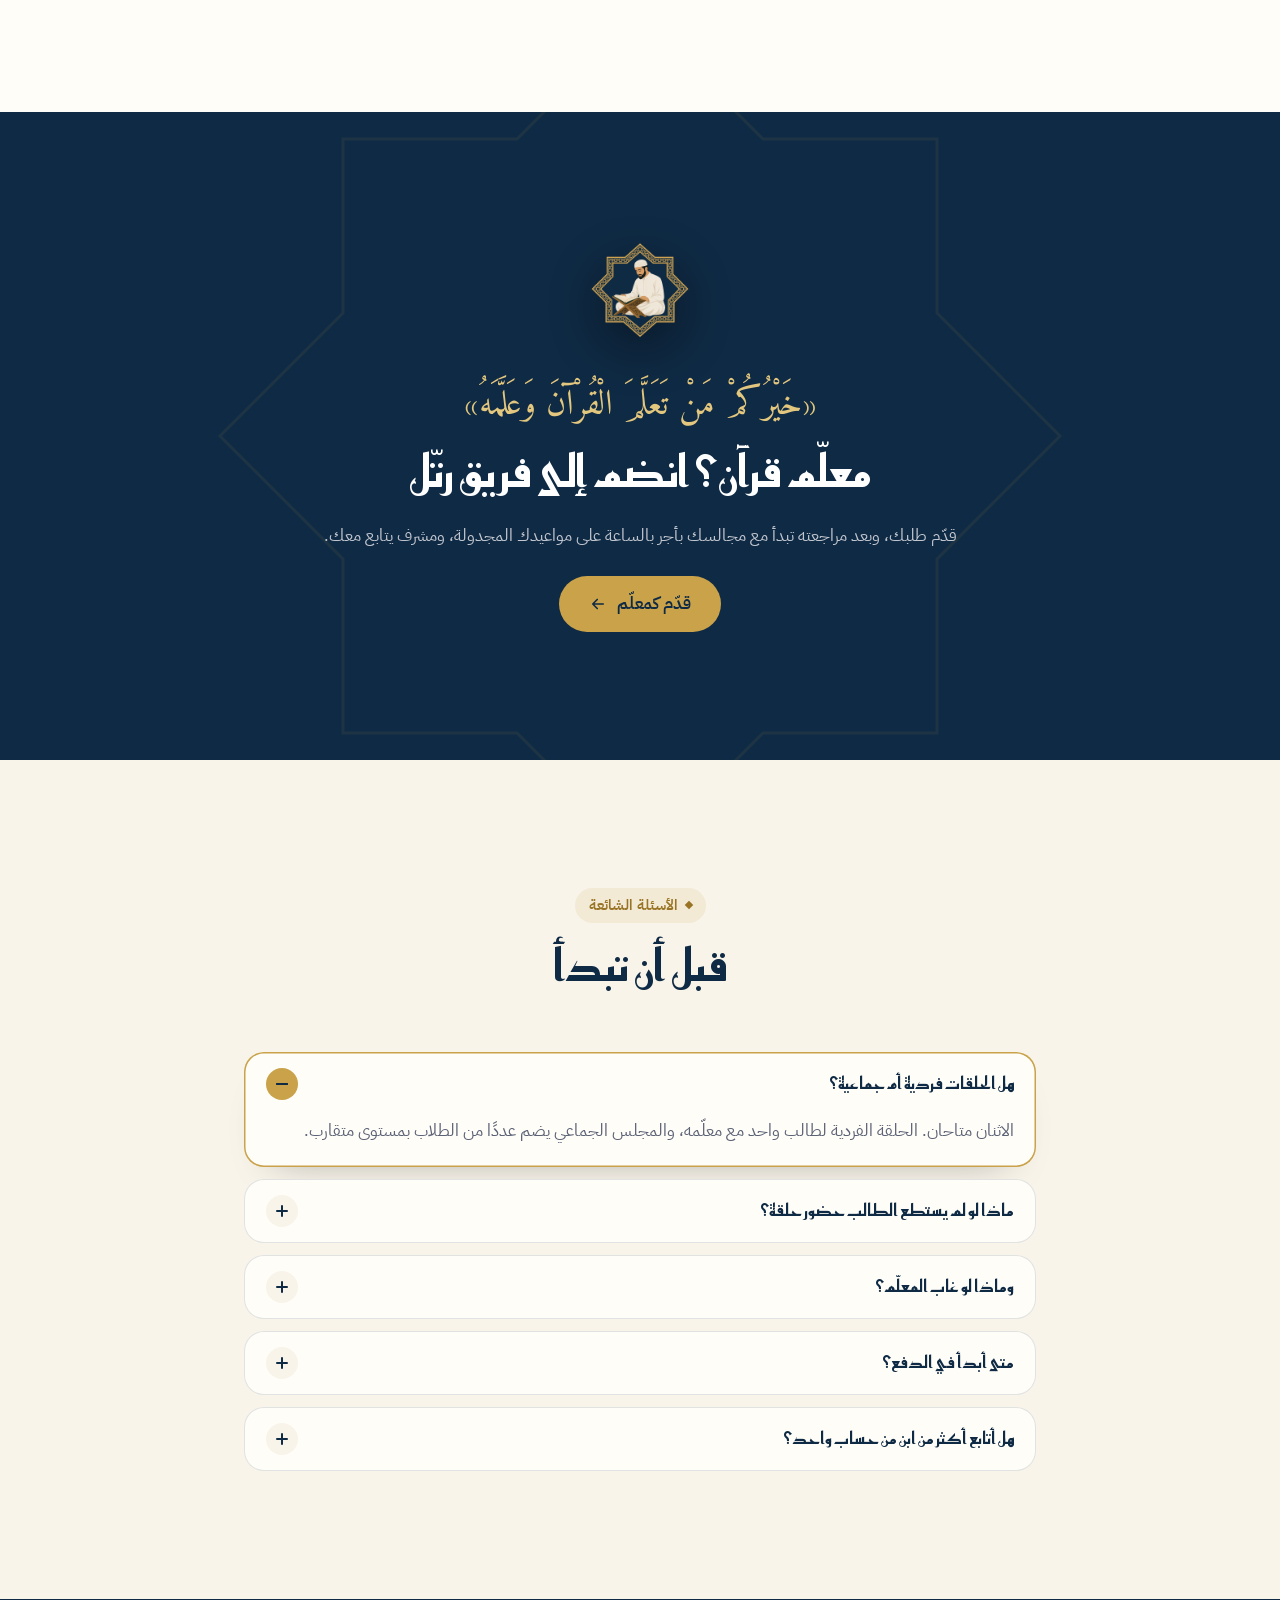
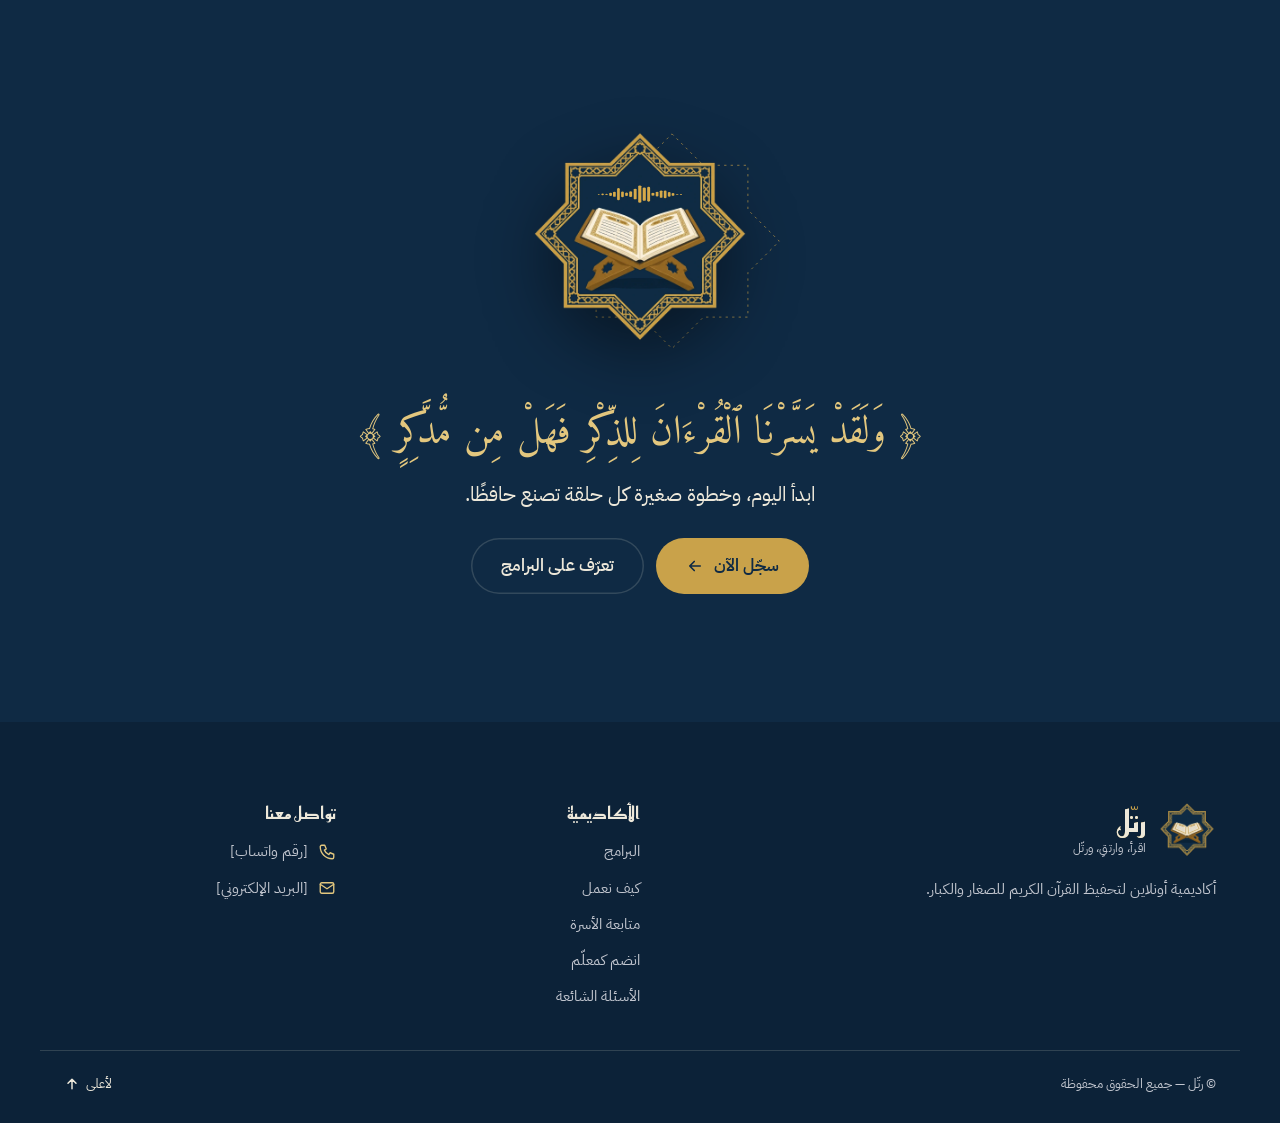
==== commit bf8fe06a: "Misbaha hairline in how-we-work; tighter gap between slogan and programs Co-Authored-By: Claude Opus" ====
--- a/index.html
+++ b/index.html
@@ -31,22 +31,22 @@
   <link rel="stylesheet" href="https://fonts.googleapis.com/css2?family=Amiri+Quran&family=Baloo+Bhaijaan+2:wght@500;700&family=IBM+Plex+Sans+Arabic:wght@300;400;500;600;700&family=Reem+Kufi:wght@500;600;700&display=swap">
 
   <link rel="preload" as="image" href="images/logo/academy-navy-nowave.webp">
-  <link rel="stylesheet" href="css/tokens.css?v=202610200726">
-  <link rel="stylesheet" href="css/base.css?v=202610200726">
-  <link rel="stylesheet" href="css/symbols.css?v=202610200726">
-  <link rel="stylesheet" href="css/header.css?v=202610200726">
-  <link rel="stylesheet" href="css/hero.css?v=202610200726">
-  <link rel="stylesheet" href="css/switcher.css?v=202610200726">
-  <link rel="stylesheet" href="css/slogan.css?v=202610200726">
-  <link rel="stylesheet" href="css/sections.css?v=202610200726">
-  <link rel="stylesheet" href="css/programs.css?v=202610200726">
-  <link rel="stylesheet" href="css/how.css?v=202610200726">
-  <link rel="stylesheet" href="css/family.css?v=202610200726">
-  <link rel="stylesheet" href="css/types.css?v=202610200726">
-  <link rel="stylesheet" href="css/teach.css?v=202610200726">
-  <link rel="stylesheet" href="css/faq.css?v=202610200726">
-  <link rel="stylesheet" href="css/cta.css?v=202610200726">
-  <link rel="stylesheet" href="css/hairline.css?v=202610200726">
+  <link rel="stylesheet" href="css/tokens.css?v=202610200731">
+  <link rel="stylesheet" href="css/base.css?v=202610200731">
+  <link rel="stylesheet" href="css/symbols.css?v=202610200731">
+  <link rel="stylesheet" href="css/header.css?v=202610200731">
+  <link rel="stylesheet" href="css/hero.css?v=202610200731">
+  <link rel="stylesheet" href="css/switcher.css?v=202610200731">
+  <link rel="stylesheet" href="css/slogan.css?v=202610200731">
+  <link rel="stylesheet" href="css/sections.css?v=202610200731">
+  <link rel="stylesheet" href="css/programs.css?v=202610200731">
+  <link rel="stylesheet" href="css/how.css?v=202610200731">
+  <link rel="stylesheet" href="css/family.css?v=202610200731">
+  <link rel="stylesheet" href="css/types.css?v=202610200731">
+  <link rel="stylesheet" href="css/teach.css?v=202610200731">
+  <link rel="stylesheet" href="css/faq.css?v=202610200731">
+  <link rel="stylesheet" href="css/cta.css?v=202610200731">
+  <link rel="stylesheet" href="css/hairline.css?v=202610200731">
 </head>
 <body>
   <!-- loader: the star turns round the still picture; the count shows how much has loaded -->
@@ -54,7 +54,7 @@
 
 
   <!-- ===== Shared SVG icons (js/sprite.js) ===== -->
-  <script src="js/sprite.js?v=202610200726"></script>
+  <script src="js/sprite.js?v=202610200731"></script>
 
   <!-- ===== Header ===== -->
   <header class="site-header" data-header>
@@ -317,6 +317,9 @@
             <p>احضر حلقاتك، وتابع تقرير المعلّم بعد كل حلقة.</p>
           </li>
         </ol>
+        </div>
+        <div class="how-figure hl hl--deep" data-hl="beads" data-hl-label="سبحة من ثلاث وثلاثين حبة، مرّر عليها لتعدّ">
+          <p class="hl-read" data-hl-read>مرّر على السبحة لتعدّ</p>
         </div>
       </div>
     </section>
@@ -556,22 +559,23 @@
   </div>
   <div class="switcher-scrim" data-switcher-scrim></div>
 
-  <script src="js/vendor/gsap.min.js?v=202610200726"></script>
-  <script src="js/vendor/ScrollTrigger.min.js?v=202610200726"></script>
-  <script src="js/vendor/lenis.min.js?v=202610200726"></script>
-  <script src="js/brand.js?v=202610200726"></script>
-  <script src="js/logo-waves.js?v=202610200726"></script>
-  <script src="js/symbols.js?v=202610200726"></script>
-  <script src="js/header.js?v=202610200726"></script>
-  <script src="js/hero.js?v=202610200726"></script>
-  <script src="js/slogan.js?v=202610200726"></script>
-  <script src="js/reveal.js?v=202610200726"></script>
-  <script src="js/programs.js?v=202610200726"></script>
-  <script src="js/sections.js?v=202610200726"></script>
-  <script src="js/transitions.js?v=202610200726"></script>
-  <script src="js/main.js?v=202610200726"></script>
-  <script src="js/hairline/kernel.js?v=202610200726"></script>
-  <script src="js/hairline/host.js?v=202610200726"></script>
-  <script type="module" src="js/hairline/stairs.js?v=202610200726"></script>
+  <script src="js/vendor/gsap.min.js?v=202610200731"></script>
+  <script src="js/vendor/ScrollTrigger.min.js?v=202610200731"></script>
+  <script src="js/vendor/lenis.min.js?v=202610200731"></script>
+  <script src="js/brand.js?v=202610200731"></script>
+  <script src="js/logo-waves.js?v=202610200731"></script>
+  <script src="js/symbols.js?v=202610200731"></script>
+  <script src="js/header.js?v=202610200731"></script>
+  <script src="js/hero.js?v=202610200731"></script>
+  <script src="js/slogan.js?v=202610200731"></script>
+  <script src="js/reveal.js?v=202610200731"></script>
+  <script src="js/programs.js?v=202610200731"></script>
+  <script src="js/sections.js?v=202610200731"></script>
+  <script src="js/transitions.js?v=202610200731"></script>
+  <script src="js/main.js?v=202610200731"></script>
+  <script src="js/hairline/kernel.js?v=202610200731"></script>
+  <script src="js/hairline/host.js?v=202610200731"></script>
+  <script type="module" src="js/hairline/stairs.js?v=202610200731"></script>
+  <script type="module" src="js/hairline/beads.js?v=202610200731"></script>
 </body>
 </html>
--- a/css/slogan.css
+++ b/css/slogan.css
@@ -44,7 +44,7 @@
   isolation: isolate;
   overflow: clip;
   background: var(--c-ground);
-  padding-block: clamp(72px, 12vw, 150px);
+  padding-block: clamp(72px, 12vw, 150px) clamp(28px, 4vw, 56px);   /* less below: the programs follow closely */
   text-align: center;
   transition: background-color var(--t-theme) ease;
 }
@@ -101,3 +101,6 @@
 @media (max-width: 560px) {
   .slogan-text { font-size: clamp(2.3rem, 12vw, 3.2rem); }
 }
+
+/* the programs come right after the slogan: no double gap between them */
+.slogan-band + .programs { padding-top: clamp(32px, 5vw, 64px); }
--- a/css/hairline.css
+++ b/css/hairline.css
@@ -31,3 +31,6 @@
 .hl-read.is-live { color: var(--c-accent-text); }
 .hl--deep .hl-read { color: var(--c-on-deep-muted); }
 .hl--deep .hl-read.is-live { color: var(--c-accent-on-deep); }
+
+/* كيف نعمل: the misbaha under the four steps */
+.how-figure.hl { width: min(440px, 86vw); margin: clamp(28px, 4vw, 48px) auto 0; }
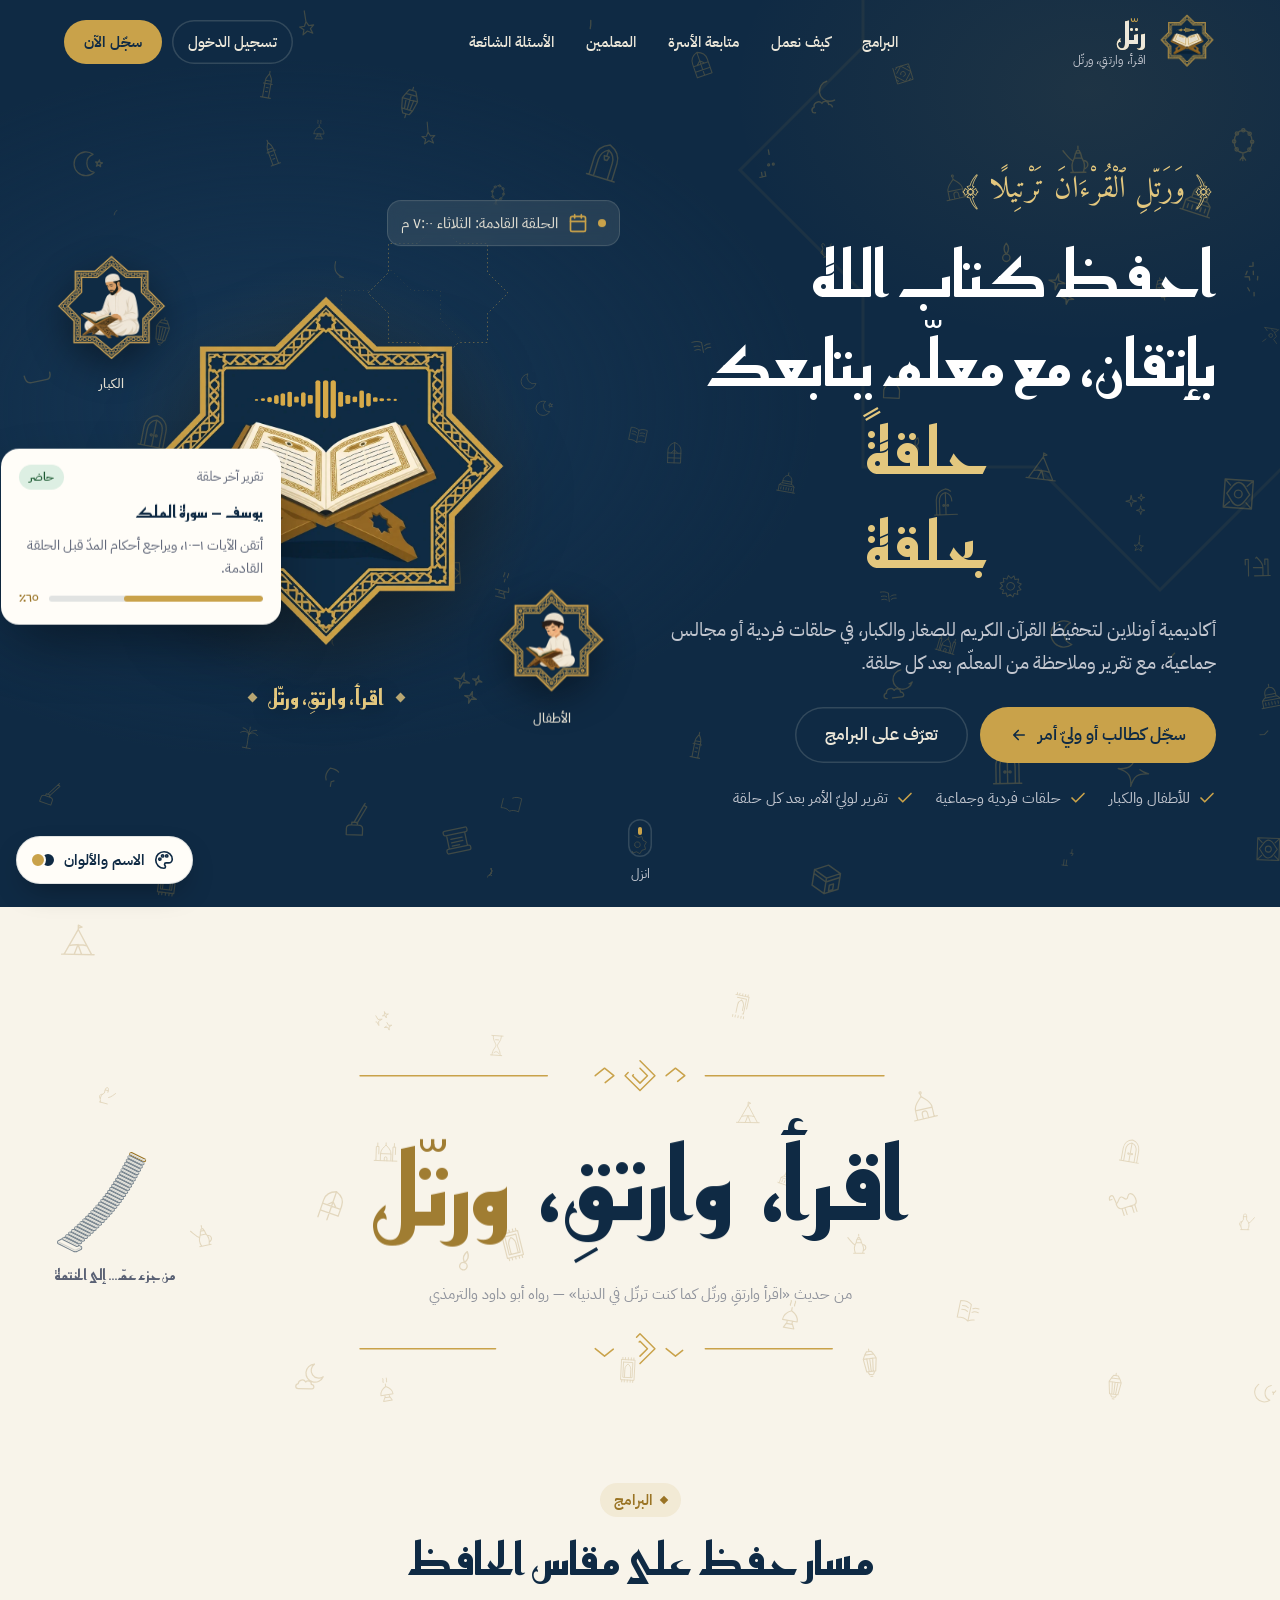
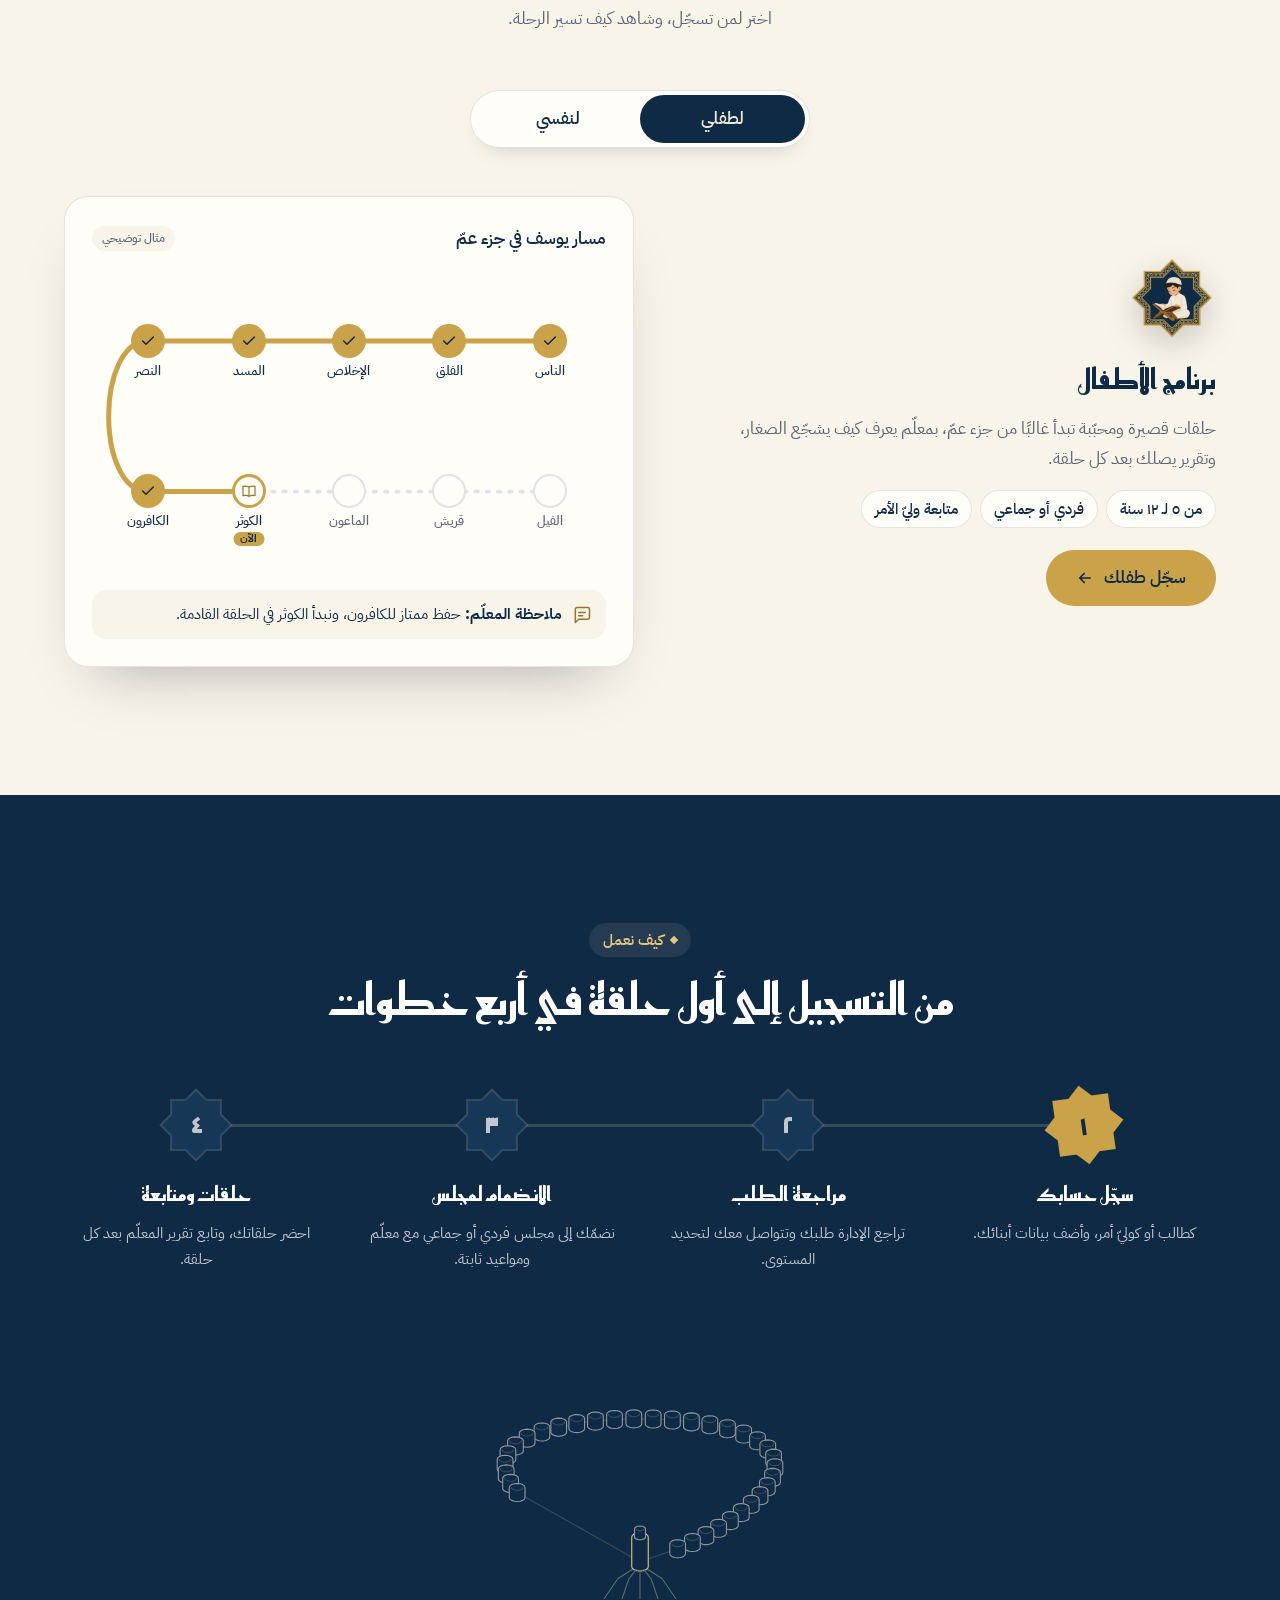
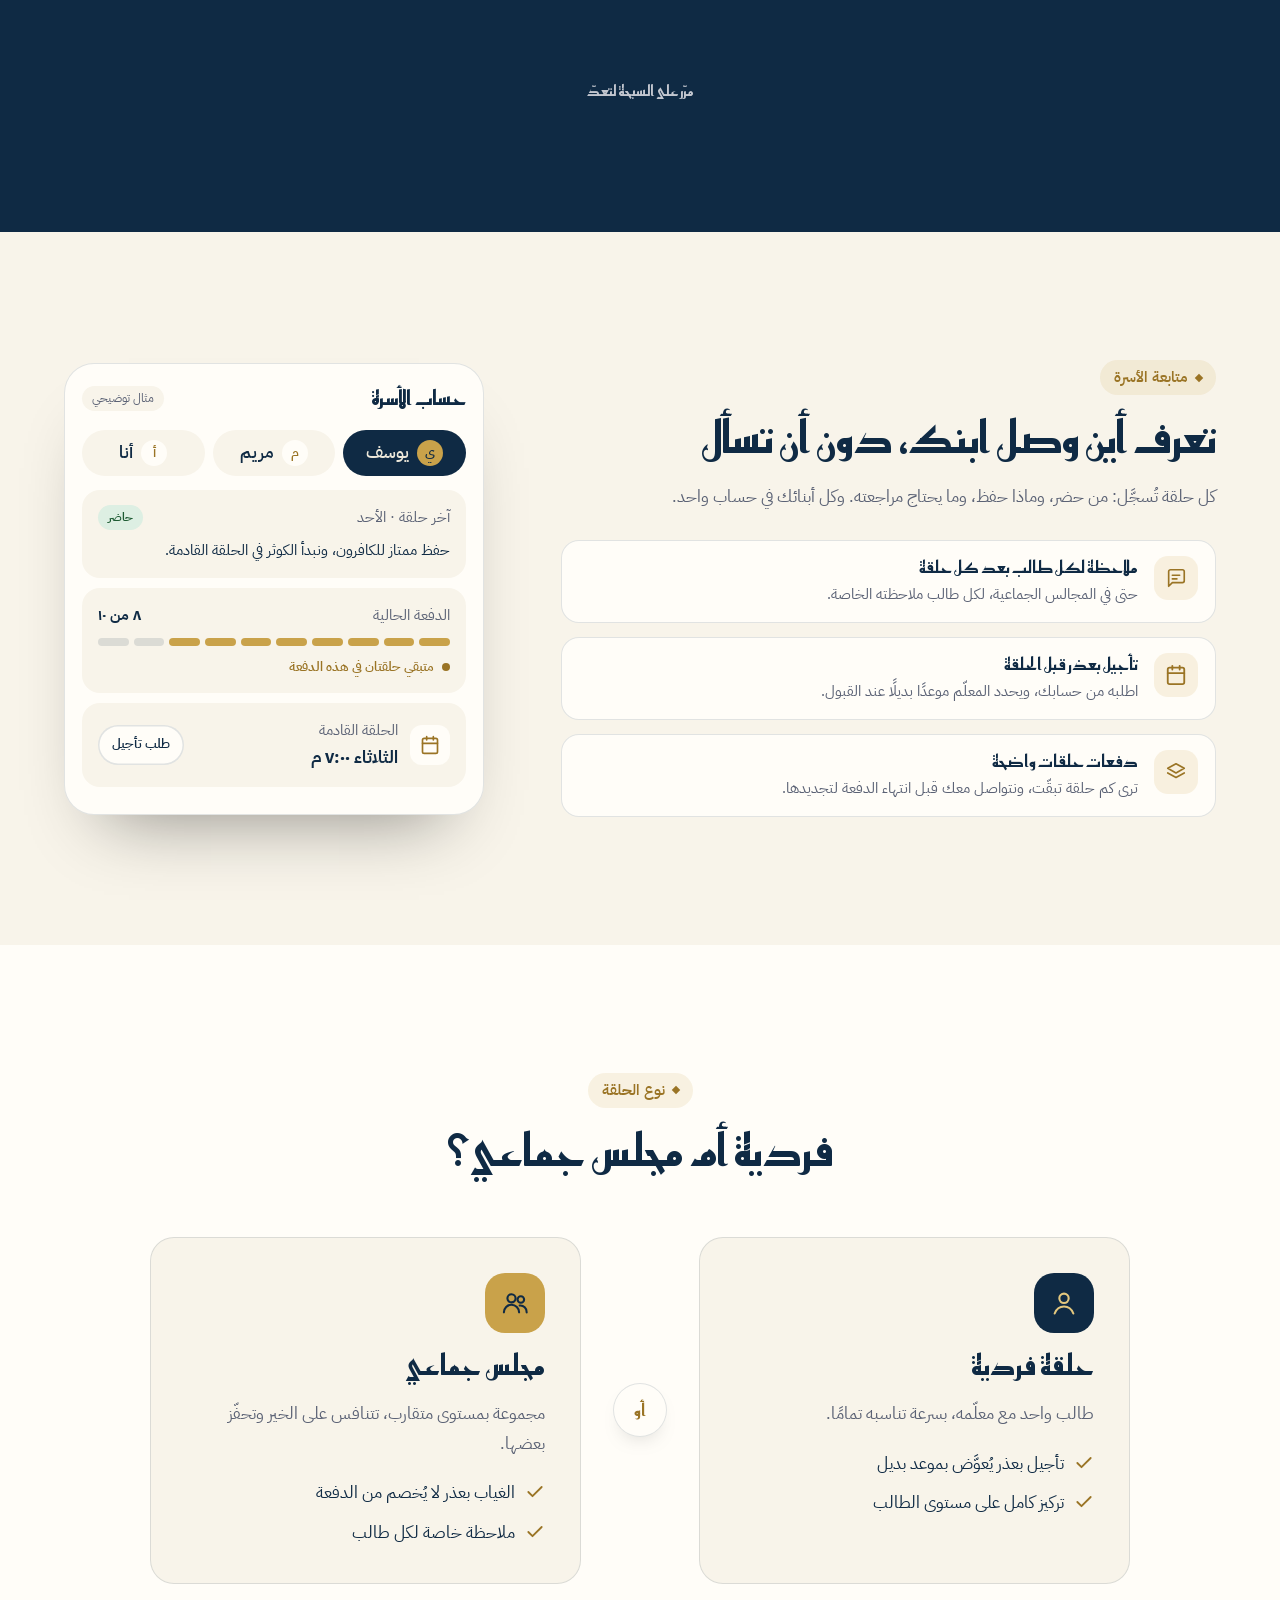
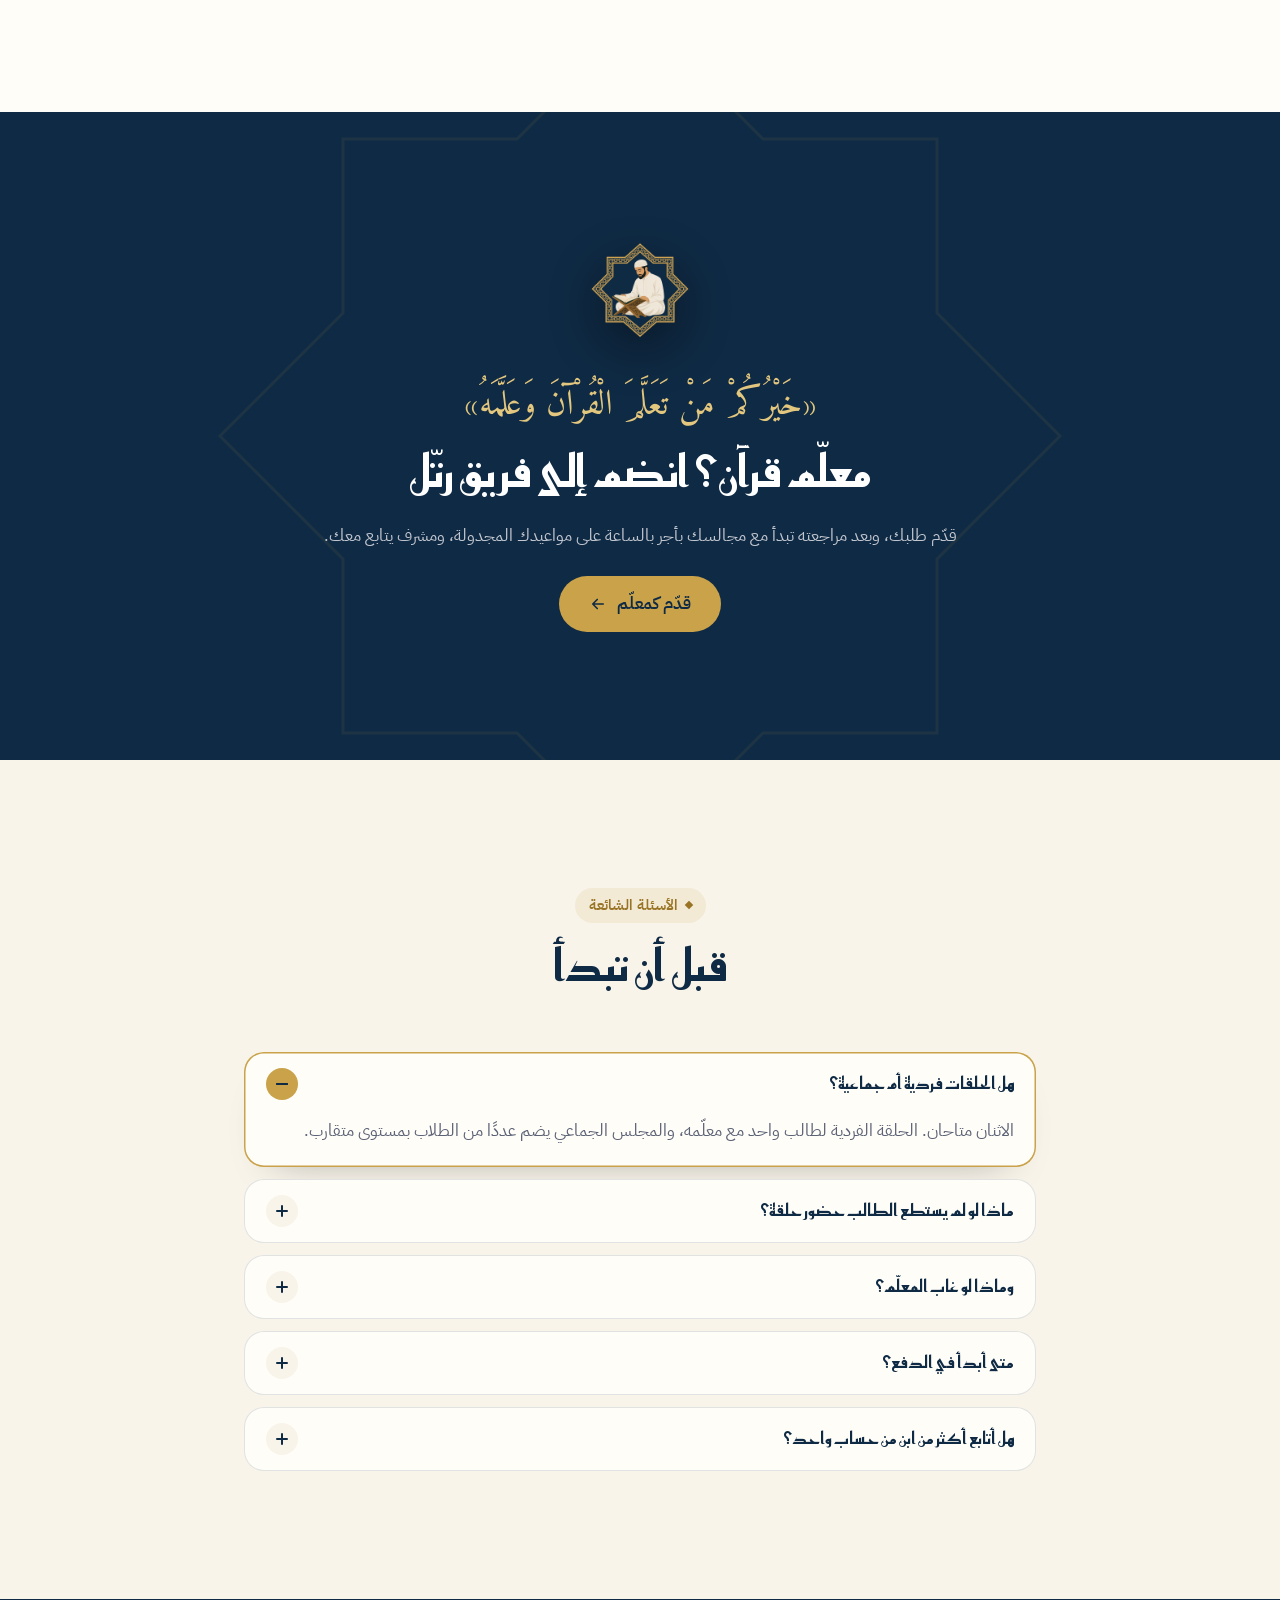
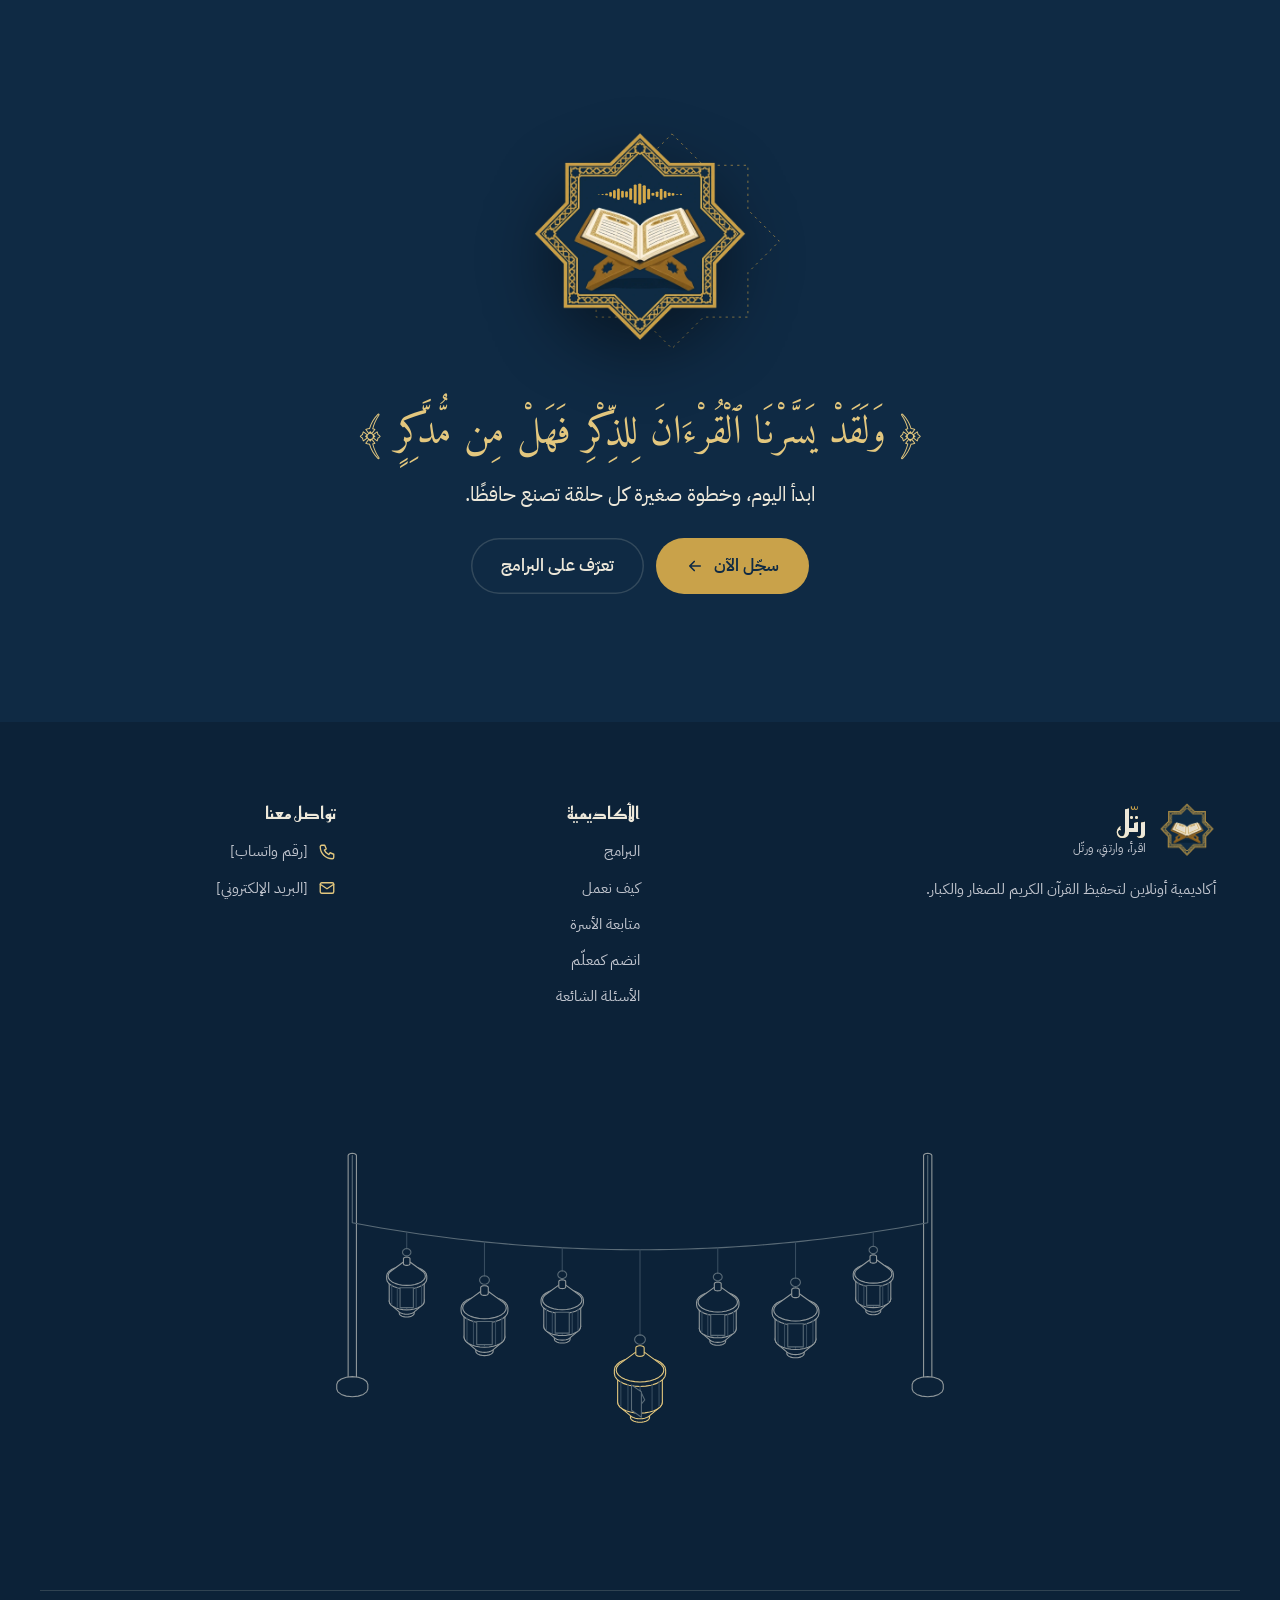
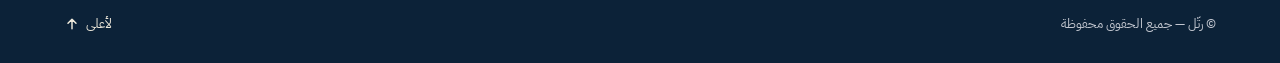
==== commit 4b6ab112: "Page turn on every academy logo; self-playing lanterns in the footer Co-Authored-By: Claude Opus 5.5" ====
--- a/index.html
+++ b/index.html
@@ -31,22 +31,22 @@
   <link rel="stylesheet" href="https://fonts.googleapis.com/css2?family=Amiri+Quran&family=Baloo+Bhaijaan+2:wght@500;700&family=IBM+Plex+Sans+Arabic:wght@300;400;500;600;700&family=Reem+Kufi:wght@500;600;700&display=swap">
 
   <link rel="preload" as="image" href="images/logo/academy-navy-nowave.webp">
-  <link rel="stylesheet" href="css/tokens.css?v=202610200731">
-  <link rel="stylesheet" href="css/base.css?v=202610200731">
-  <link rel="stylesheet" href="css/symbols.css?v=202610200731">
-  <link rel="stylesheet" href="css/header.css?v=202610200731">
-  <link rel="stylesheet" href="css/hero.css?v=202610200731">
-  <link rel="stylesheet" href="css/switcher.css?v=202610200731">
-  <link rel="stylesheet" href="css/slogan.css?v=202610200731">
-  <link rel="stylesheet" href="css/sections.css?v=202610200731">
-  <link rel="stylesheet" href="css/programs.css?v=202610200731">
-  <link rel="stylesheet" href="css/how.css?v=202610200731">
-  <link rel="stylesheet" href="css/family.css?v=202610200731">
-  <link rel="stylesheet" href="css/types.css?v=202610200731">
-  <link rel="stylesheet" href="css/teach.css?v=202610200731">
-  <link rel="stylesheet" href="css/faq.css?v=202610200731">
-  <link rel="stylesheet" href="css/cta.css?v=202610200731">
-  <link rel="stylesheet" href="css/hairline.css?v=202610200731">
+  <link rel="stylesheet" href="css/tokens.css?v=202610200831">
+  <link rel="stylesheet" href="css/base.css?v=202610200831">
+  <link rel="stylesheet" href="css/symbols.css?v=202610200831">
+  <link rel="stylesheet" href="css/header.css?v=202610200831">
+  <link rel="stylesheet" href="css/hero.css?v=202610200831">
+  <link rel="stylesheet" href="css/switcher.css?v=202610200831">
+  <link rel="stylesheet" href="css/slogan.css?v=202610200831">
+  <link rel="stylesheet" href="css/sections.css?v=202610200831">
+  <link rel="stylesheet" href="css/programs.css?v=202610200831">
+  <link rel="stylesheet" href="css/how.css?v=202610200831">
+  <link rel="stylesheet" href="css/family.css?v=202610200831">
+  <link rel="stylesheet" href="css/types.css?v=202610200831">
+  <link rel="stylesheet" href="css/teach.css?v=202610200831">
+  <link rel="stylesheet" href="css/faq.css?v=202610200831">
+  <link rel="stylesheet" href="css/cta.css?v=202610200831">
+  <link rel="stylesheet" href="css/hairline.css?v=202610200831">
 </head>
 <body>
   <!-- loader: the star turns round the still picture; the count shows how much has loaded -->
@@ -54,7 +54,7 @@
 
 
   <!-- ===== Shared SVG icons (js/sprite.js) ===== -->
-  <script src="js/sprite.js?v=202610200731"></script>
+  <script src="js/sprite.js?v=202610200831"></script>
 
   <!-- ===== Header ===== -->
   <header class="site-header" data-header>
@@ -513,6 +513,9 @@
         </ul>
       </div>
     </div>
+    <div class="container footer-lanterns">
+      <div class="hl hl--deep footer-hl" data-hl="lanterns" data-hl-auto data-hl-viewbox="0 70 400 215" data-hl-label="فوانيس رمضان معلّقة على حبل، تضيء وتتمرجح"></div>
+    </div>
     <div class="container footer-bottom">
       <span>© <span data-brand-only="rattil">رتّل</span><span data-brand-only="uns">أُنس</span> — جميع الحقوق محفوظة</span>
       <a href="#top" class="to-top">لأعلى <svg><use href="#i-arrow"/></svg></a>
@@ -559,23 +562,25 @@
   </div>
   <div class="switcher-scrim" data-switcher-scrim></div>
 
-  <script src="js/vendor/gsap.min.js?v=202610200731"></script>
-  <script src="js/vendor/ScrollTrigger.min.js?v=202610200731"></script>
-  <script src="js/vendor/lenis.min.js?v=202610200731"></script>
-  <script src="js/brand.js?v=202610200731"></script>
-  <script src="js/logo-waves.js?v=202610200731"></script>
-  <script src="js/symbols.js?v=202610200731"></script>
-  <script src="js/header.js?v=202610200731"></script>
-  <script src="js/hero.js?v=202610200731"></script>
-  <script src="js/slogan.js?v=202610200731"></script>
-  <script src="js/reveal.js?v=202610200731"></script>
-  <script src="js/programs.js?v=202610200731"></script>
-  <script src="js/sections.js?v=202610200731"></script>
-  <script src="js/transitions.js?v=202610200731"></script>
-  <script src="js/main.js?v=202610200731"></script>
-  <script src="js/hairline/kernel.js?v=202610200731"></script>
-  <script src="js/hairline/host.js?v=202610200731"></script>
-  <script type="module" src="js/hairline/stairs.js?v=202610200731"></script>
-  <script type="module" src="js/hairline/beads.js?v=202610200731"></script>
+  <script src="js/vendor/gsap.min.js?v=202610200831"></script>
+  <script src="js/vendor/ScrollTrigger.min.js?v=202610200831"></script>
+  <script src="js/vendor/lenis.min.js?v=202610200831"></script>
+  <script src="js/brand.js?v=202610200831"></script>
+  <script src="js/logo-waves.js?v=202610200831"></script>
+  <script src="js/symbols.js?v=202610200831"></script>
+  <script src="js/header.js?v=202610200831"></script>
+  <script src="js/hero.js?v=202610200831"></script>
+  <script src="js/slogan.js?v=202610200831"></script>
+  <script src="js/reveal.js?v=202610200831"></script>
+  <script src="js/programs.js?v=202610200831"></script>
+  <script src="js/sections.js?v=202610200831"></script>
+  <script src="js/transitions.js?v=202610200831"></script>
+  <script src="js/pageturn.js?v=202610200831"></script>
+  <script src="js/main.js?v=202610200831"></script>
+  <script src="js/hairline/kernel.js?v=202610200831"></script>
+  <script src="js/hairline/host.js?v=202610200831"></script>
+  <script type="module" src="js/hairline/stairs.js?v=202610200831"></script>
+  <script type="module" src="js/hairline/beads.js?v=202610200831"></script>
+  <script type="module" src="js/hairline/lanterns.js?v=202610200831"></script>
 </body>
 </html>
--- a/css/base.css
+++ b/css/base.css
@@ -197,3 +197,15 @@
 html[data-palette="emerald"][data-loader="kids"] .loader { --ld-frame: url(../images/logo/loader/kids-emerald-frame.webp); --ld-art: url(../images/logo/loader/kids-emerald-art.webp); }
 html[data-palette="emerald"][data-loader="adults"] .loader { --ld-frame: url(../images/logo/loader/adults-emerald-frame.webp); --ld-art: url(../images/logo/loader/adults-emerald-art.webp); }
 @keyframes spin { to { transform: rotate(360deg); } }
+
+/* ---------- قلبة الصفحة (js/pageturn.js): a page turning over the logo's mushaf ---------- */
+:root { --pt-frame: #B8893A; --pt-edge: #A87B2E; }
+html[data-palette^="green"] { --pt-frame: #C2733A; --pt-edge: #A8622F; }
+.pt-layer { position: absolute; z-index: 1; pointer-events: none; overflow: visible; }
+.loader-logo .pt-layer { inset: 0; width: 100%; height: 100%; }
+html[data-loader] .loader-logo .pt-layer { display: none; }     /* the child and the young man hold their own mushaf */
+.pt-page { fill: #F4EAD3; stroke: var(--pt-edge); stroke-width: 2.5; stroke-linejoin: round; }
+.pt-page.is-back { fill: #EADBB9; }
+.pt-frame { fill: none; stroke: var(--pt-frame); stroke-width: 3; }
+.pt-lines { fill: none; stroke: #3B2F22; stroke-width: 2; stroke-linecap: round; }
+.pt-shadow { fill: #000; fill-opacity: 0; }
--- a/css/hairline.css
+++ b/css/hairline.css
@@ -34,3 +34,6 @@
 
 /* كيف نعمل: the misbaha under the four steps */
 .how-figure.hl { width: min(440px, 86vw); margin: clamp(28px, 4vw, 48px) auto 0; }
+
+/* the footer: a rope of lanterns that light and swing by themselves */
+.footer-hl.hl { width: min(640px, 100%); margin: clamp(12px, 3vw, 28px) auto clamp(4px, 1vw, 10px); --hairline-plate: color-mix(in srgb, var(--c-deep) 82%, #000); }
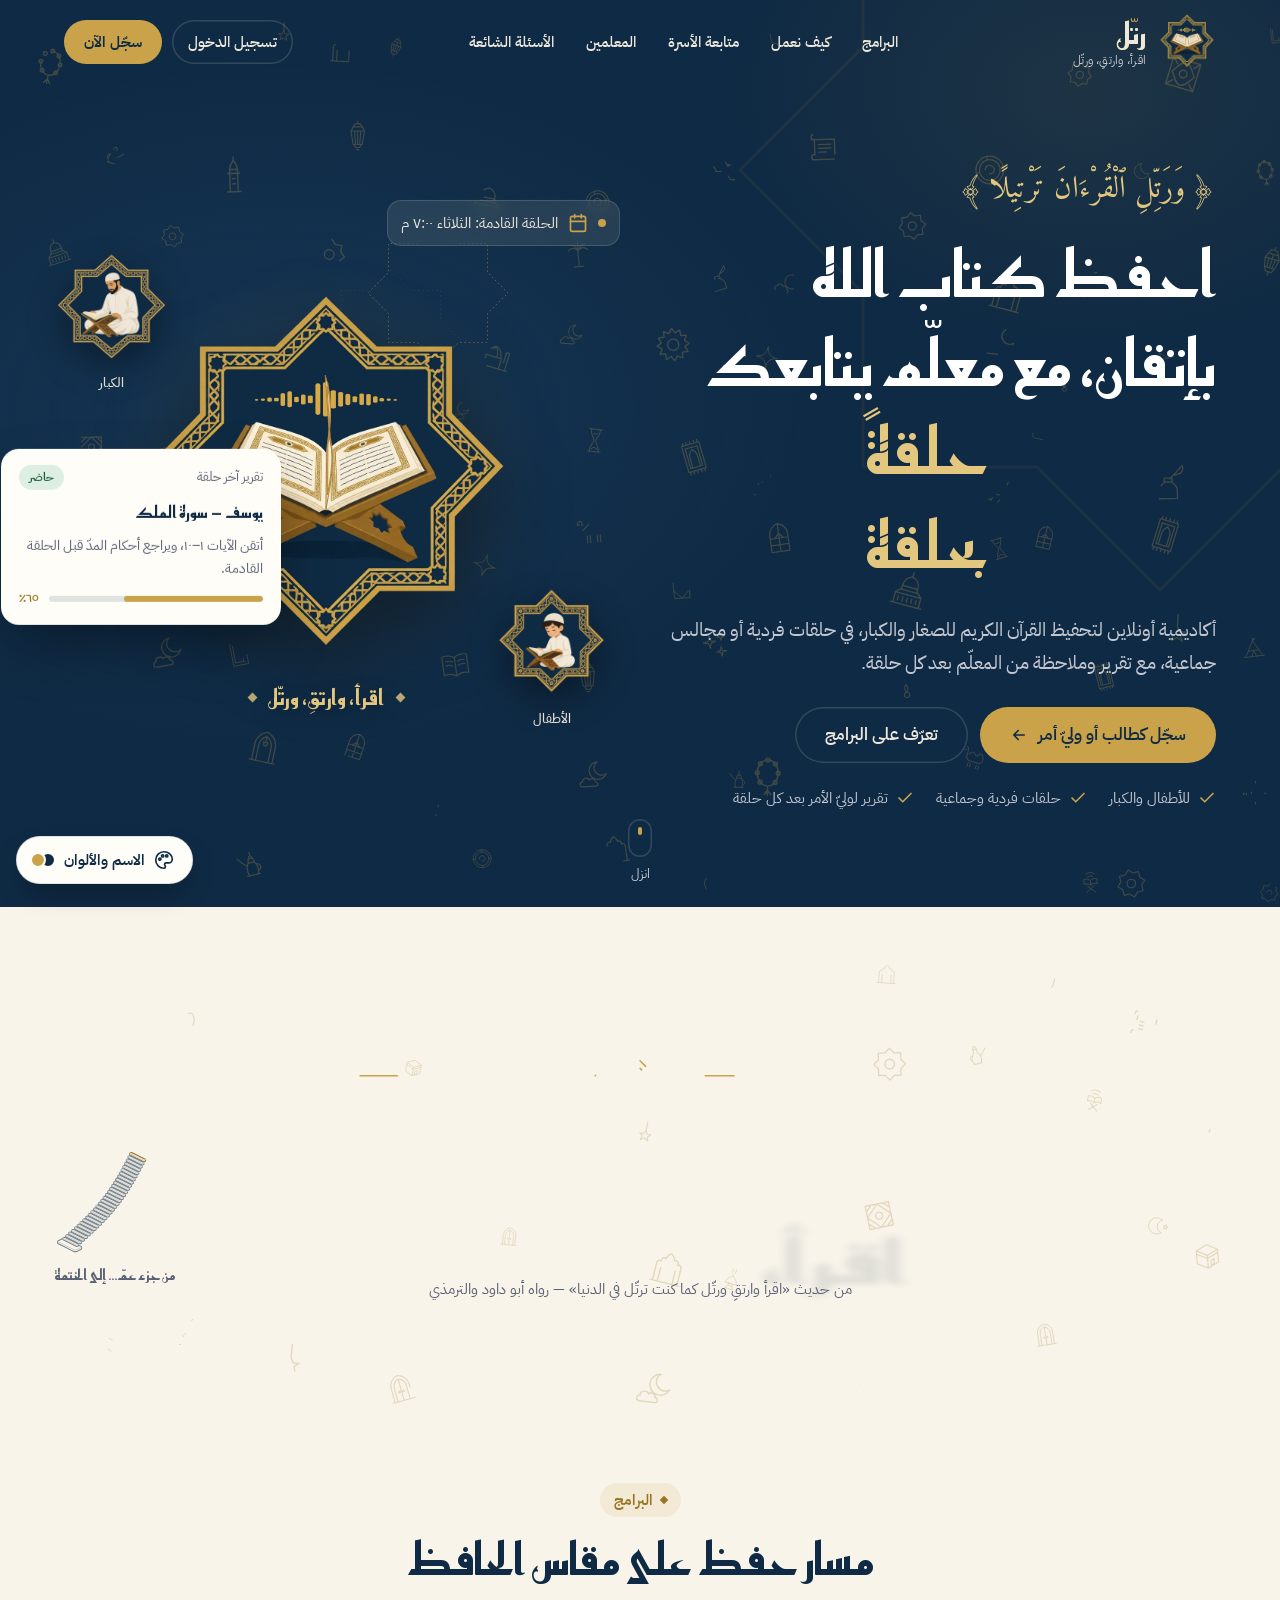
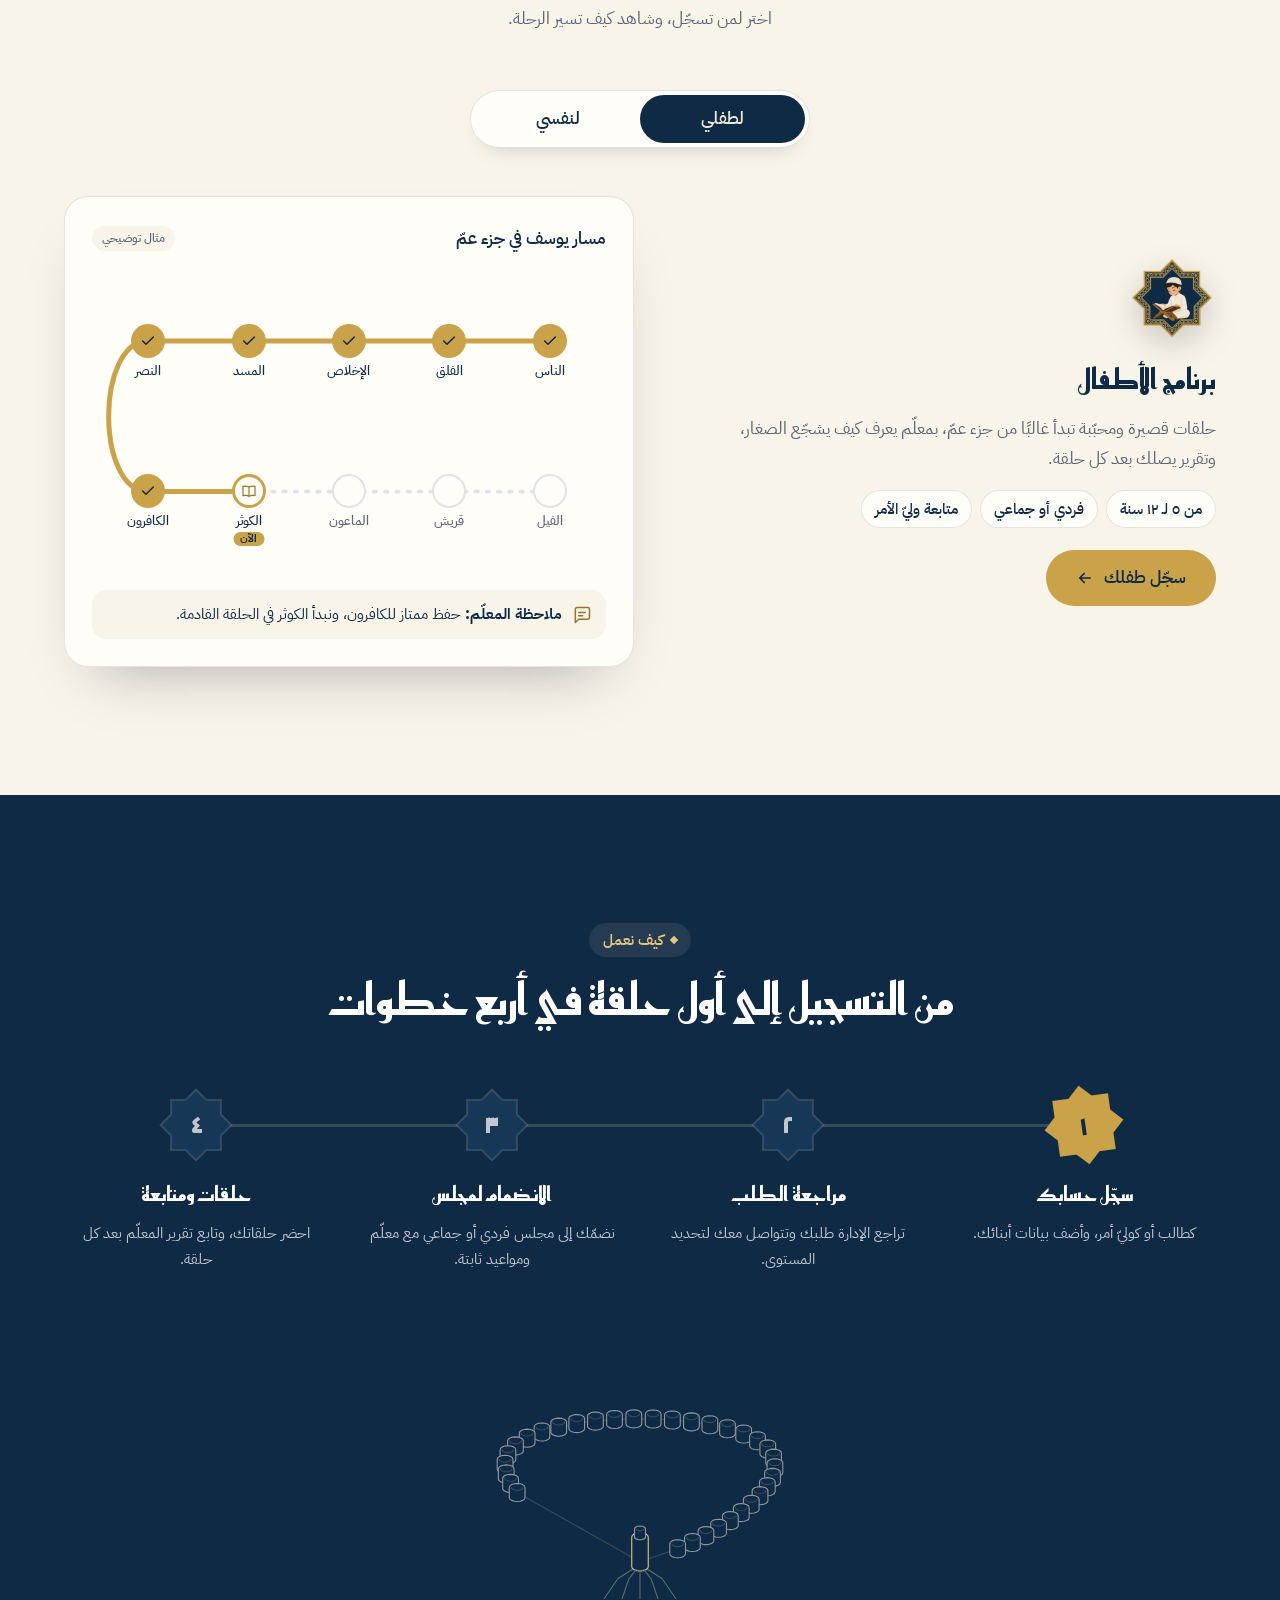
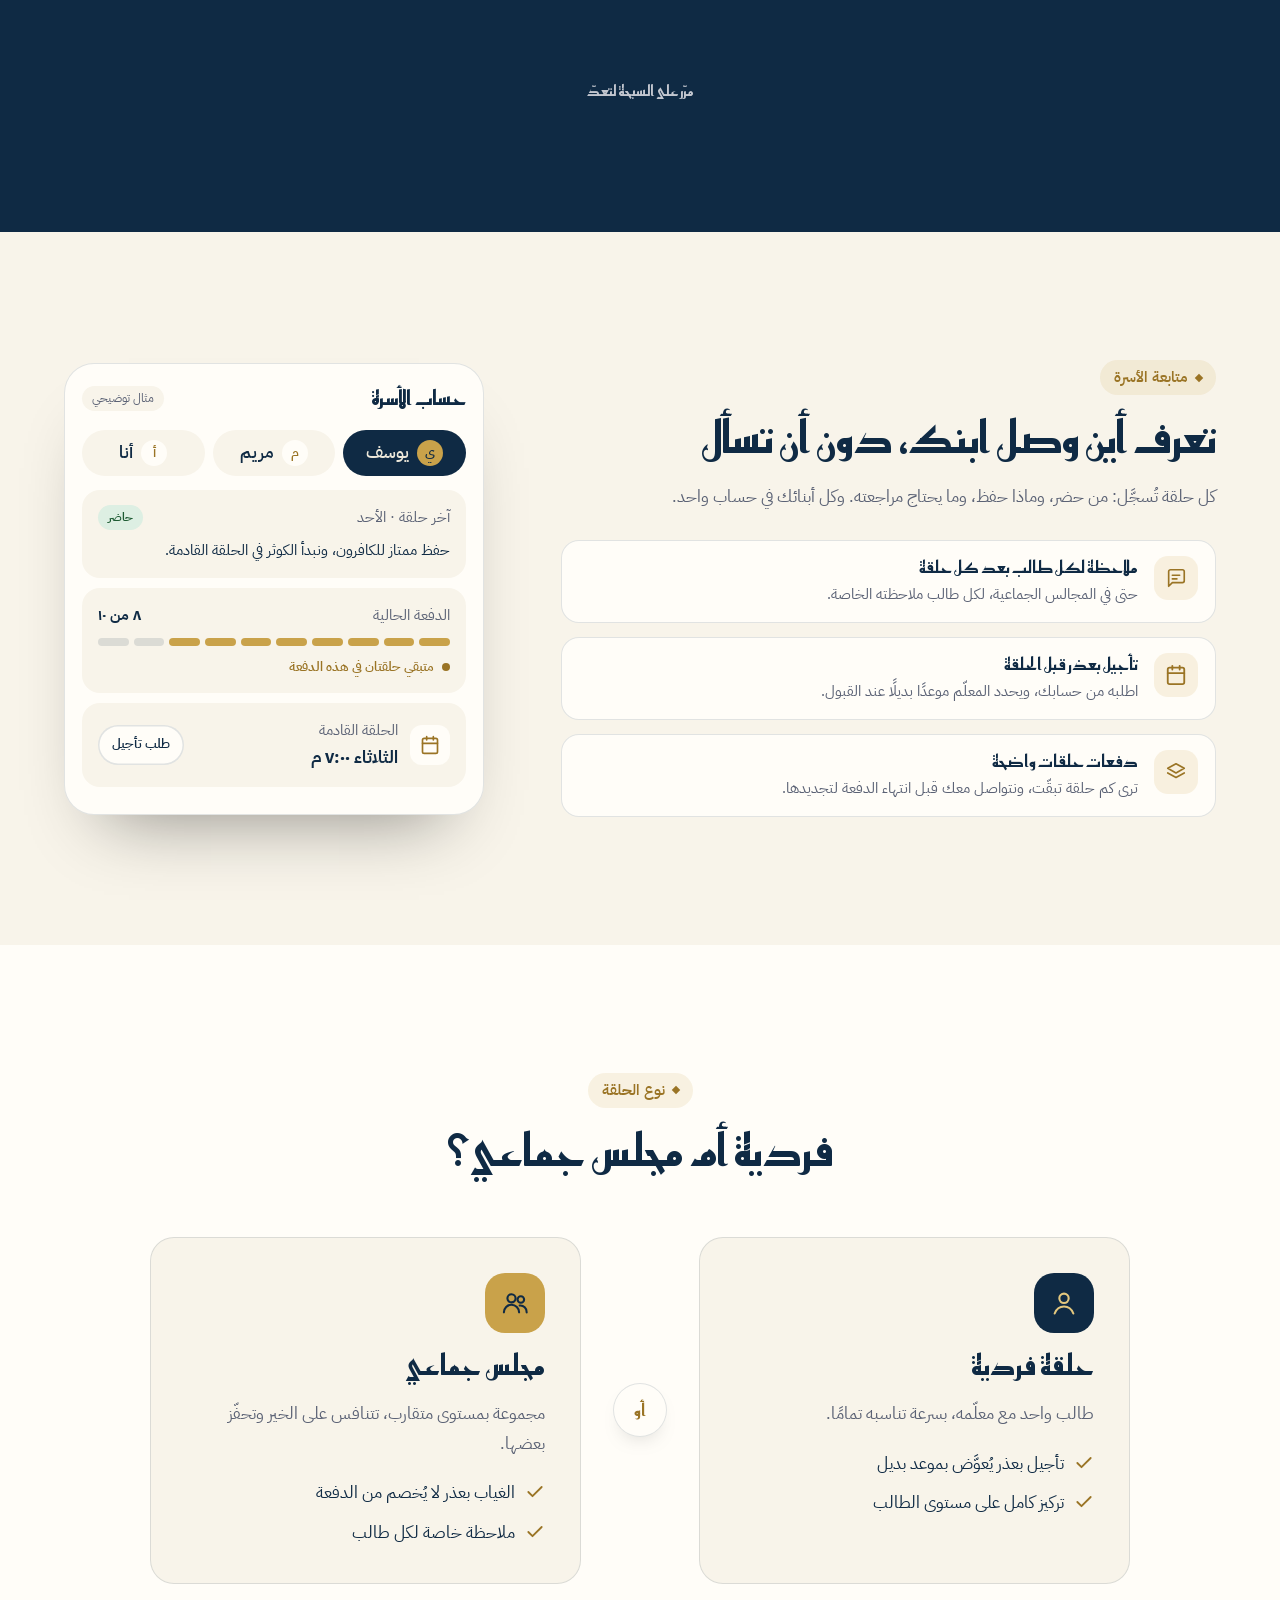
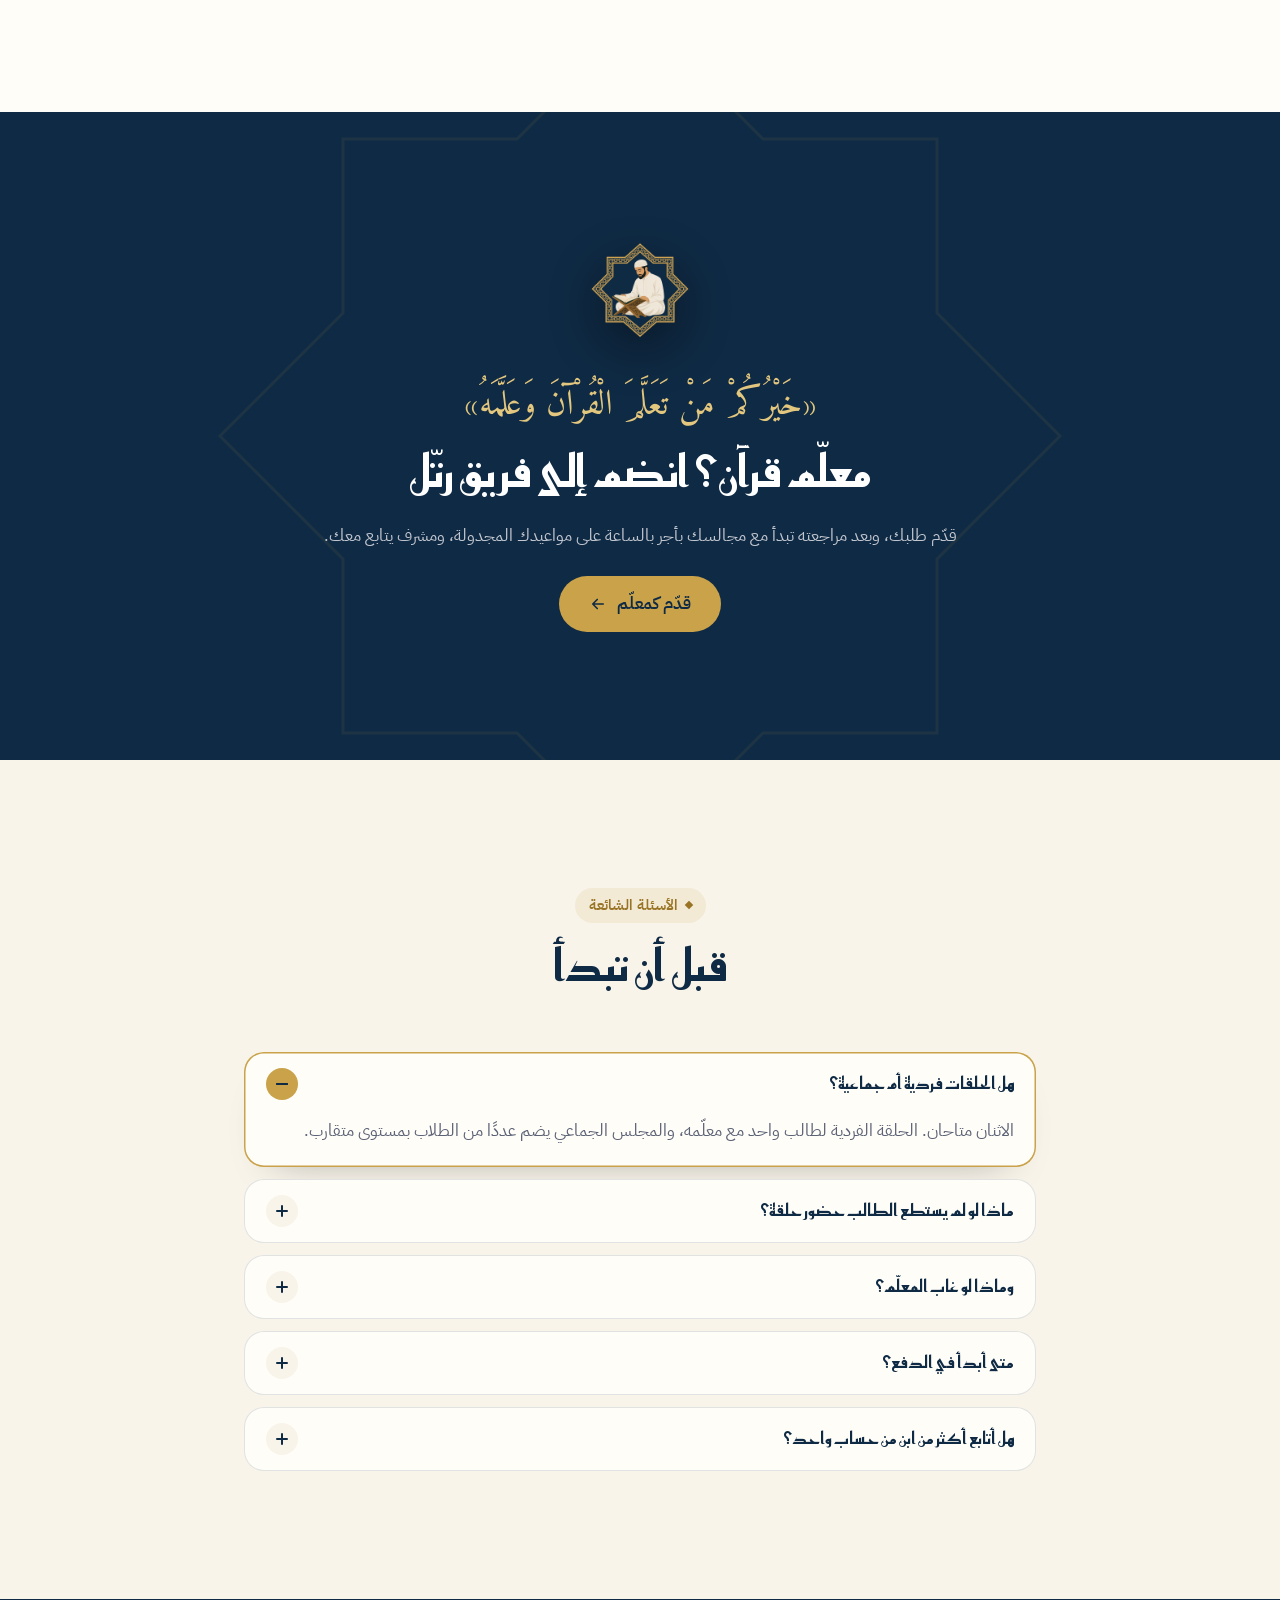
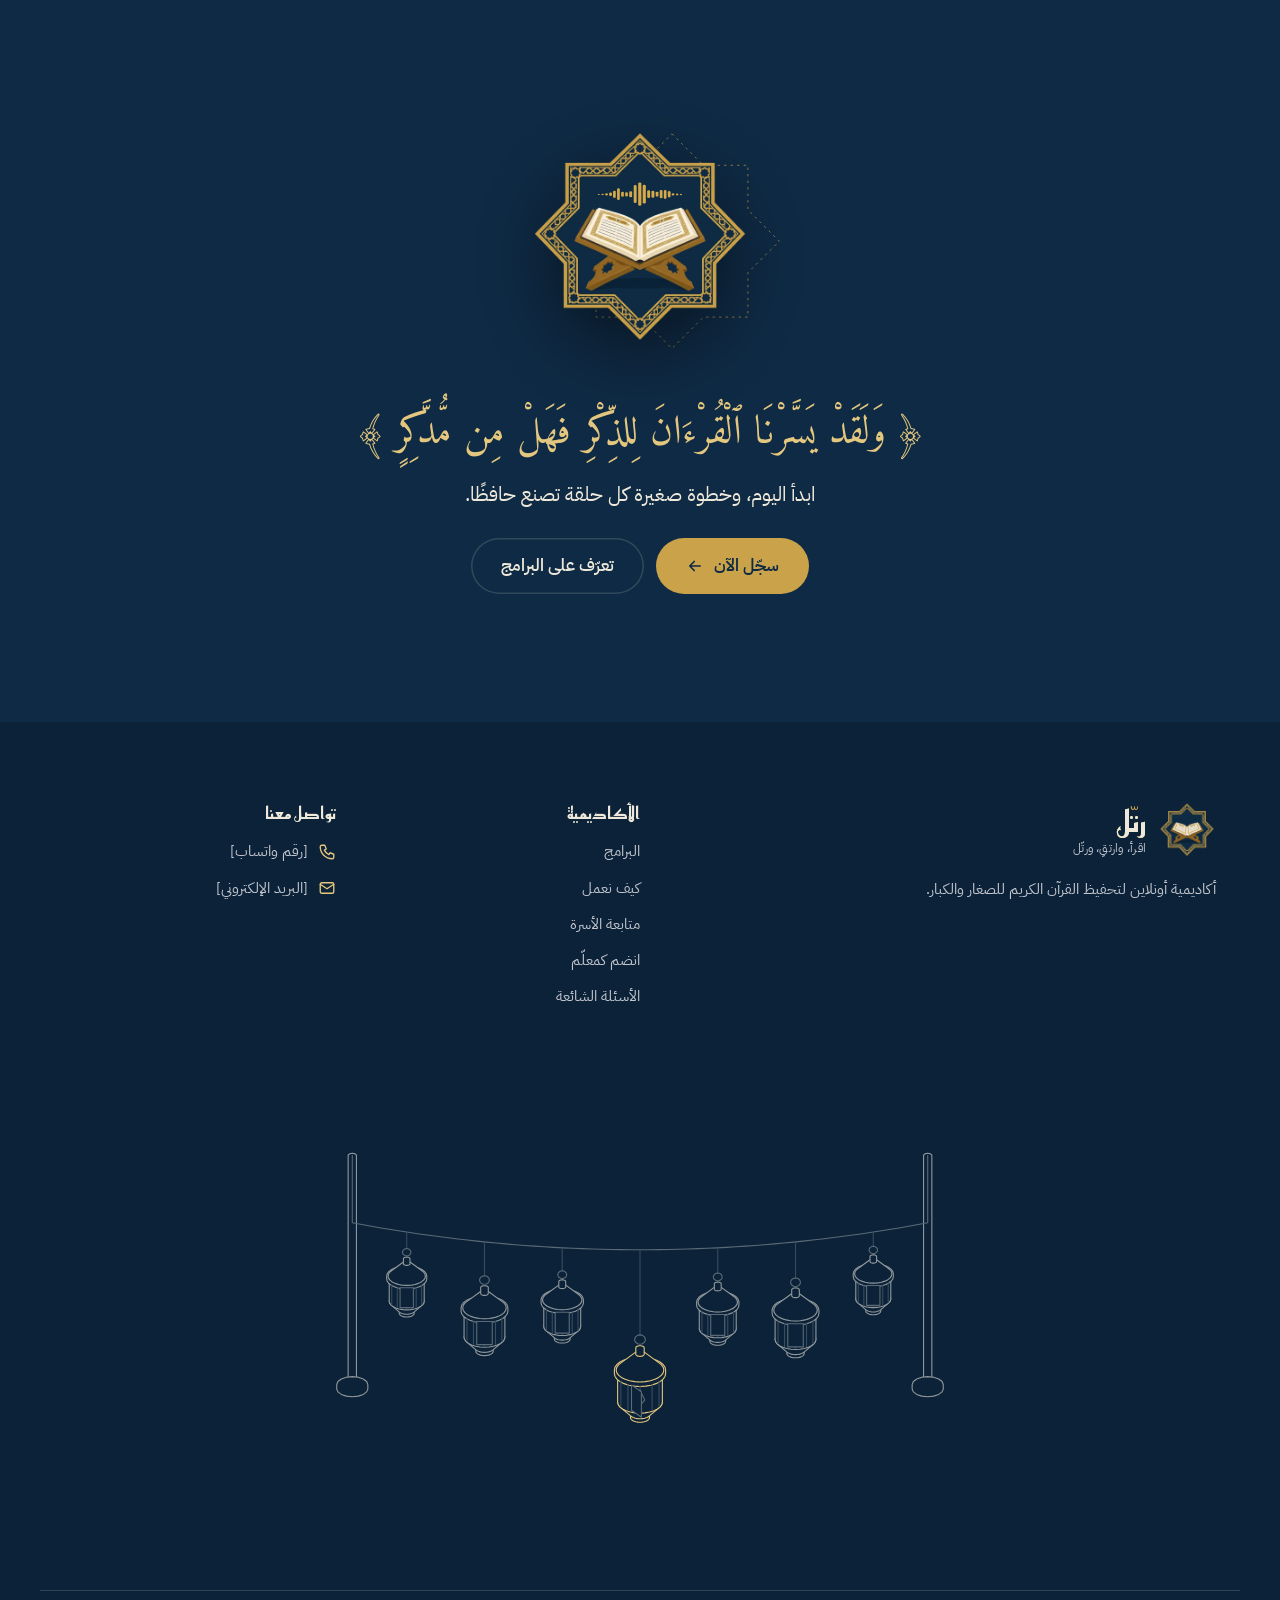
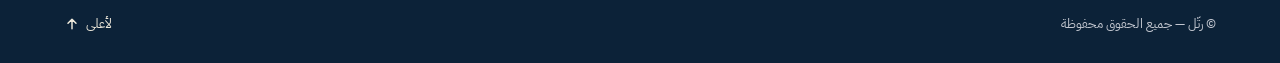
==== commit 10ff6245: "Page turn: more often, a little quicker Co-Authored-By: Claude Opus 5.5 <noreply@anthropic.com> Clau" ====
--- a/index.html
+++ b/index.html
@@ -31,22 +31,22 @@
   <link rel="stylesheet" href="https://fonts.googleapis.com/css2?family=Amiri+Quran&family=Baloo+Bhaijaan+2:wght@500;700&family=IBM+Plex+Sans+Arabic:wght@300;400;500;600;700&family=Reem+Kufi:wght@500;600;700&display=swap">
 
   <link rel="preload" as="image" href="images/logo/academy-navy-nowave.webp">
-  <link rel="stylesheet" href="css/tokens.css?v=202610200831">
-  <link rel="stylesheet" href="css/base.css?v=202610200831">
-  <link rel="stylesheet" href="css/symbols.css?v=202610200831">
-  <link rel="stylesheet" href="css/header.css?v=202610200831">
-  <link rel="stylesheet" href="css/hero.css?v=202610200831">
-  <link rel="stylesheet" href="css/switcher.css?v=202610200831">
-  <link rel="stylesheet" href="css/slogan.css?v=202610200831">
-  <link rel="stylesheet" href="css/sections.css?v=202610200831">
-  <link rel="stylesheet" href="css/programs.css?v=202610200831">
-  <link rel="stylesheet" href="css/how.css?v=202610200831">
-  <link rel="stylesheet" href="css/family.css?v=202610200831">
-  <link rel="stylesheet" href="css/types.css?v=202610200831">
-  <link rel="stylesheet" href="css/teach.css?v=202610200831">
-  <link rel="stylesheet" href="css/faq.css?v=202610200831">
-  <link rel="stylesheet" href="css/cta.css?v=202610200831">
-  <link rel="stylesheet" href="css/hairline.css?v=202610200831">
+  <link rel="stylesheet" href="css/tokens.css?v=202610200838">
+  <link rel="stylesheet" href="css/base.css?v=202610200838">
+  <link rel="stylesheet" href="css/symbols.css?v=202610200838">
+  <link rel="stylesheet" href="css/header.css?v=202610200838">
+  <link rel="stylesheet" href="css/hero.css?v=202610200838">
+  <link rel="stylesheet" href="css/switcher.css?v=202610200838">
+  <link rel="stylesheet" href="css/slogan.css?v=202610200838">
+  <link rel="stylesheet" href="css/sections.css?v=202610200838">
+  <link rel="stylesheet" href="css/programs.css?v=202610200838">
+  <link rel="stylesheet" href="css/how.css?v=202610200838">
+  <link rel="stylesheet" href="css/family.css?v=202610200838">
+  <link rel="stylesheet" href="css/types.css?v=202610200838">
+  <link rel="stylesheet" href="css/teach.css?v=202610200838">
+  <link rel="stylesheet" href="css/faq.css?v=202610200838">
+  <link rel="stylesheet" href="css/cta.css?v=202610200838">
+  <link rel="stylesheet" href="css/hairline.css?v=202610200838">
 </head>
 <body>
   <!-- loader: the star turns round the still picture; the count shows how much has loaded -->
@@ -54,7 +54,7 @@
 
 
   <!-- ===== Shared SVG icons (js/sprite.js) ===== -->
-  <script src="js/sprite.js?v=202610200831"></script>
+  <script src="js/sprite.js?v=202610200838"></script>
 
   <!-- ===== Header ===== -->
   <header class="site-header" data-header>
@@ -562,25 +562,25 @@
   </div>
   <div class="switcher-scrim" data-switcher-scrim></div>
 
-  <script src="js/vendor/gsap.min.js?v=202610200831"></script>
-  <script src="js/vendor/ScrollTrigger.min.js?v=202610200831"></script>
-  <script src="js/vendor/lenis.min.js?v=202610200831"></script>
-  <script src="js/brand.js?v=202610200831"></script>
-  <script src="js/logo-waves.js?v=202610200831"></script>
-  <script src="js/symbols.js?v=202610200831"></script>
-  <script src="js/header.js?v=202610200831"></script>
-  <script src="js/hero.js?v=202610200831"></script>
-  <script src="js/slogan.js?v=202610200831"></script>
-  <script src="js/reveal.js?v=202610200831"></script>
-  <script src="js/programs.js?v=202610200831"></script>
-  <script src="js/sections.js?v=202610200831"></script>
-  <script src="js/transitions.js?v=202610200831"></script>
-  <script src="js/pageturn.js?v=202610200831"></script>
-  <script src="js/main.js?v=202610200831"></script>
-  <script src="js/hairline/kernel.js?v=202610200831"></script>
-  <script src="js/hairline/host.js?v=202610200831"></script>
-  <script type="module" src="js/hairline/stairs.js?v=202610200831"></script>
-  <script type="module" src="js/hairline/beads.js?v=202610200831"></script>
-  <script type="module" src="js/hairline/lanterns.js?v=202610200831"></script>
+  <script src="js/vendor/gsap.min.js?v=202610200838"></script>
+  <script src="js/vendor/ScrollTrigger.min.js?v=202610200838"></script>
+  <script src="js/vendor/lenis.min.js?v=202610200838"></script>
+  <script src="js/brand.js?v=202610200838"></script>
+  <script src="js/logo-waves.js?v=202610200838"></script>
+  <script src="js/symbols.js?v=202610200838"></script>
+  <script src="js/header.js?v=202610200838"></script>
+  <script src="js/hero.js?v=202610200838"></script>
+  <script src="js/slogan.js?v=202610200838"></script>
+  <script src="js/reveal.js?v=202610200838"></script>
+  <script src="js/programs.js?v=202610200838"></script>
+  <script src="js/sections.js?v=202610200838"></script>
+  <script src="js/transitions.js?v=202610200838"></script>
+  <script src="js/pageturn.js?v=202610200838"></script>
+  <script src="js/main.js?v=202610200838"></script>
+  <script src="js/hairline/kernel.js?v=202610200838"></script>
+  <script src="js/hairline/host.js?v=202610200838"></script>
+  <script type="module" src="js/hairline/stairs.js?v=202610200838"></script>
+  <script type="module" src="js/hairline/beads.js?v=202610200838"></script>
+  <script type="module" src="js/hairline/lanterns.js?v=202610200838"></script>
 </body>
 </html>
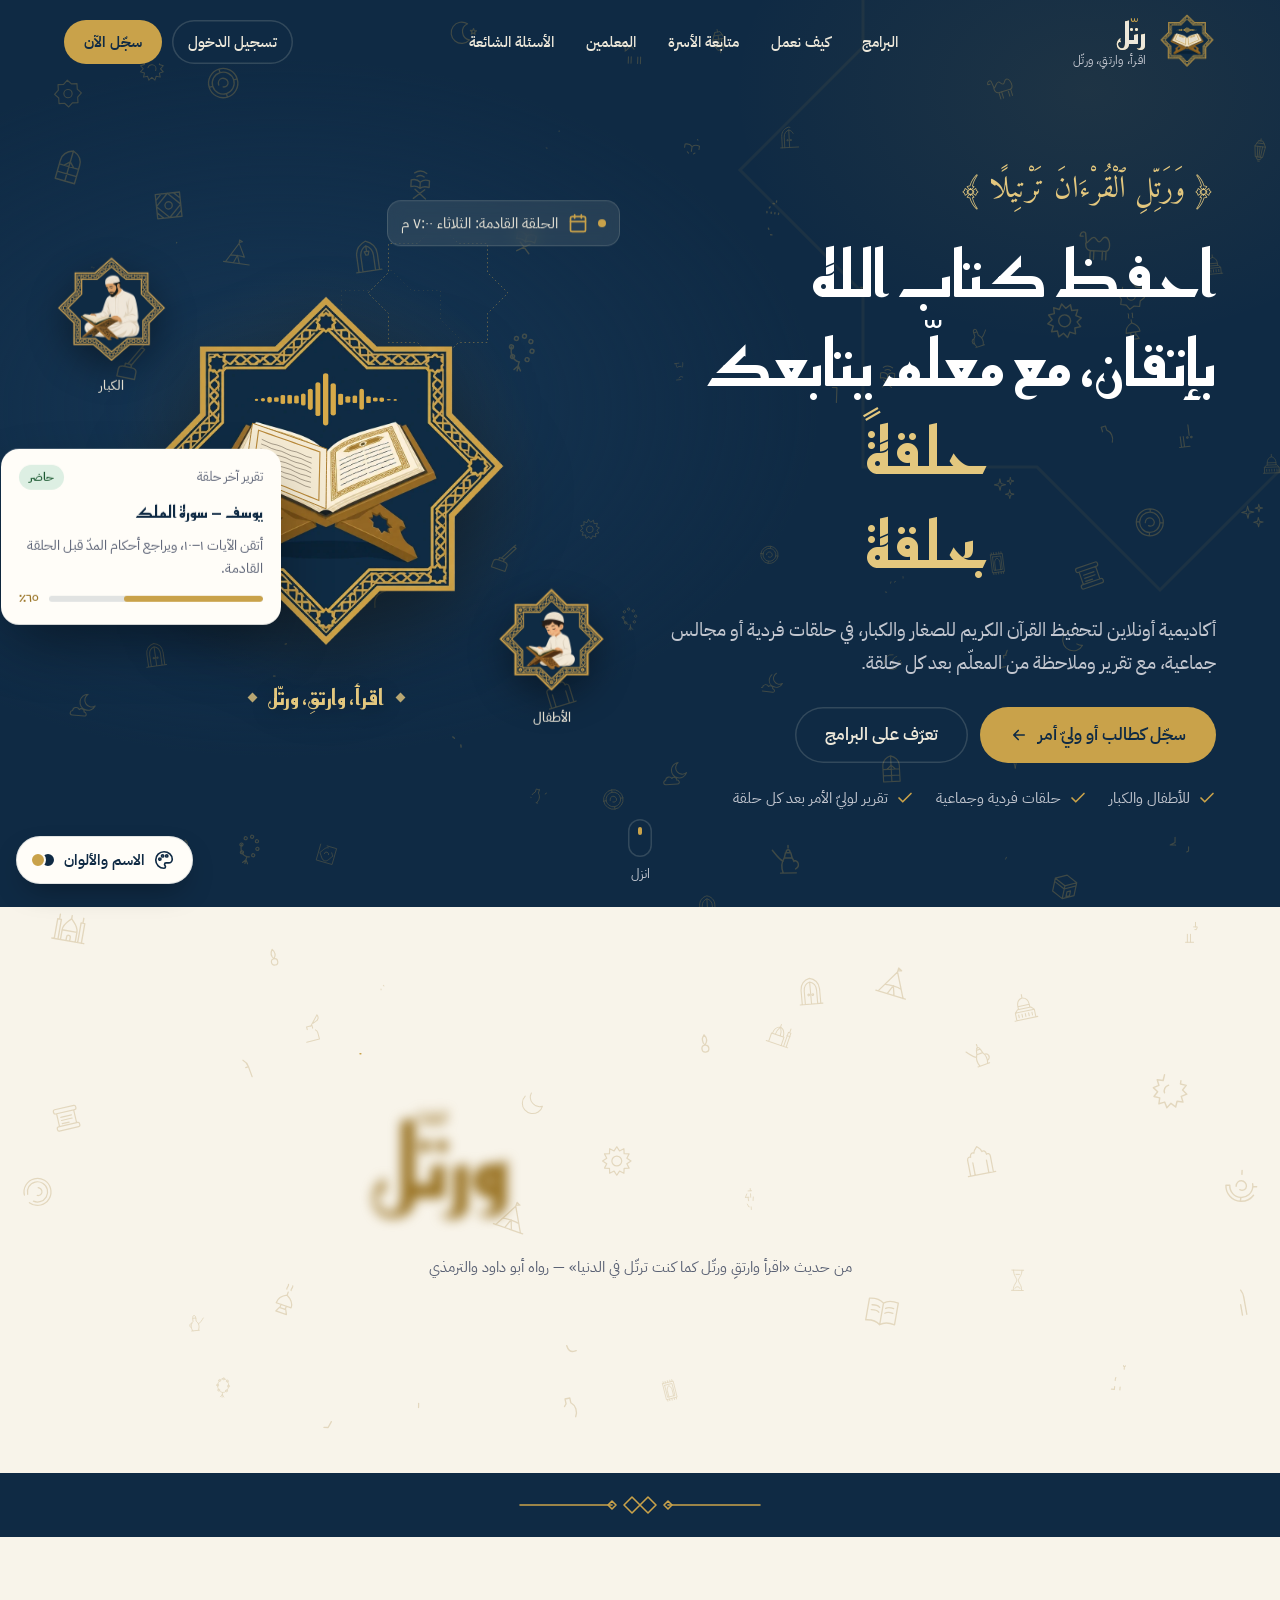
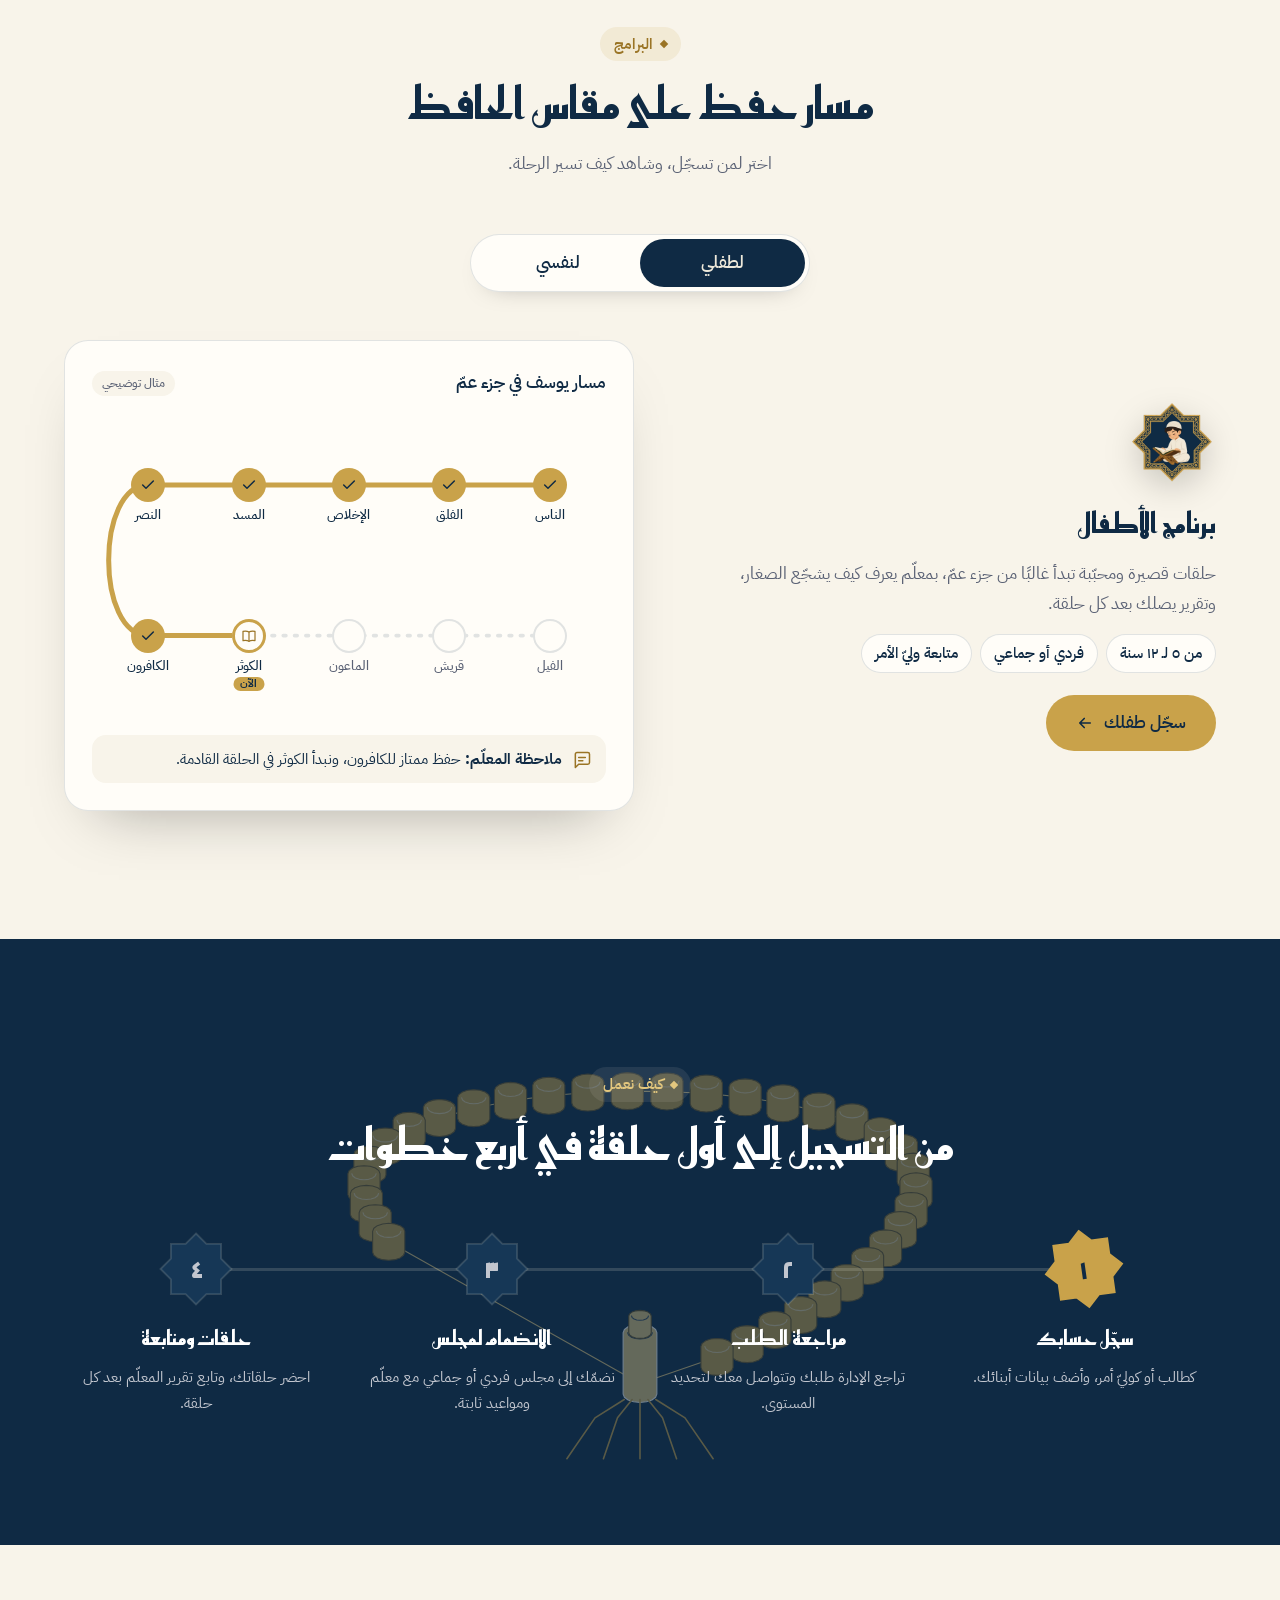
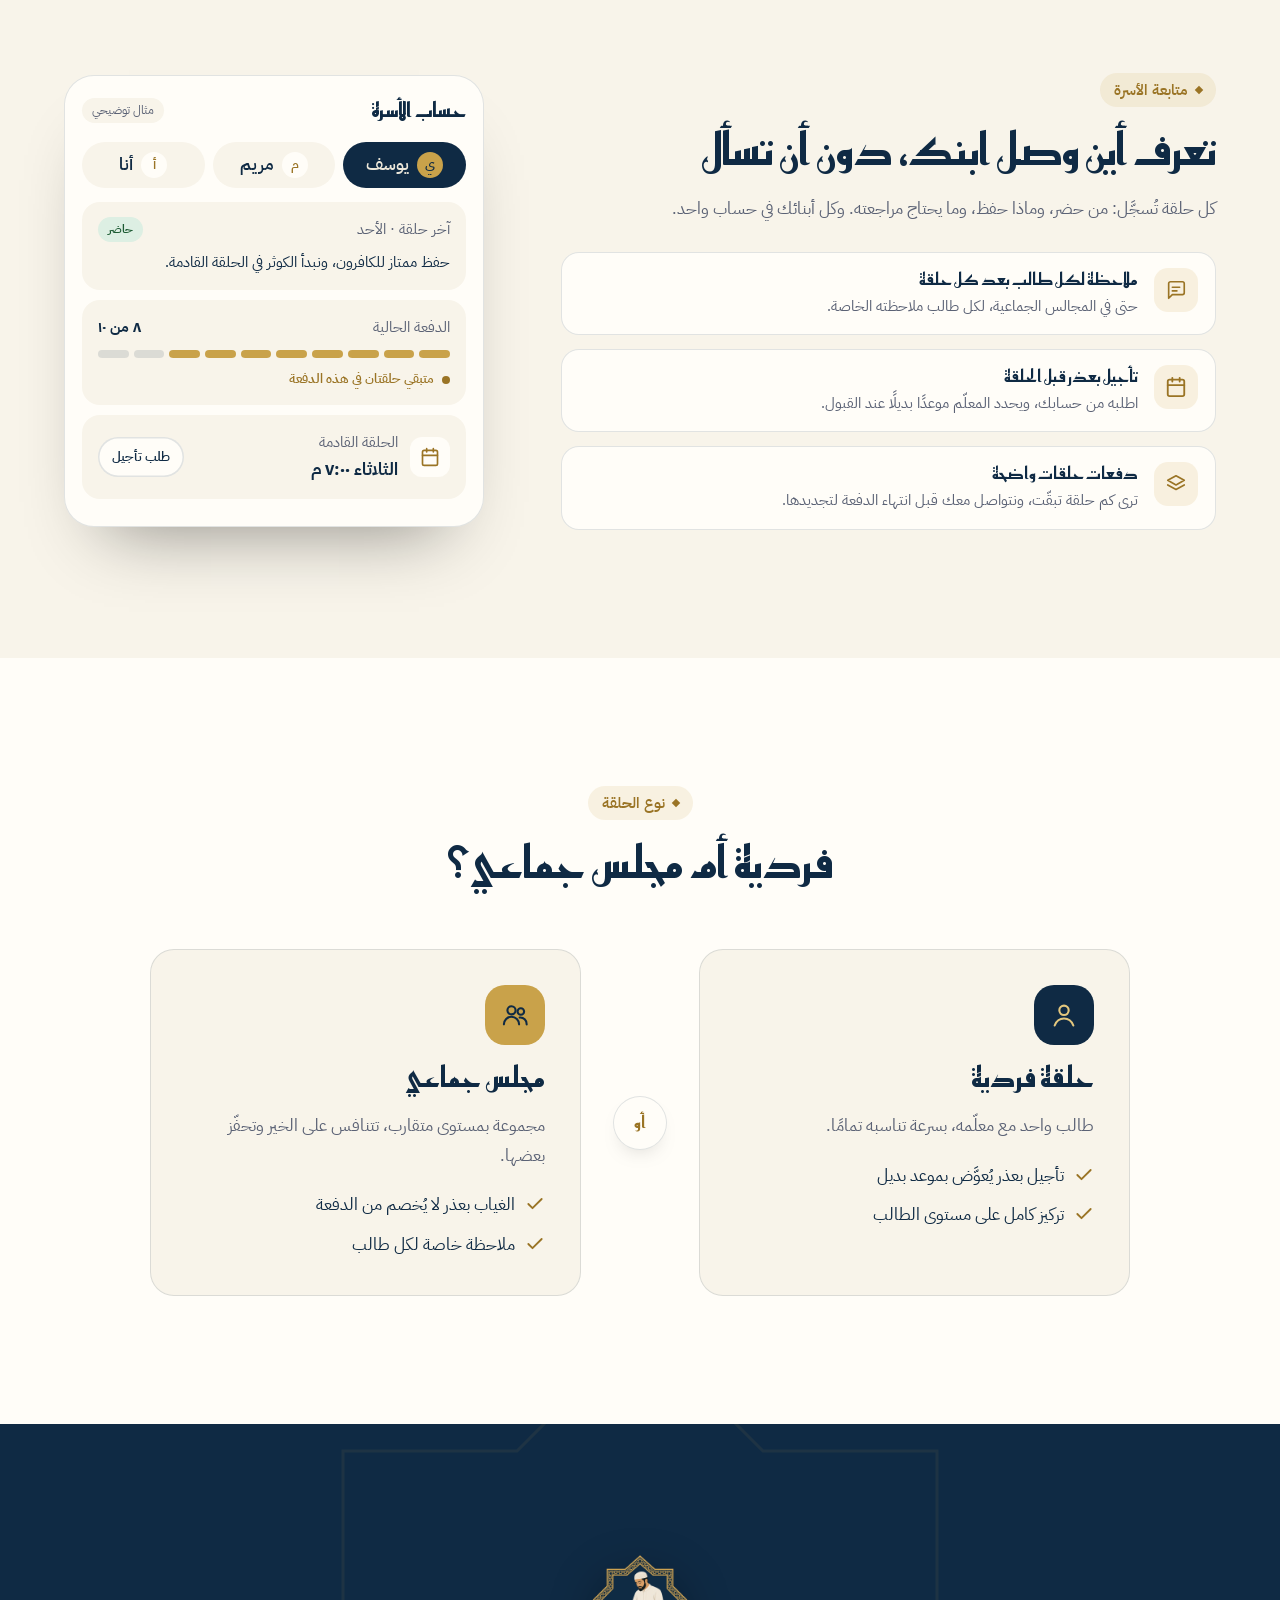
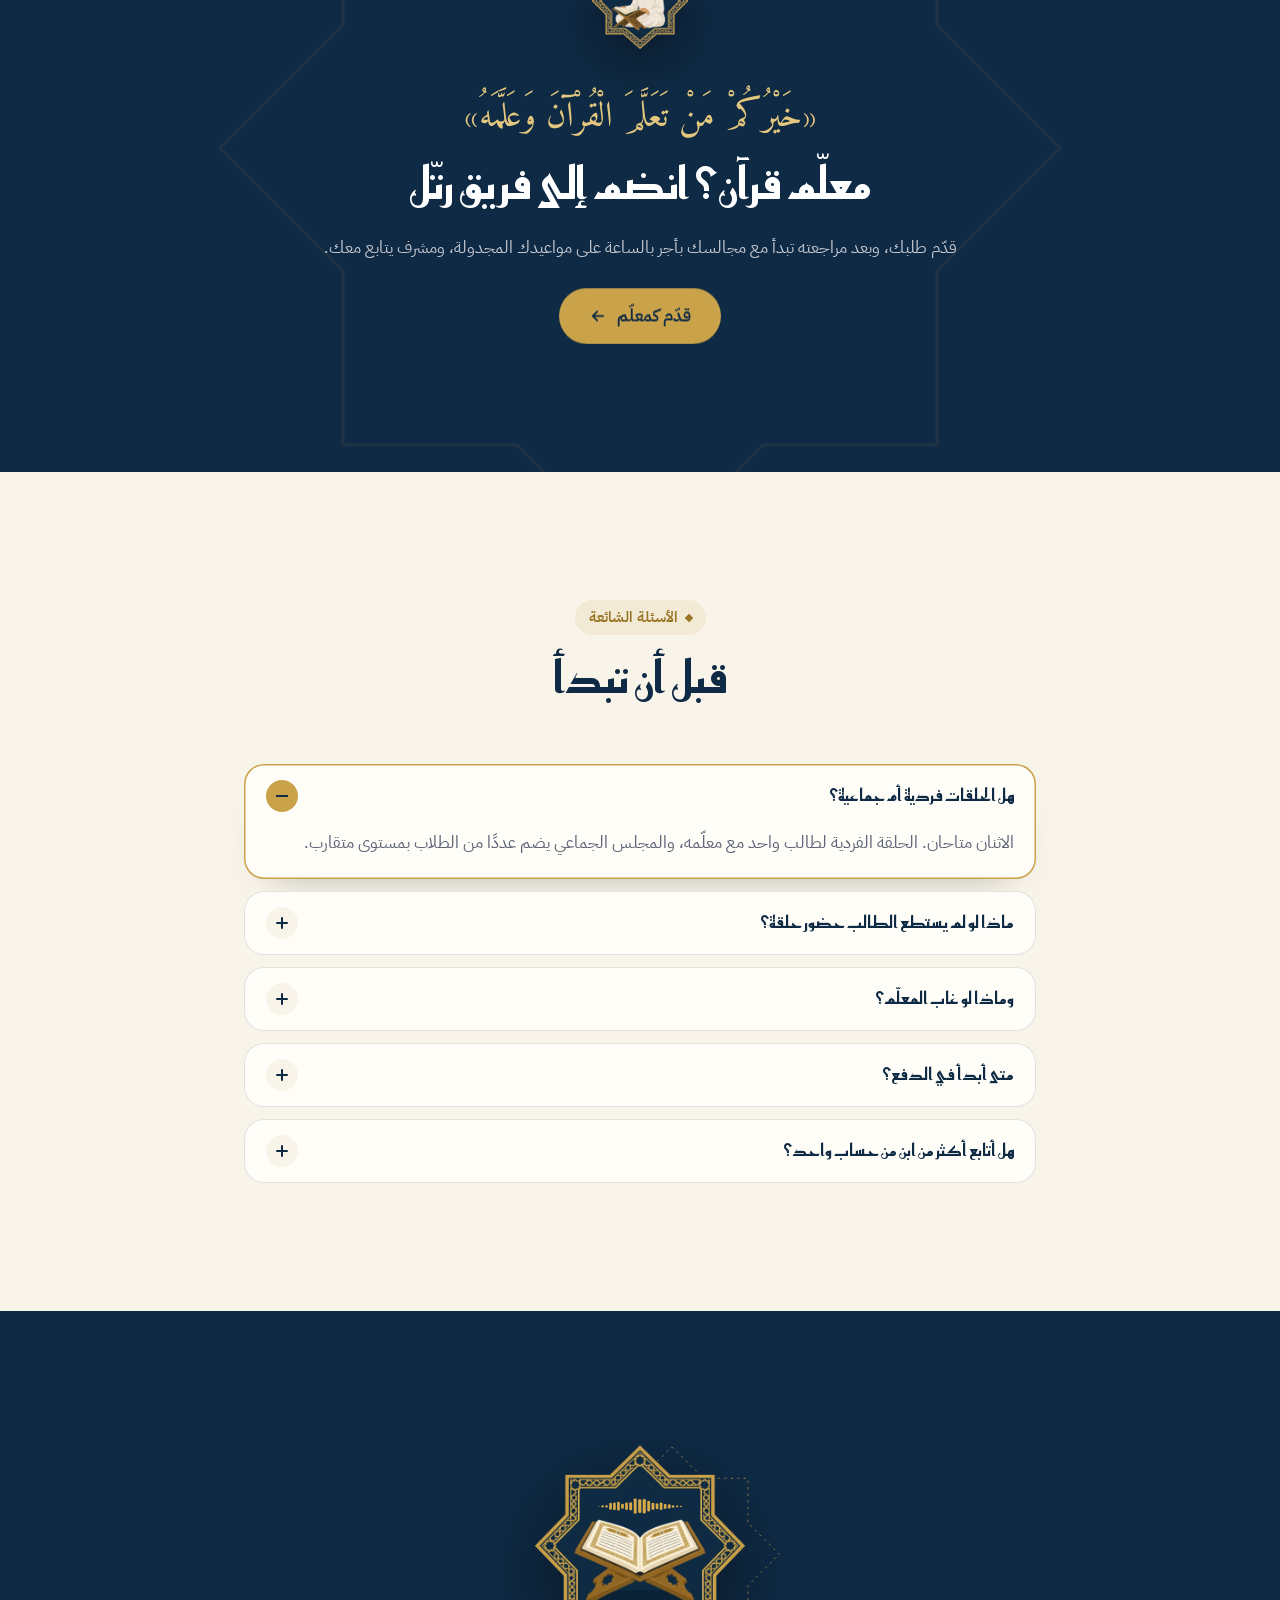
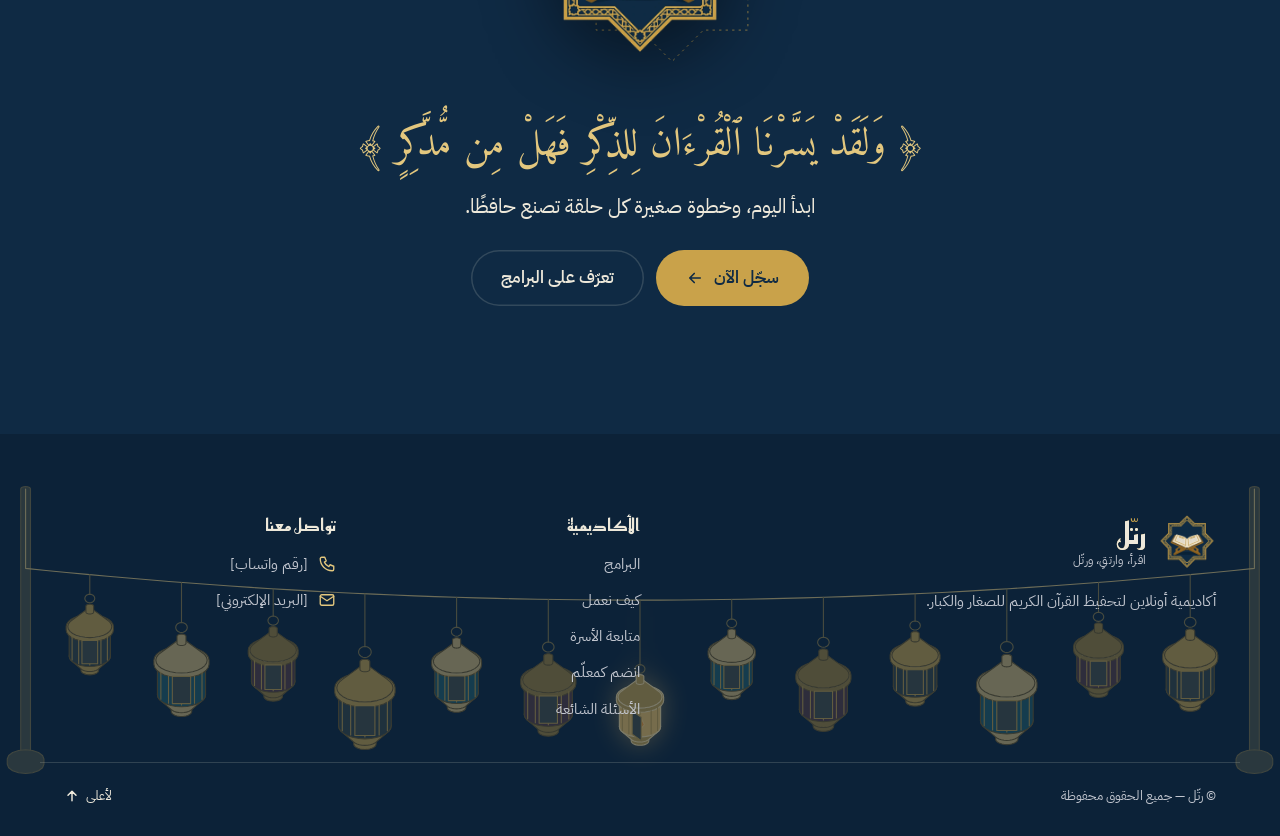
==== commit 902f133a: "Footer lanterns and how-we-work misbaha as coloured self-playing backgrounds; navy divider; loader s" ====
--- a/index.html
+++ b/index.html
@@ -31,30 +31,30 @@
   <link rel="stylesheet" href="https://fonts.googleapis.com/css2?family=Amiri+Quran&family=Baloo+Bhaijaan+2:wght@500;700&family=IBM+Plex+Sans+Arabic:wght@300;400;500;600;700&family=Reem+Kufi:wght@500;600;700&display=swap">
 
   <link rel="preload" as="image" href="images/logo/academy-navy-nowave.webp">
-  <link rel="stylesheet" href="css/tokens.css?v=202610200838">
-  <link rel="stylesheet" href="css/base.css?v=202610200838">
-  <link rel="stylesheet" href="css/symbols.css?v=202610200838">
-  <link rel="stylesheet" href="css/header.css?v=202610200838">
-  <link rel="stylesheet" href="css/hero.css?v=202610200838">
-  <link rel="stylesheet" href="css/switcher.css?v=202610200838">
-  <link rel="stylesheet" href="css/slogan.css?v=202610200838">
-  <link rel="stylesheet" href="css/sections.css?v=202610200838">
-  <link rel="stylesheet" href="css/programs.css?v=202610200838">
-  <link rel="stylesheet" href="css/how.css?v=202610200838">
-  <link rel="stylesheet" href="css/family.css?v=202610200838">
-  <link rel="stylesheet" href="css/types.css?v=202610200838">
-  <link rel="stylesheet" href="css/teach.css?v=202610200838">
-  <link rel="stylesheet" href="css/faq.css?v=202610200838">
-  <link rel="stylesheet" href="css/cta.css?v=202610200838">
-  <link rel="stylesheet" href="css/hairline.css?v=202610200838">
+  <link rel="stylesheet" href="css/tokens.css?v=202610201123">
+  <link rel="stylesheet" href="css/base.css?v=202610201123">
+  <link rel="stylesheet" href="css/symbols.css?v=202610201123">
+  <link rel="stylesheet" href="css/header.css?v=202610201123">
+  <link rel="stylesheet" href="css/hero.css?v=202610201123">
+  <link rel="stylesheet" href="css/switcher.css?v=202610201123">
+  <link rel="stylesheet" href="css/slogan.css?v=202610201123">
+  <link rel="stylesheet" href="css/sections.css?v=202610201123">
+  <link rel="stylesheet" href="css/programs.css?v=202610201123">
+  <link rel="stylesheet" href="css/how.css?v=202610201123">
+  <link rel="stylesheet" href="css/family.css?v=202610201123">
+  <link rel="stylesheet" href="css/types.css?v=202610201123">
+  <link rel="stylesheet" href="css/teach.css?v=202610201123">
+  <link rel="stylesheet" href="css/faq.css?v=202610201123">
+  <link rel="stylesheet" href="css/cta.css?v=202610201123">
+  <link rel="stylesheet" href="css/hairline.css?v=202610201123">
 </head>
 <body>
   <!-- loader: the star turns round the still picture; the count shows how much has loaded -->
-  <div class="loader" aria-hidden="true"><div class="loader-logo"><i class="loader-frame"></i><i class="loader-art"></i></div><p class="loader-count"><b data-loader-num>٠</b>٪</p></div>
+  <div class="loader" aria-hidden="true"><div class="symbols-layer" data-symbols="loader" data-density=".7"></div><div class="loader-logo"><i class="loader-frame"></i><i class="loader-art"></i></div><p class="loader-count"><b data-loader-num>٠</b>٪</p></div>
 
 
   <!-- ===== Shared SVG icons (js/sprite.js) ===== -->
-  <script src="js/sprite.js?v=202610200838"></script>
+  <script src="js/sprite.js?v=202610201123"></script>
 
   <!-- ===== Header ===== -->
   <header class="site-header" data-header>
@@ -165,9 +165,6 @@
     <section class="slogan-band" aria-label="شعار الأكاديمية" data-slogan-band>
       <div class="symbols-layer symbols-layer--light" data-symbols="slogan" data-density=".6" aria-hidden="true"></div>
       <div class="container slogan-inner">
-        <div class="slogan-figure hl" data-hl="stairs" data-hl-label="سلّم من ثلاثين درجة، درجة لكل جزء">
-          <p class="hl-read" data-hl-read>من جزء عمّ… إلى الختمة</p>
-        </div>
         <div class="slogan-copy">
         <svg class="slogan-orn" viewBox="0 0 600 40" preserveAspectRatio="xMidYMid meet" aria-hidden="true" data-slogan-orn>
           <path d="M0 20 H230"/><path d="M370 20 H600"/>
@@ -187,6 +184,9 @@
     </section>
 
     <!-- ===== البرامج ===== -->
+    <div class="navy-divider" aria-hidden="true">
+      <svg viewBox="0 0 240 24"><path d="M0 12H92M148 12H240"/><path d="M104 12l8-8 8 8-8 8z"/><path d="M120 12l8-8 8 8-8 8z"/><path d="M96 12l-4-4-4 4 4 4zM144 12l4-4 4 4-4 4z"/></svg>
+    </div>
     <section class="programs section" id="programs" aria-labelledby="programs-title" data-programs>
       <div class="symbols-layer symbols-layer--light" data-symbols="programs" aria-hidden="true"></div>
 
@@ -318,9 +318,7 @@
           </li>
         </ol>
         </div>
-        <div class="how-figure hl hl--deep" data-hl="beads" data-hl-label="سبحة من ثلاث وثلاثين حبة، مرّر عليها لتعدّ">
-          <p class="hl-read" data-hl-read>مرّر على السبحة لتعدّ</p>
-        </div>
+        <div class="how-bg hl hl--deep" data-hl="beads" data-hl-auto aria-hidden="true"></div>
       </div>
     </section>
 
@@ -470,7 +468,7 @@
             <svg class="logo-waves" data-waves viewBox="0 0 1024 1024"></svg>
           </div>
         </div>
-        <p class="cta-ayah" id="cta-title" data-reveal>﴿ وَلَقَدْ يَسَّرْنَا ٱلْقُرْءَانَ لِلذِّكْرِ فَهَلْ مِن مُّدَّكِرٍ ﴾</p>
+        <p class="cta-ayah" id="cta-title" data-reveal><span class="nw">﴿&nbsp;وَلَقَدْ</span> يَسَّرْنَا ٱلْقُرْءَانَ لِلذِّكْرِ<br class="ayah-br"> فَهَلْ مِن <span class="nw">مُّدَّكِرٍ&nbsp;﴾</span></p>
         <p class="cta-lead" data-reveal>ابدأ اليوم، وخطوة صغيرة كل حلقة تصنع حافظًا.</p>
         <div class="cta-actions" data-reveal>
           <a class="btn btn--accent btn--lg" href="apply-student.html" data-magnetic>سجّل الآن <svg><use href="#i-arrow"/></svg></a>
@@ -482,6 +480,7 @@
 
   <!-- ===== Footer ===== -->
   <footer class="site-footer">
+    <div class="footer-bg hl hl--deep" data-hl="lanterns" data-hl-auto data-hl-fill aria-hidden="true"></div>
     <div class="container footer-grid">
       <div class="footer-brand">
         <a class="brand" href="#top" aria-label="العودة لأعلى الصفحة">
@@ -513,9 +512,6 @@
         </ul>
       </div>
     </div>
-    <div class="container footer-lanterns">
-      <div class="hl hl--deep footer-hl" data-hl="lanterns" data-hl-auto data-hl-viewbox="0 70 400 215" data-hl-label="فوانيس رمضان معلّقة على حبل، تضيء وتتمرجح"></div>
-    </div>
     <div class="container footer-bottom">
       <span>© <span data-brand-only="rattil">رتّل</span><span data-brand-only="uns">أُنس</span> — جميع الحقوق محفوظة</span>
       <a href="#top" class="to-top">لأعلى <svg><use href="#i-arrow"/></svg></a>
@@ -562,25 +558,24 @@
   </div>
   <div class="switcher-scrim" data-switcher-scrim></div>
 
-  <script src="js/vendor/gsap.min.js?v=202610200838"></script>
-  <script src="js/vendor/ScrollTrigger.min.js?v=202610200838"></script>
-  <script src="js/vendor/lenis.min.js?v=202610200838"></script>
-  <script src="js/brand.js?v=202610200838"></script>
-  <script src="js/logo-waves.js?v=202610200838"></script>
-  <script src="js/symbols.js?v=202610200838"></script>
-  <script src="js/header.js?v=202610200838"></script>
-  <script src="js/hero.js?v=202610200838"></script>
-  <script src="js/slogan.js?v=202610200838"></script>
-  <script src="js/reveal.js?v=202610200838"></script>
-  <script src="js/programs.js?v=202610200838"></script>
-  <script src="js/sections.js?v=202610200838"></script>
-  <script src="js/transitions.js?v=202610200838"></script>
-  <script src="js/pageturn.js?v=202610200838"></script>
-  <script src="js/main.js?v=202610200838"></script>
-  <script src="js/hairline/kernel.js?v=202610200838"></script>
-  <script src="js/hairline/host.js?v=202610200838"></script>
-  <script type="module" src="js/hairline/stairs.js?v=202610200838"></script>
-  <script type="module" src="js/hairline/beads.js?v=202610200838"></script>
-  <script type="module" src="js/hairline/lanterns.js?v=202610200838"></script>
+  <script src="js/vendor/gsap.min.js?v=202610201123"></script>
+  <script src="js/vendor/ScrollTrigger.min.js?v=202610201123"></script>
+  <script src="js/vendor/lenis.min.js?v=202610201123"></script>
+  <script src="js/brand.js?v=202610201123"></script>
+  <script src="js/logo-waves.js?v=202610201123"></script>
+  <script src="js/symbols.js?v=202610201123"></script>
+  <script src="js/header.js?v=202610201123"></script>
+  <script src="js/hero.js?v=202610201123"></script>
+  <script src="js/slogan.js?v=202610201123"></script>
+  <script src="js/reveal.js?v=202610201123"></script>
+  <script src="js/programs.js?v=202610201123"></script>
+  <script src="js/sections.js?v=202610201123"></script>
+  <script src="js/transitions.js?v=202610201123"></script>
+  <script src="js/pageturn.js?v=202610201123"></script>
+  <script src="js/main.js?v=202610201123"></script>
+  <script src="js/hairline/kernel.js?v=202610201123"></script>
+  <script src="js/hairline/host.js?v=202610201123"></script>
+  <script type="module" src="js/hairline/beads.js?v=202610201123"></script>
+  <script type="module" src="js/hairline/lanterns.js?v=202610201123"></script>
 </body>
 </html>
--- a/css/base.css
+++ b/css/base.css
@@ -209,3 +209,7 @@
 .pt-frame { fill: none; stroke: var(--pt-frame); stroke-width: 3; }
 .pt-lines { fill: none; stroke: #3B2F22; stroke-width: 2; stroke-linecap: round; }
 .pt-shadow { fill: #000; fill-opacity: 0; }
+
+/* النقش المتحرك in the loader: it breaks up the big deep ground, under the logo and the count */
+.loader > .symbols-layer { z-index: 0; }
+.loader-logo, .loader-count { position: relative; z-index: 1; }
--- a/css/slogan.css
+++ b/css/slogan.css
@@ -44,7 +44,7 @@
   isolation: isolate;
   overflow: clip;
   background: var(--c-ground);
-  padding-block: clamp(72px, 12vw, 150px) clamp(28px, 4vw, 56px);   /* less below: the programs follow closely */
+  padding-block: clamp(64px, 10vw, 130px);
   text-align: center;
   transition: background-color var(--t-theme) ease;
 }
@@ -55,16 +55,7 @@
   flex-direction: column;
   gap: clamp(8px, 2vw, 18px);
 }
-/* the slogan keeps the page's width; the stairs stand small beside it, at the left
-   (on narrower screens, where there is no room beside it, they sit under it) */
 .slogan-copy { display: flex; flex-direction: column; align-items: center; gap: clamp(18px, 3vw, 28px); min-width: 0; width: 100%; }
-.slogan-figure.hl { order: 2; width: 150px; align-self: flex-end; margin-top: -6px; }
-@media (min-width: 1100px) {
-  .slogan-figure.hl { position: absolute; inset-inline-end: 0; top: 50%; transform: translateY(-50%); margin: 0; }
-}
-@media (max-width: 860px) {
-  .slogan-figure.hl { width: 130px; }
-}
 .slogan-text {
   margin: 0;
   font-family: var(--f-display);
@@ -102,5 +93,12 @@
   .slogan-text { font-size: clamp(2.3rem, 12vw, 3.2rem); }
 }
 
-/* the programs come right after the slogan: no double gap between them */
-.slogan-band + .programs { padding-top: clamp(32px, 5vw, 64px); }
+/* a simple deep band between the slogan and the programs */
+.navy-divider {
+  display: grid; place-items: center;
+  height: clamp(44px, 6vw, 64px);
+  background: var(--c-deep);
+  transition: background-color var(--t-theme) ease;
+}
+.navy-divider svg { width: min(240px, 60vw); height: auto; fill: none; stroke: var(--c-accent); stroke-width: 1.6; stroke-linejoin: round; stroke-linecap: round; overflow: visible; }
+.navy-divider + .programs { padding-top: clamp(48px, 7vw, 96px); }
--- a/css/cta.css
+++ b/css/cta.css
@@ -12,6 +12,12 @@
   line-height: 1.9;
   color: var(--c-accent-on-deep);
   max-width: 46rem;
+}
+.cta-ayah .nw { white-space: nowrap; }
+.cta-ayah .ayah-br { display: none; }
+@media (max-width: 560px) {
+  .cta-ayah { font-size: clamp(1.35rem, 6.4vw, 1.7rem); line-height: 2; text-wrap: balance; }
+  .cta-ayah .ayah-br { display: inline; }
 }
 .cta-lead { font-size: var(--fs-lg); color: var(--c-on-deep); }
 .cta-actions { display: flex; flex-wrap: wrap; justify-content: center; gap: 12px; margin-top: 6px; }
--- a/css/hairline.css
+++ b/css/hairline.css
@@ -32,8 +32,43 @@
 .hl--deep .hl-read { color: var(--c-on-deep-muted); }
 .hl--deep .hl-read.is-live { color: var(--c-accent-on-deep); }
 
-/* كيف نعمل: the misbaha under the four steps */
-.how-figure.hl { width: min(440px, 86vw); margin: clamp(28px, 4vw, 48px) auto 0; }
+/* ---------- كيف نعمل: the misbaha counts by itself behind the steps, in colour ---------- */
+.how .section-inner > :not(.how-bg) { position: relative; z-index: 1; }
+.how-bg.hl {
+  position: absolute; z-index: 0; left: 50%; top: 52%;
+  width: min(900px, 130%); transform: translate(-50%, -50%);
+  pointer-events: none; opacity: .4;
+}
+.how-bg [data-hairline] { touch-action: auto; }
+.how-bg .bd-bead .sil { fill: var(--c-accent); stroke: color-mix(in srgb, var(--c-accent) 55%, #000); }
+.how-bg .bd-bead .lo { stroke: color-mix(in srgb, var(--c-accent) 55%, #fff); }
+.how-bg .bd-bead .sil.hi { fill: color-mix(in srgb, var(--c-accent) 70%, #fff); stroke: #fff; }
+.how-bg .bd-imam .sil { fill: var(--c-accent-on-deep); stroke: color-mix(in srgb, var(--c-accent) 50%, #000); }
+.how-bg .bd-imam .sil.hi { stroke: #fff; }
+.how-bg .bd-string { stroke: var(--c-accent-on-deep); }
+.how-bg .bd-tassel { stroke: var(--c-accent); stroke-width: 1.6; }
+@media (max-width: 860px) { .how-bg.hl { width: 150%; top: 50%; opacity: .32; } }
 
-/* the footer: a rope of lanterns that light and swing by themselves */
-.footer-hl.hl { width: min(640px, 100%); margin: clamp(12px, 3vw, 28px) auto clamp(4px, 1vw, 10px); --hairline-plate: color-mix(in srgb, var(--c-deep) 82%, #000); }
+/* ---------- the footer: a rope of lanterns across it, behind its text, lighting and swinging by themselves ---------- */
+.site-footer { isolation: isolate; overflow: hidden; }
+.site-footer > :not(.footer-bg) { position: relative; z-index: 1; }
+.footer-bg.hl { position: absolute; inset: 0; z-index: 0; width: auto; pointer-events: none; opacity: .45; display: block; }
+/* phones: the footer is tall and narrow, so the rope runs across its top as a strip */
+@media (max-width: 860px) { .footer-bg.hl { inset: 0 0 auto 0; height: 200px; opacity: .5; } }
+.footer-bg [data-hairline] { width: 100%; height: 100%; touch-action: auto; }
+.footer-bg .lt-rope { stroke: var(--c-accent-on-deep); }
+.footer-bg .lt-cord { stroke: color-mix(in srgb, var(--c-accent) 70%, var(--c-deep)); }
+.footer-bg .lt-post .sil { fill: color-mix(in srgb, var(--c-accent) 35%, var(--c-deep)); stroke: color-mix(in srgb, var(--c-accent) 60%, var(--c-deep)); }
+.footer-bg .lt-metal .sil { fill: var(--c-accent); stroke: color-mix(in srgb, var(--c-accent) 55%, #000); }
+.footer-bg .lt-metal .lo { stroke: color-mix(in srgb, var(--c-accent) 50%, #fff); }
+.footer-bg .lt--b .lt-metal .sil { fill: color-mix(in srgb, var(--c-accent) 75%, #fff); }
+.footer-bg .lt--c .lt-metal .sil { fill: color-mix(in srgb, var(--c-accent) 80%, #000); }
+.footer-bg .lt-glass .sil { fill: color-mix(in srgb, var(--c-accent) 22%, var(--c-deep)); stroke: color-mix(in srgb, var(--c-accent) 55%, #000); }
+.footer-bg .lt--b .lt-glass .sil { fill: color-mix(in srgb, #3FA9A0 40%, var(--c-deep)); }
+.footer-bg .lt--c .lt-glass .sil { fill: color-mix(in srgb, #C8553D 40%, var(--c-deep)); }
+.footer-bg .lt-ribs { stroke: var(--c-accent); }
+.footer-bg .lt-door { fill: color-mix(in srgb, var(--c-accent) 30%, var(--c-deep)); stroke: var(--c-accent); }
+.footer-bg .lt.is-lit .lt-glass .sil { fill: #F7C766; stroke: #FFE3A3; }
+.footer-bg .lt.is-lit .lt-metal .sil { stroke: #FFE3A3; }
+.footer-bg .lt-flame { fill: #FF9F2E; stroke: #FFD27A; }
+.footer-bg .lt.is-lit { filter: drop-shadow(0 0 10px rgba(255, 196, 92, .55)); }
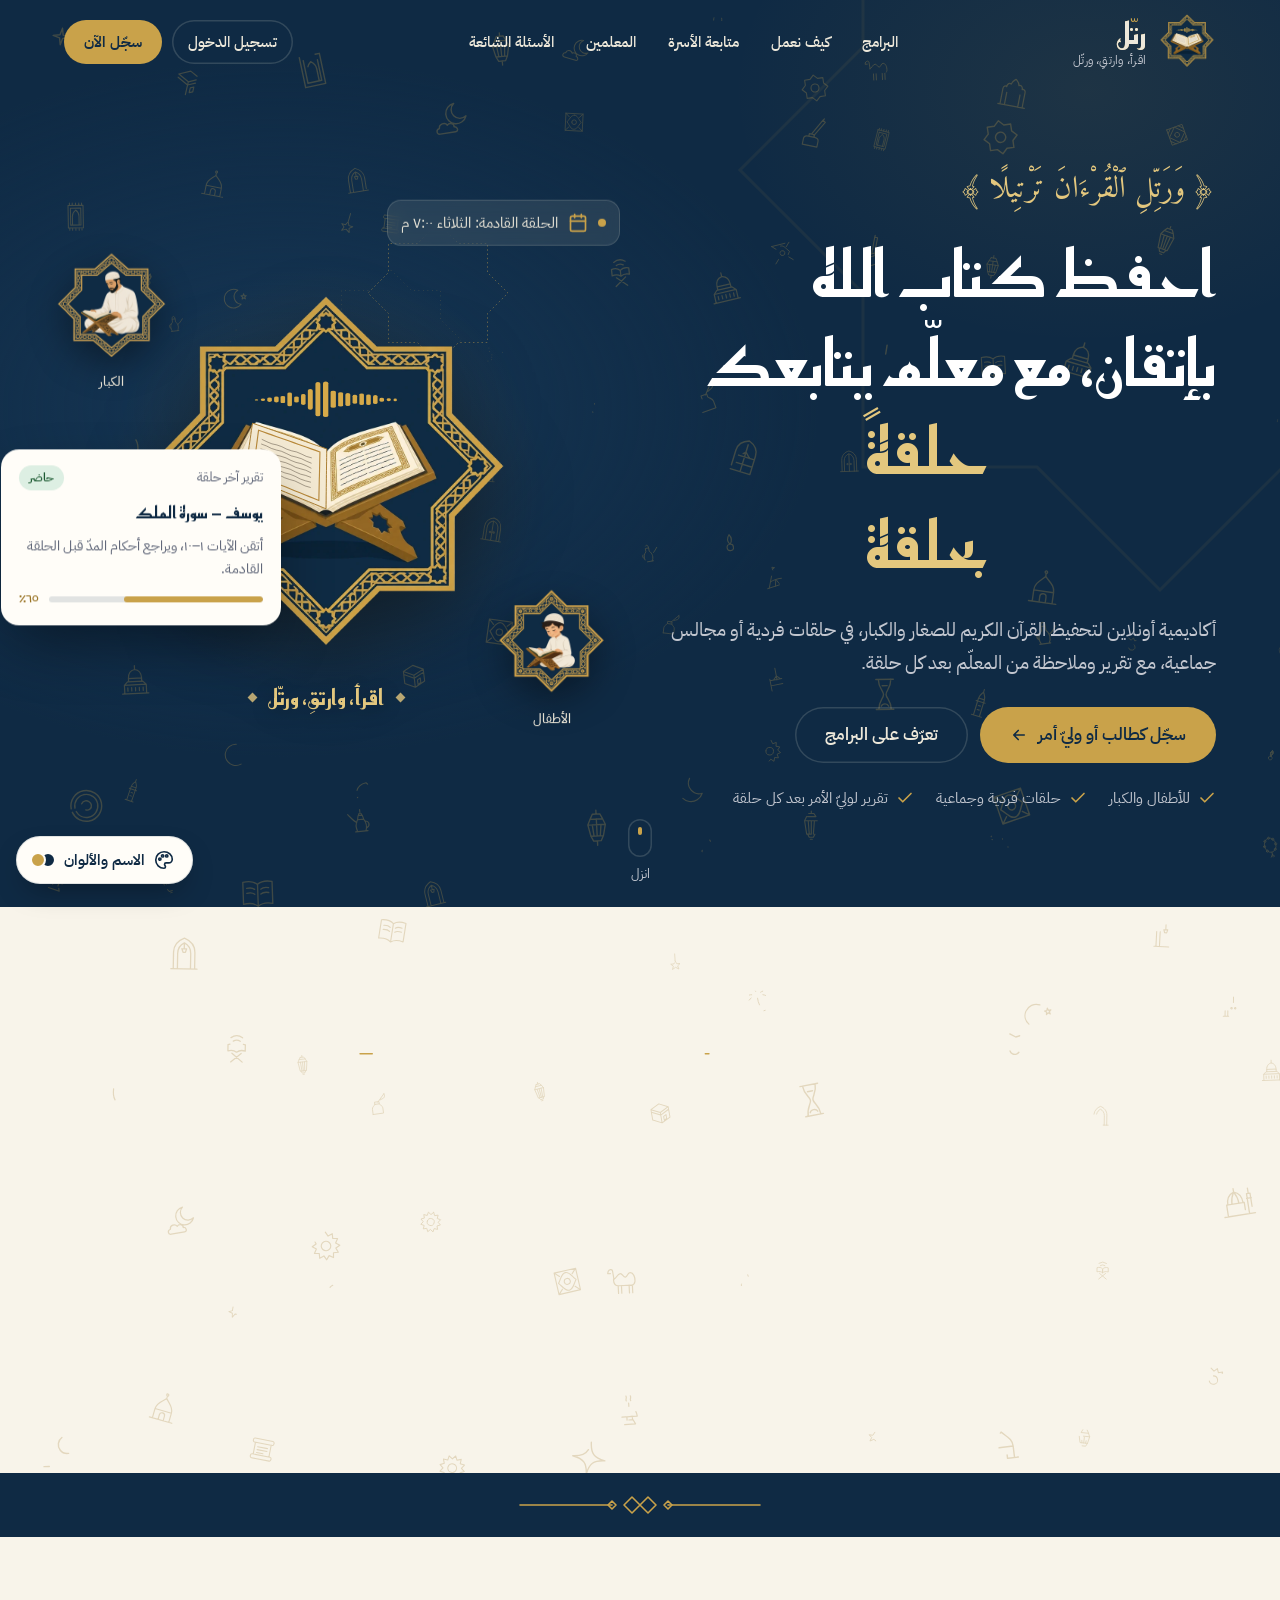
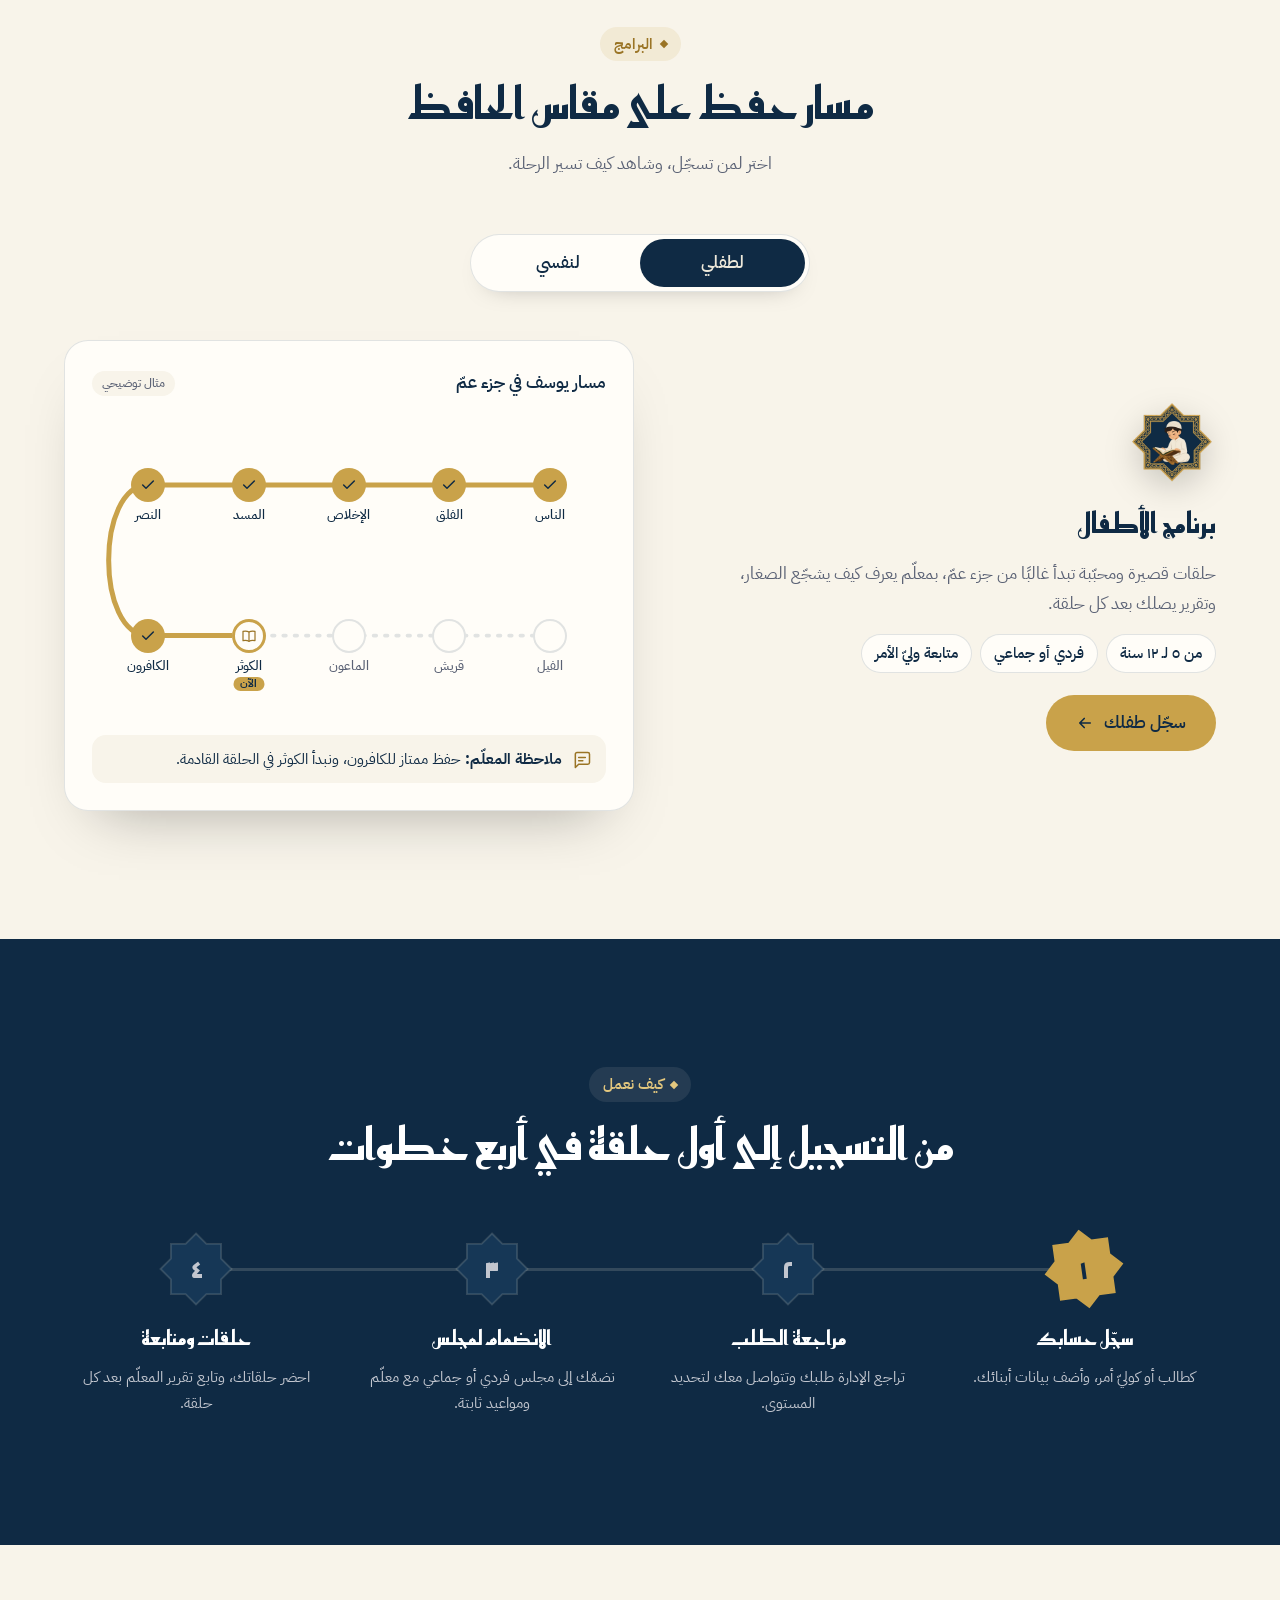
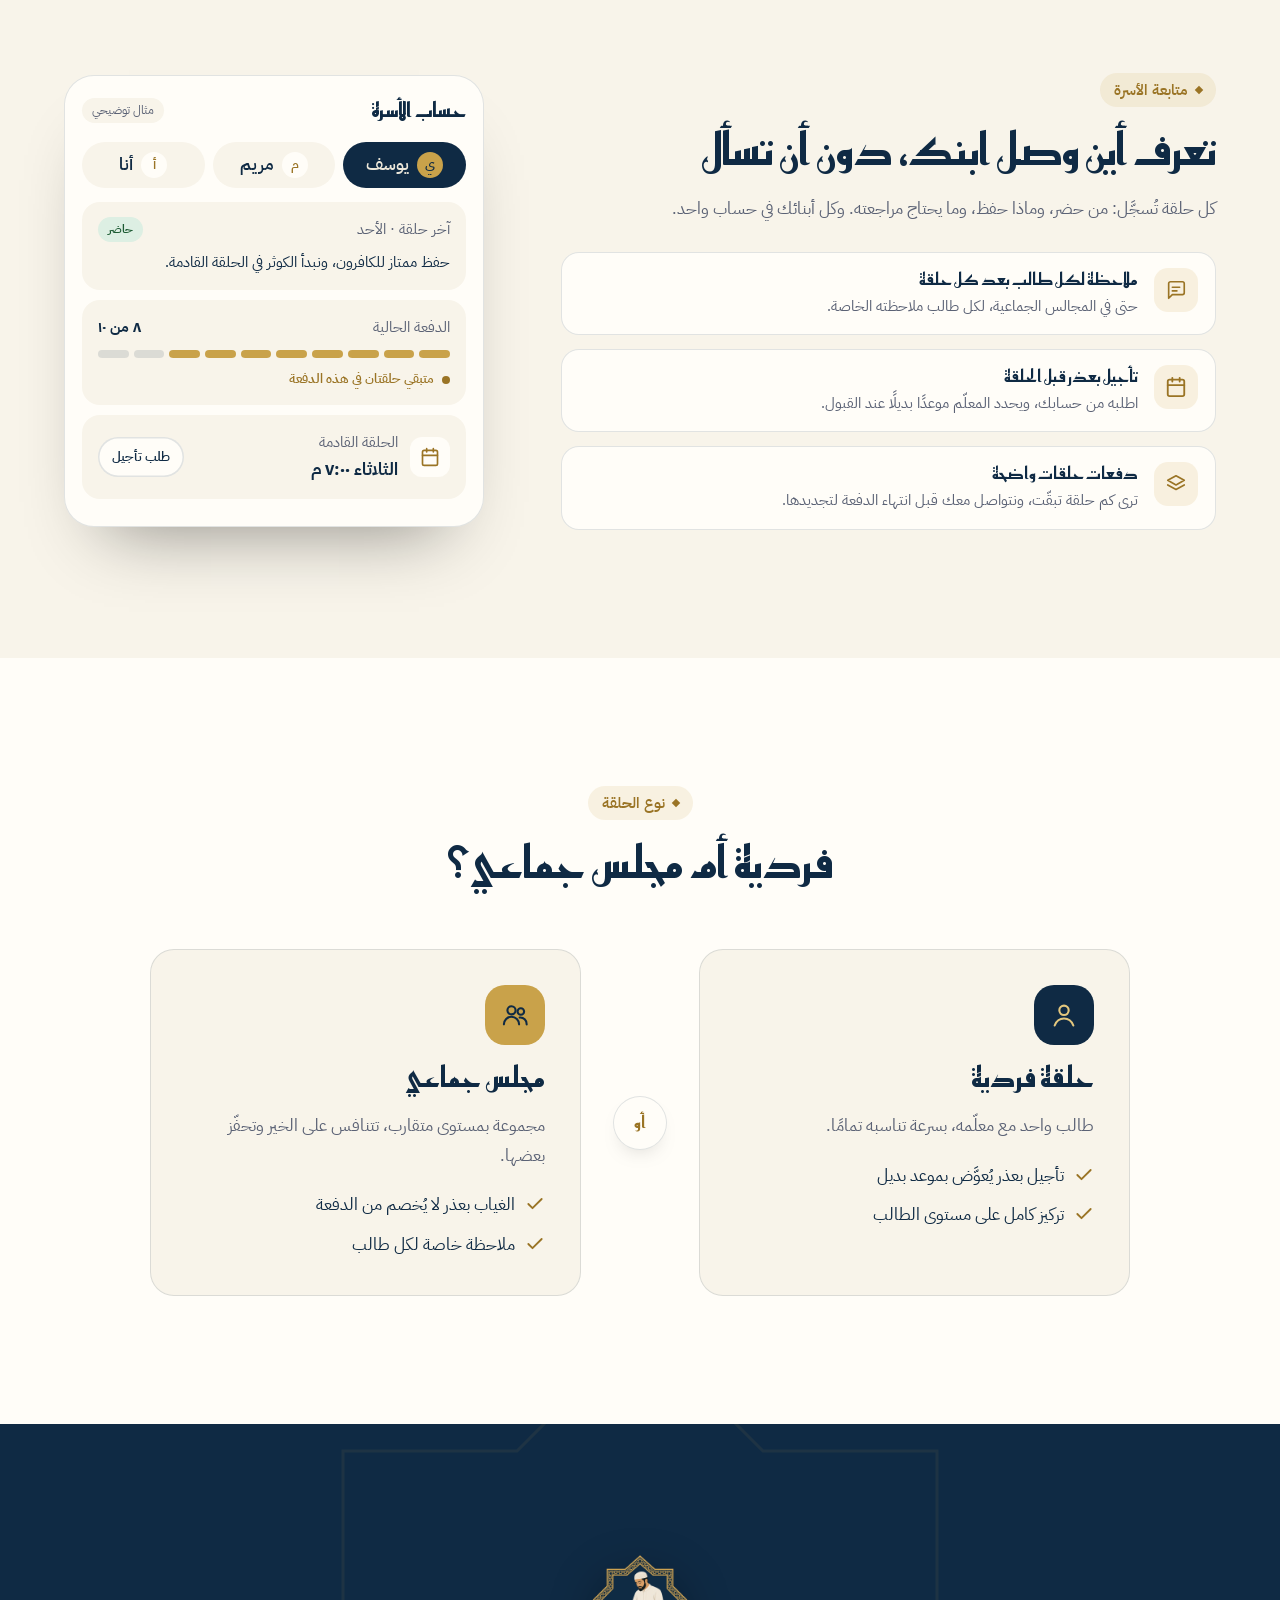
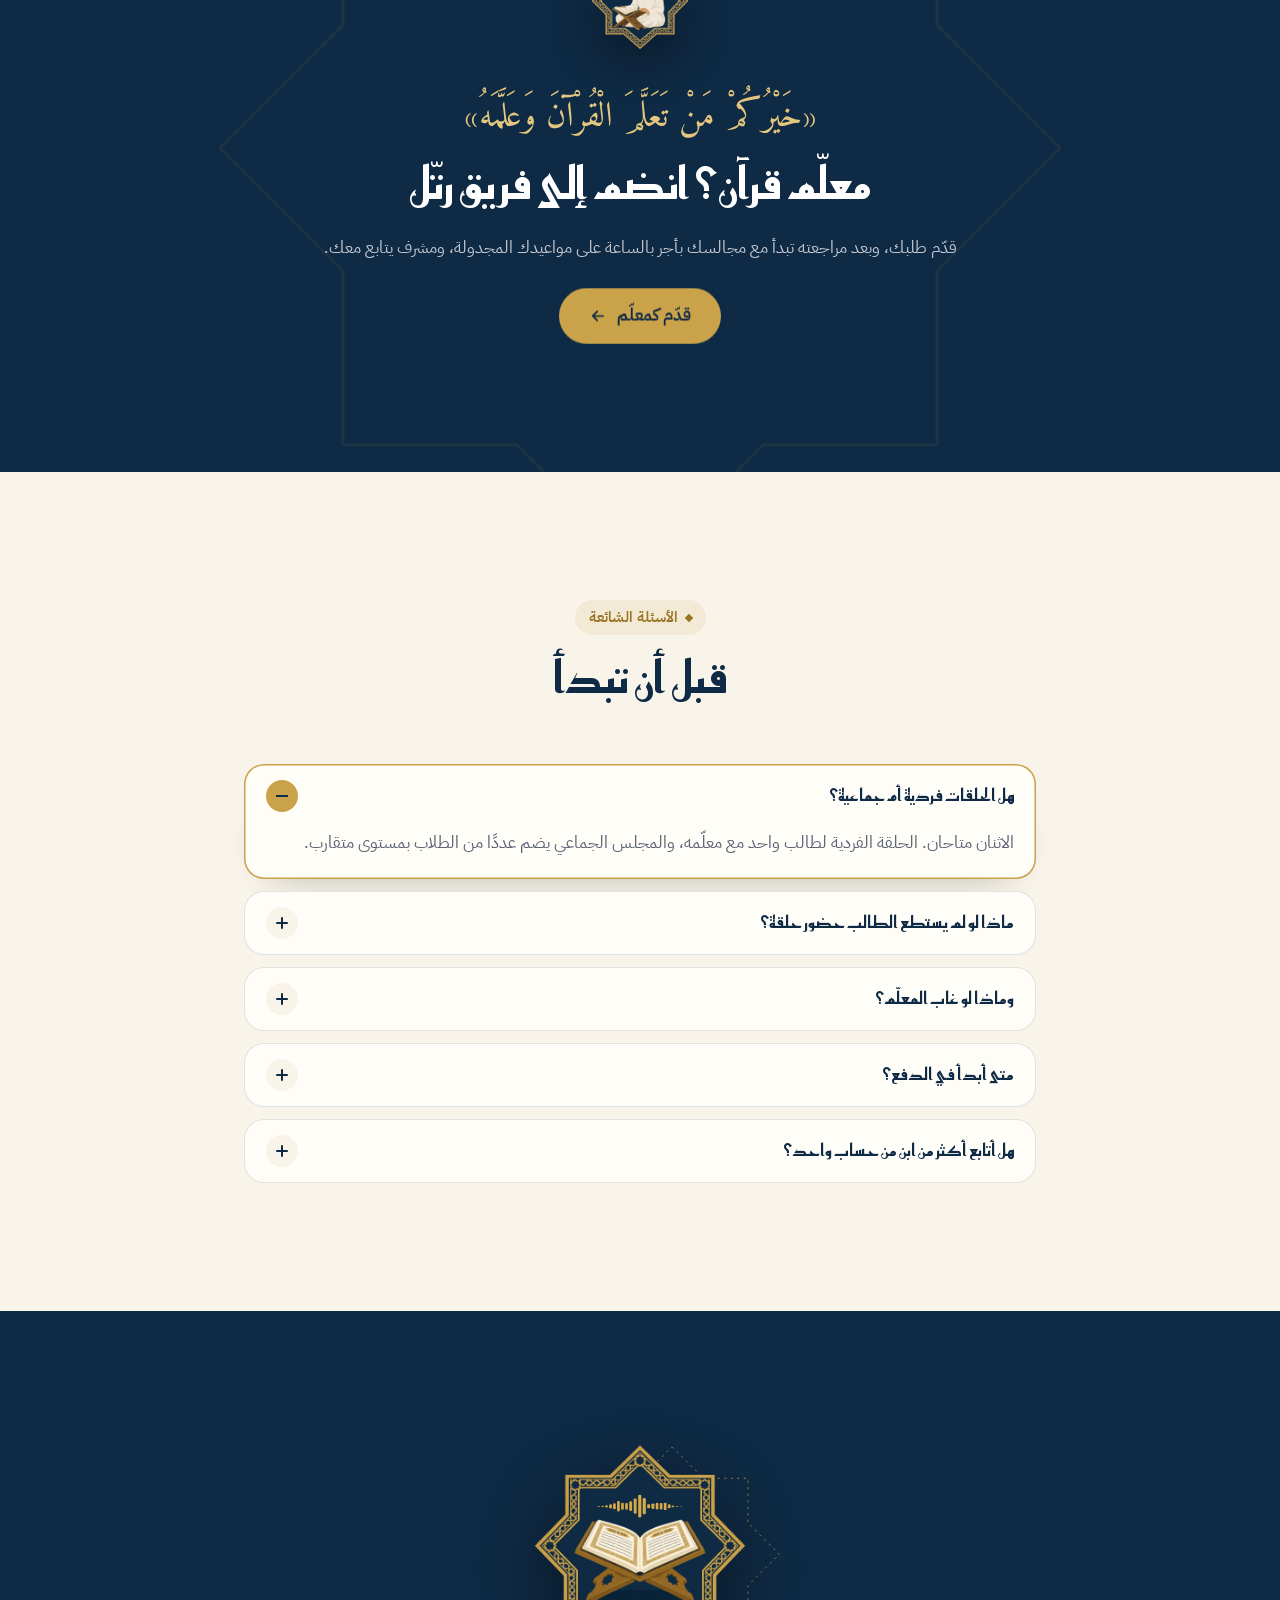
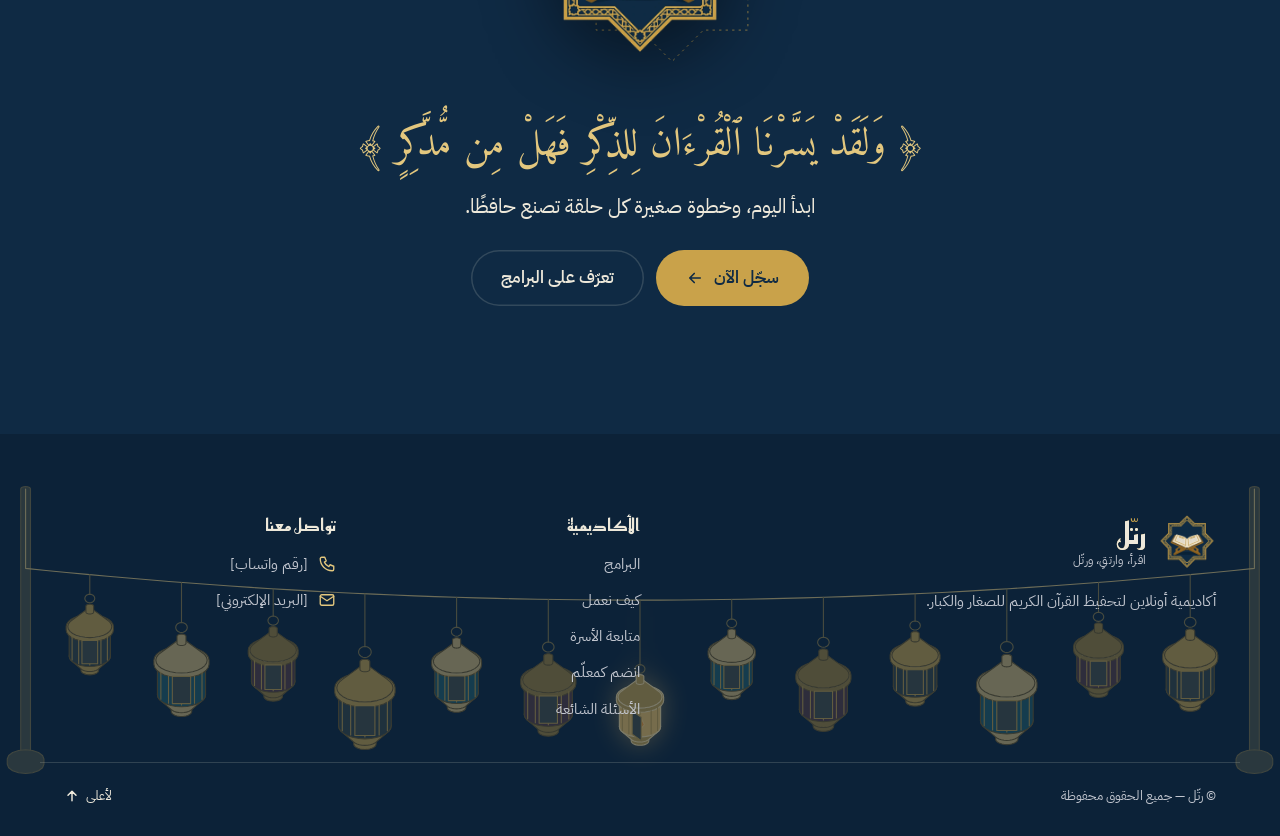
==== commit f5f9c1ff: "Remove the misbaha from how-we-work Co-Authored-By: Claude Opus 5.5 <noreply@anthropic.com> Claude-S" ====
--- a/index.html
+++ b/index.html
@@ -31,22 +31,22 @@
   <link rel="stylesheet" href="https://fonts.googleapis.com/css2?family=Amiri+Quran&family=Baloo+Bhaijaan+2:wght@500;700&family=IBM+Plex+Sans+Arabic:wght@300;400;500;600;700&family=Reem+Kufi:wght@500;600;700&display=swap">
 
   <link rel="preload" as="image" href="images/logo/academy-navy-nowave.webp">
-  <link rel="stylesheet" href="css/tokens.css?v=202610201123">
-  <link rel="stylesheet" href="css/base.css?v=202610201123">
-  <link rel="stylesheet" href="css/symbols.css?v=202610201123">
-  <link rel="stylesheet" href="css/header.css?v=202610201123">
-  <link rel="stylesheet" href="css/hero.css?v=202610201123">
-  <link rel="stylesheet" href="css/switcher.css?v=202610201123">
-  <link rel="stylesheet" href="css/slogan.css?v=202610201123">
-  <link rel="stylesheet" href="css/sections.css?v=202610201123">
-  <link rel="stylesheet" href="css/programs.css?v=202610201123">
-  <link rel="stylesheet" href="css/how.css?v=202610201123">
-  <link rel="stylesheet" href="css/family.css?v=202610201123">
-  <link rel="stylesheet" href="css/types.css?v=202610201123">
-  <link rel="stylesheet" href="css/teach.css?v=202610201123">
-  <link rel="stylesheet" href="css/faq.css?v=202610201123">
-  <link rel="stylesheet" href="css/cta.css?v=202610201123">
-  <link rel="stylesheet" href="css/hairline.css?v=202610201123">
+  <link rel="stylesheet" href="css/tokens.css?v=202610201131">
+  <link rel="stylesheet" href="css/base.css?v=202610201131">
+  <link rel="stylesheet" href="css/symbols.css?v=202610201131">
+  <link rel="stylesheet" href="css/header.css?v=202610201131">
+  <link rel="stylesheet" href="css/hero.css?v=202610201131">
+  <link rel="stylesheet" href="css/switcher.css?v=202610201131">
+  <link rel="stylesheet" href="css/slogan.css?v=202610201131">
+  <link rel="stylesheet" href="css/sections.css?v=202610201131">
+  <link rel="stylesheet" href="css/programs.css?v=202610201131">
+  <link rel="stylesheet" href="css/how.css?v=202610201131">
+  <link rel="stylesheet" href="css/family.css?v=202610201131">
+  <link rel="stylesheet" href="css/types.css?v=202610201131">
+  <link rel="stylesheet" href="css/teach.css?v=202610201131">
+  <link rel="stylesheet" href="css/faq.css?v=202610201131">
+  <link rel="stylesheet" href="css/cta.css?v=202610201131">
+  <link rel="stylesheet" href="css/hairline.css?v=202610201131">
 </head>
 <body>
   <!-- loader: the star turns round the still picture; the count shows how much has loaded -->
@@ -54,7 +54,7 @@
 
 
   <!-- ===== Shared SVG icons (js/sprite.js) ===== -->
-  <script src="js/sprite.js?v=202610201123"></script>
+  <script src="js/sprite.js?v=202610201131"></script>
 
   <!-- ===== Header ===== -->
   <header class="site-header" data-header>
@@ -318,7 +318,6 @@
           </li>
         </ol>
         </div>
-        <div class="how-bg hl hl--deep" data-hl="beads" data-hl-auto aria-hidden="true"></div>
       </div>
     </section>
 
@@ -558,24 +557,23 @@
   </div>
   <div class="switcher-scrim" data-switcher-scrim></div>
 
-  <script src="js/vendor/gsap.min.js?v=202610201123"></script>
-  <script src="js/vendor/ScrollTrigger.min.js?v=202610201123"></script>
-  <script src="js/vendor/lenis.min.js?v=202610201123"></script>
-  <script src="js/brand.js?v=202610201123"></script>
-  <script src="js/logo-waves.js?v=202610201123"></script>
-  <script src="js/symbols.js?v=202610201123"></script>
-  <script src="js/header.js?v=202610201123"></script>
-  <script src="js/hero.js?v=202610201123"></script>
-  <script src="js/slogan.js?v=202610201123"></script>
-  <script src="js/reveal.js?v=202610201123"></script>
-  <script src="js/programs.js?v=202610201123"></script>
-  <script src="js/sections.js?v=202610201123"></script>
-  <script src="js/transitions.js?v=202610201123"></script>
-  <script src="js/pageturn.js?v=202610201123"></script>
-  <script src="js/main.js?v=202610201123"></script>
-  <script src="js/hairline/kernel.js?v=202610201123"></script>
-  <script src="js/hairline/host.js?v=202610201123"></script>
-  <script type="module" src="js/hairline/beads.js?v=202610201123"></script>
-  <script type="module" src="js/hairline/lanterns.js?v=202610201123"></script>
+  <script src="js/vendor/gsap.min.js?v=202610201131"></script>
+  <script src="js/vendor/ScrollTrigger.min.js?v=202610201131"></script>
+  <script src="js/vendor/lenis.min.js?v=202610201131"></script>
+  <script src="js/brand.js?v=202610201131"></script>
+  <script src="js/logo-waves.js?v=202610201131"></script>
+  <script src="js/symbols.js?v=202610201131"></script>
+  <script src="js/header.js?v=202610201131"></script>
+  <script src="js/hero.js?v=202610201131"></script>
+  <script src="js/slogan.js?v=202610201131"></script>
+  <script src="js/reveal.js?v=202610201131"></script>
+  <script src="js/programs.js?v=202610201131"></script>
+  <script src="js/sections.js?v=202610201131"></script>
+  <script src="js/transitions.js?v=202610201131"></script>
+  <script src="js/pageturn.js?v=202610201131"></script>
+  <script src="js/main.js?v=202610201131"></script>
+  <script src="js/hairline/kernel.js?v=202610201131"></script>
+  <script src="js/hairline/host.js?v=202610201131"></script>
+  <script type="module" src="js/hairline/lanterns.js?v=202610201131"></script>
 </body>
 </html>
--- a/css/hairline.css
+++ b/css/hairline.css
@@ -32,23 +32,6 @@
 .hl--deep .hl-read { color: var(--c-on-deep-muted); }
 .hl--deep .hl-read.is-live { color: var(--c-accent-on-deep); }
 
-/* ---------- كيف نعمل: the misbaha counts by itself behind the steps, in colour ---------- */
-.how .section-inner > :not(.how-bg) { position: relative; z-index: 1; }
-.how-bg.hl {
-  position: absolute; z-index: 0; left: 50%; top: 52%;
-  width: min(900px, 130%); transform: translate(-50%, -50%);
-  pointer-events: none; opacity: .4;
-}
-.how-bg [data-hairline] { touch-action: auto; }
-.how-bg .bd-bead .sil { fill: var(--c-accent); stroke: color-mix(in srgb, var(--c-accent) 55%, #000); }
-.how-bg .bd-bead .lo { stroke: color-mix(in srgb, var(--c-accent) 55%, #fff); }
-.how-bg .bd-bead .sil.hi { fill: color-mix(in srgb, var(--c-accent) 70%, #fff); stroke: #fff; }
-.how-bg .bd-imam .sil { fill: var(--c-accent-on-deep); stroke: color-mix(in srgb, var(--c-accent) 50%, #000); }
-.how-bg .bd-imam .sil.hi { stroke: #fff; }
-.how-bg .bd-string { stroke: var(--c-accent-on-deep); }
-.how-bg .bd-tassel { stroke: var(--c-accent); stroke-width: 1.6; }
-@media (max-width: 860px) { .how-bg.hl { width: 150%; top: 50%; opacity: .32; } }
-
 /* ---------- the footer: a rope of lanterns across it, behind its text, lighting and swinging by themselves ---------- */
 .site-footer { isolation: isolate; overflow: hidden; }
 .site-footer > :not(.footer-bg) { position: relative; z-index: 1; }
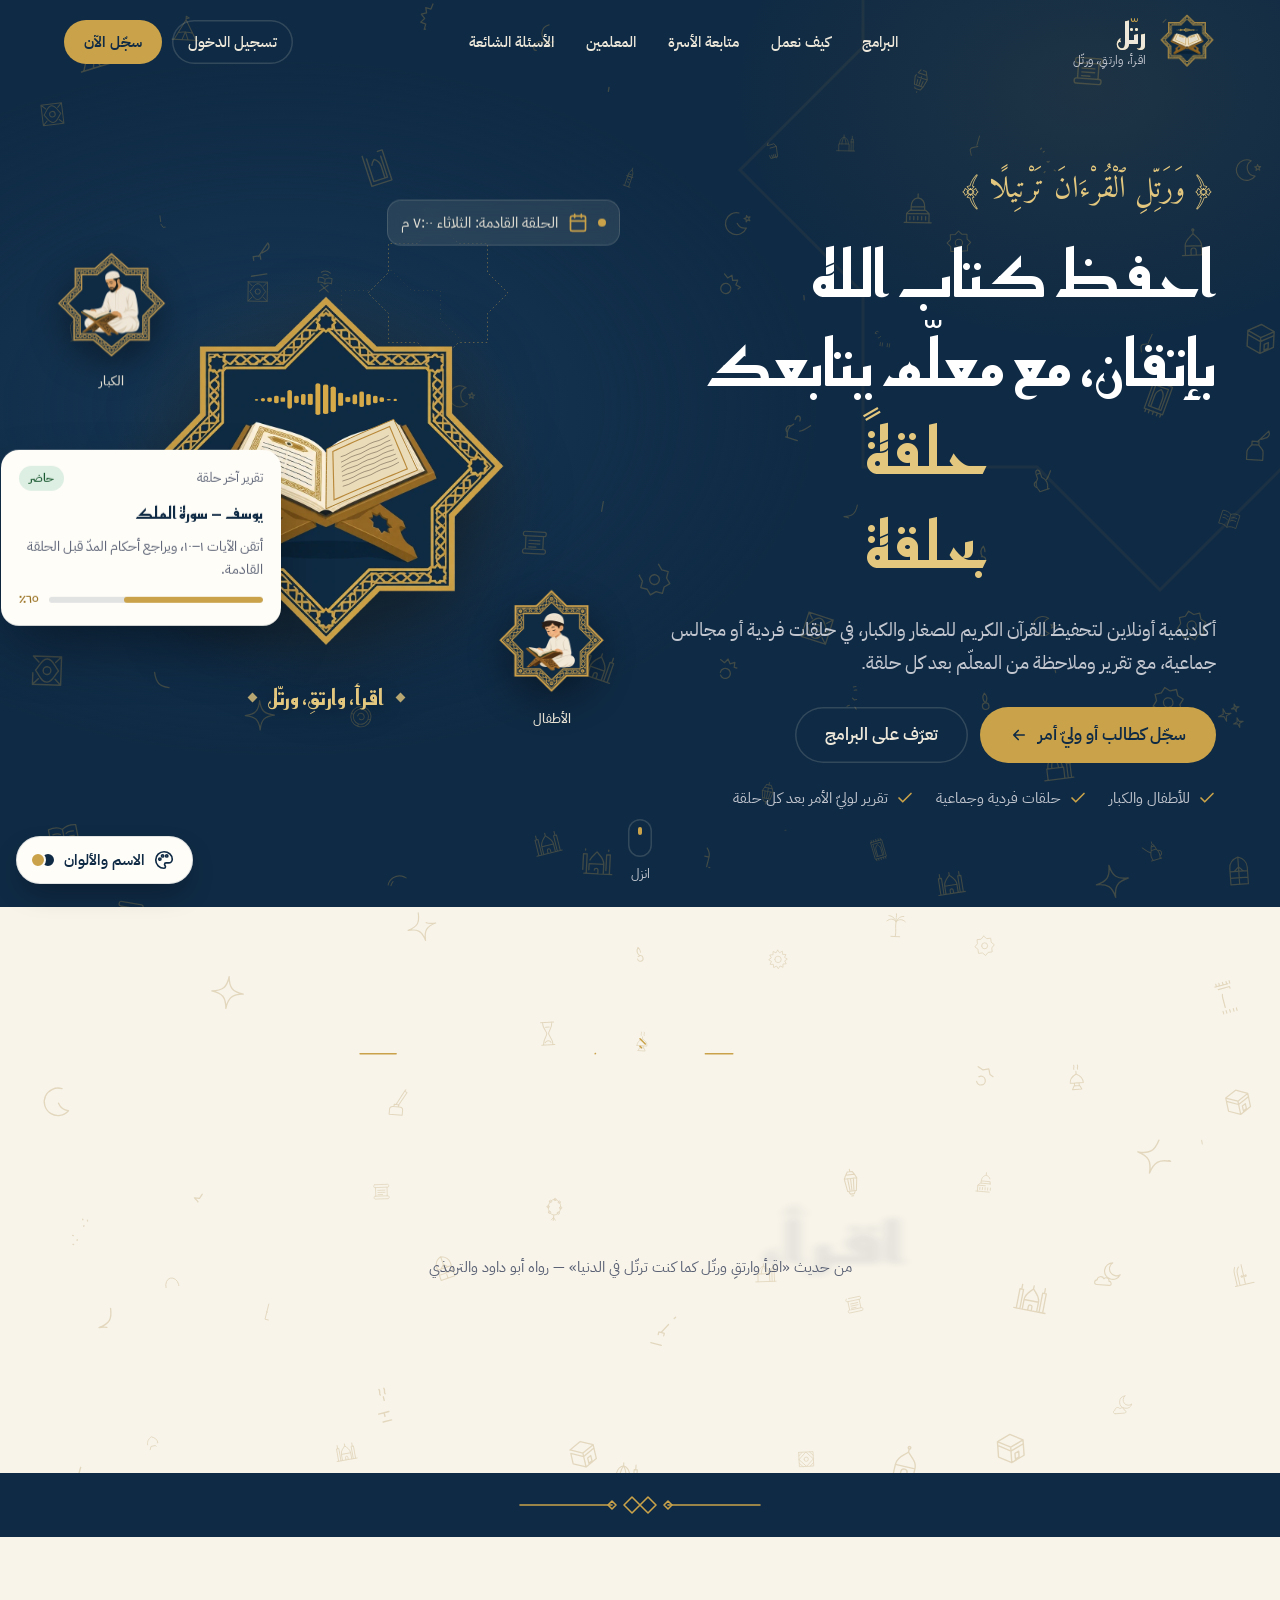
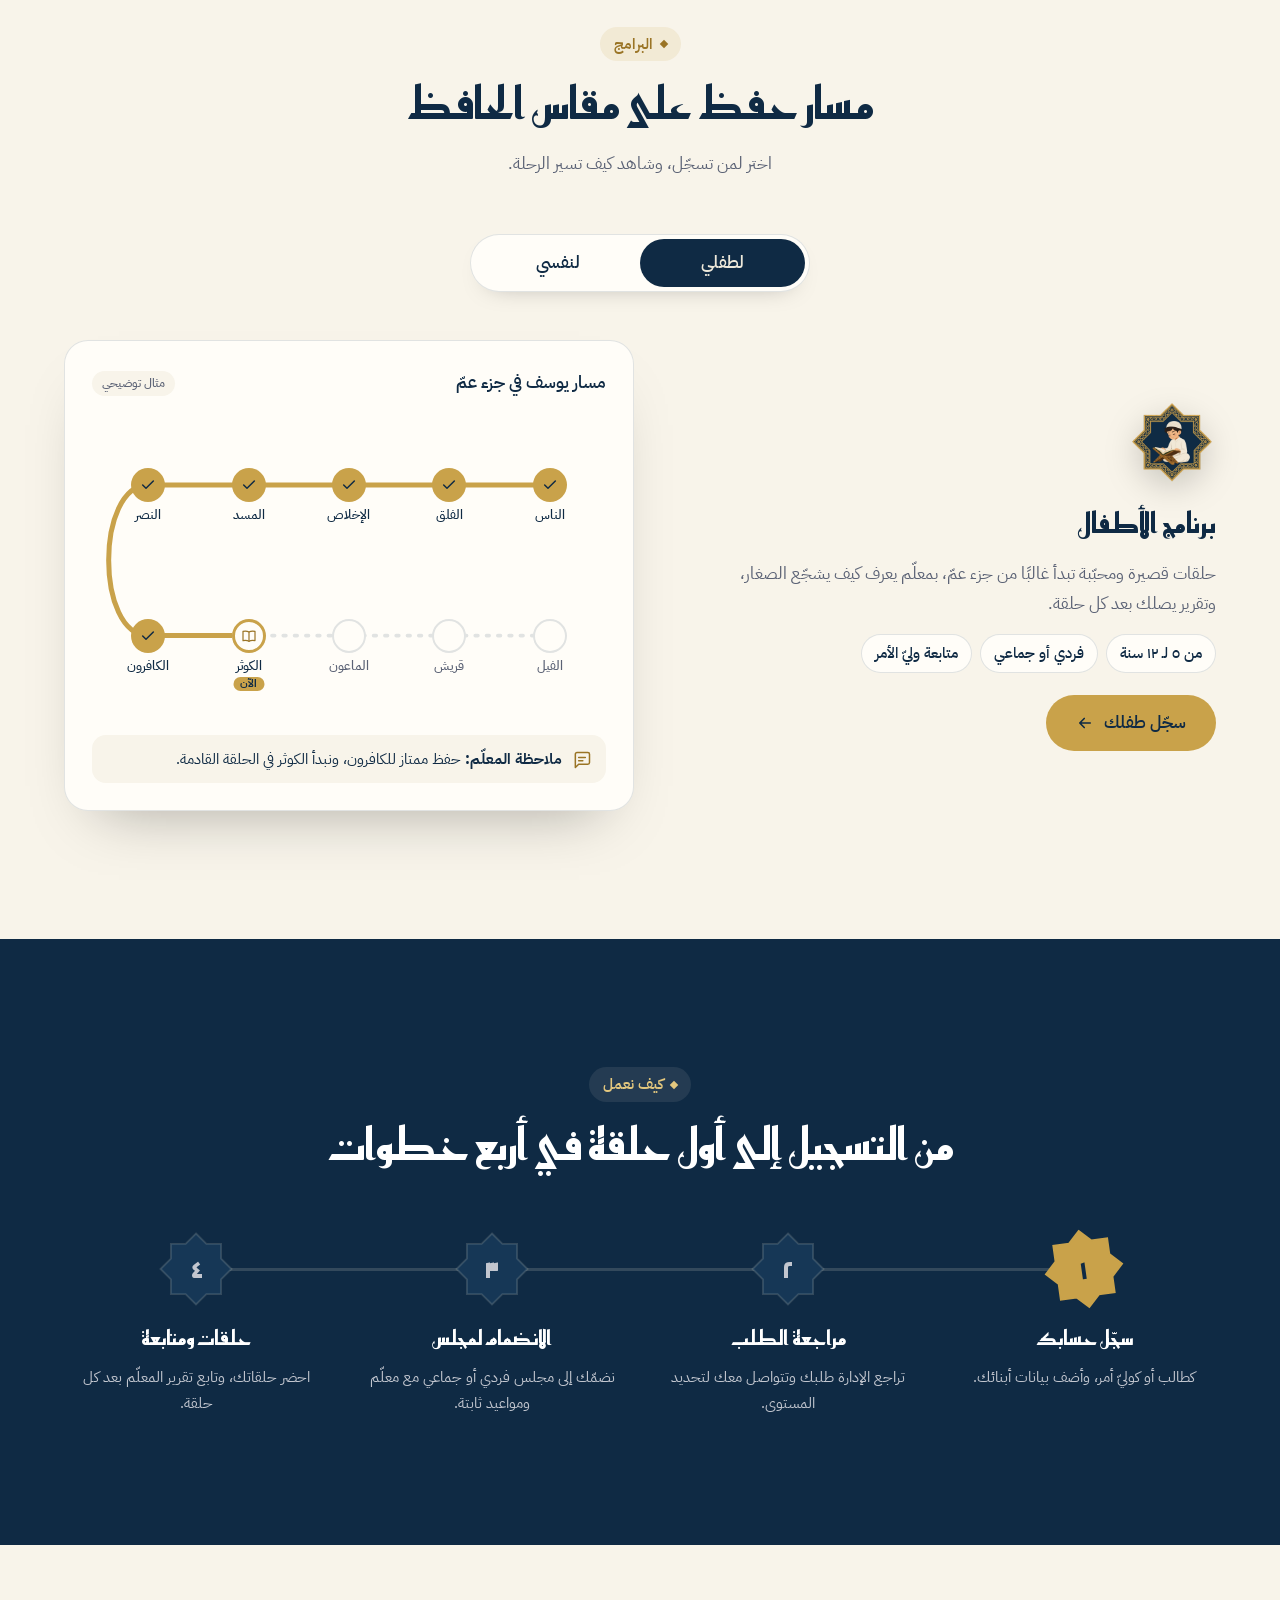
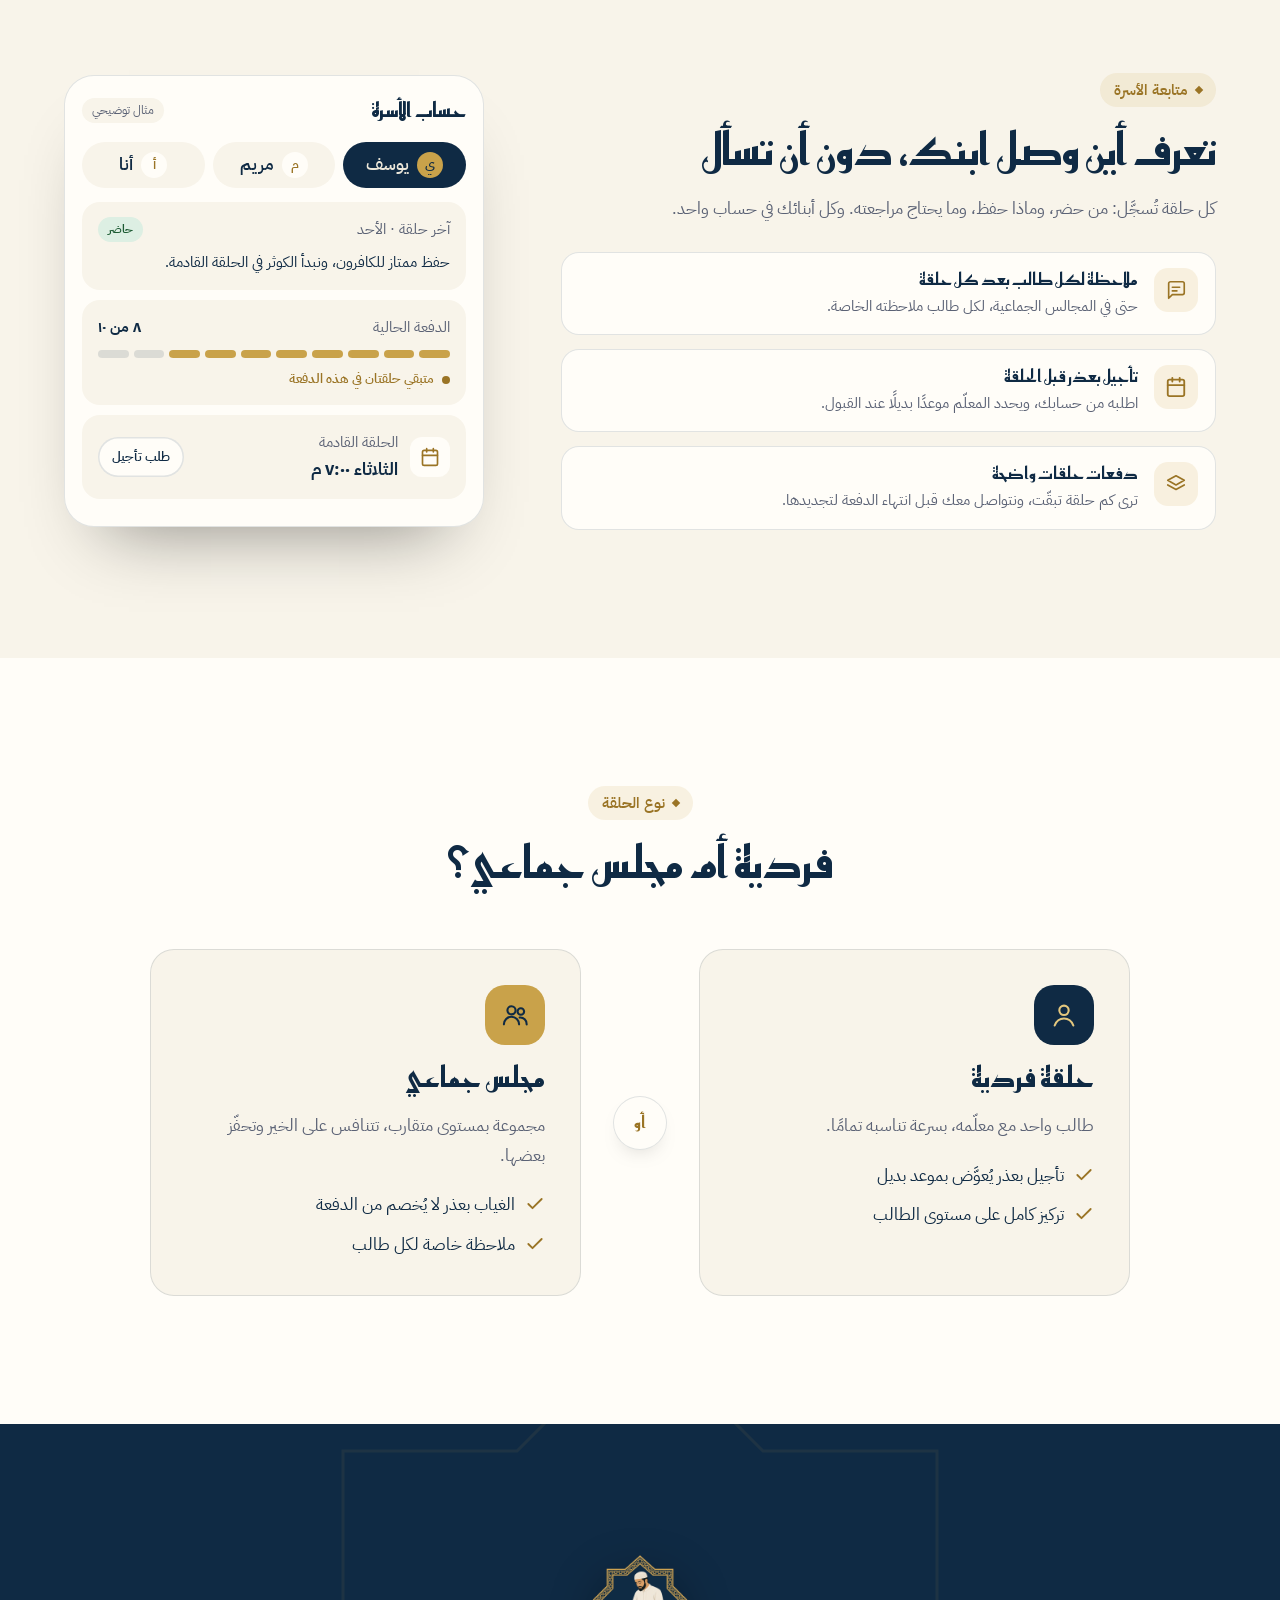
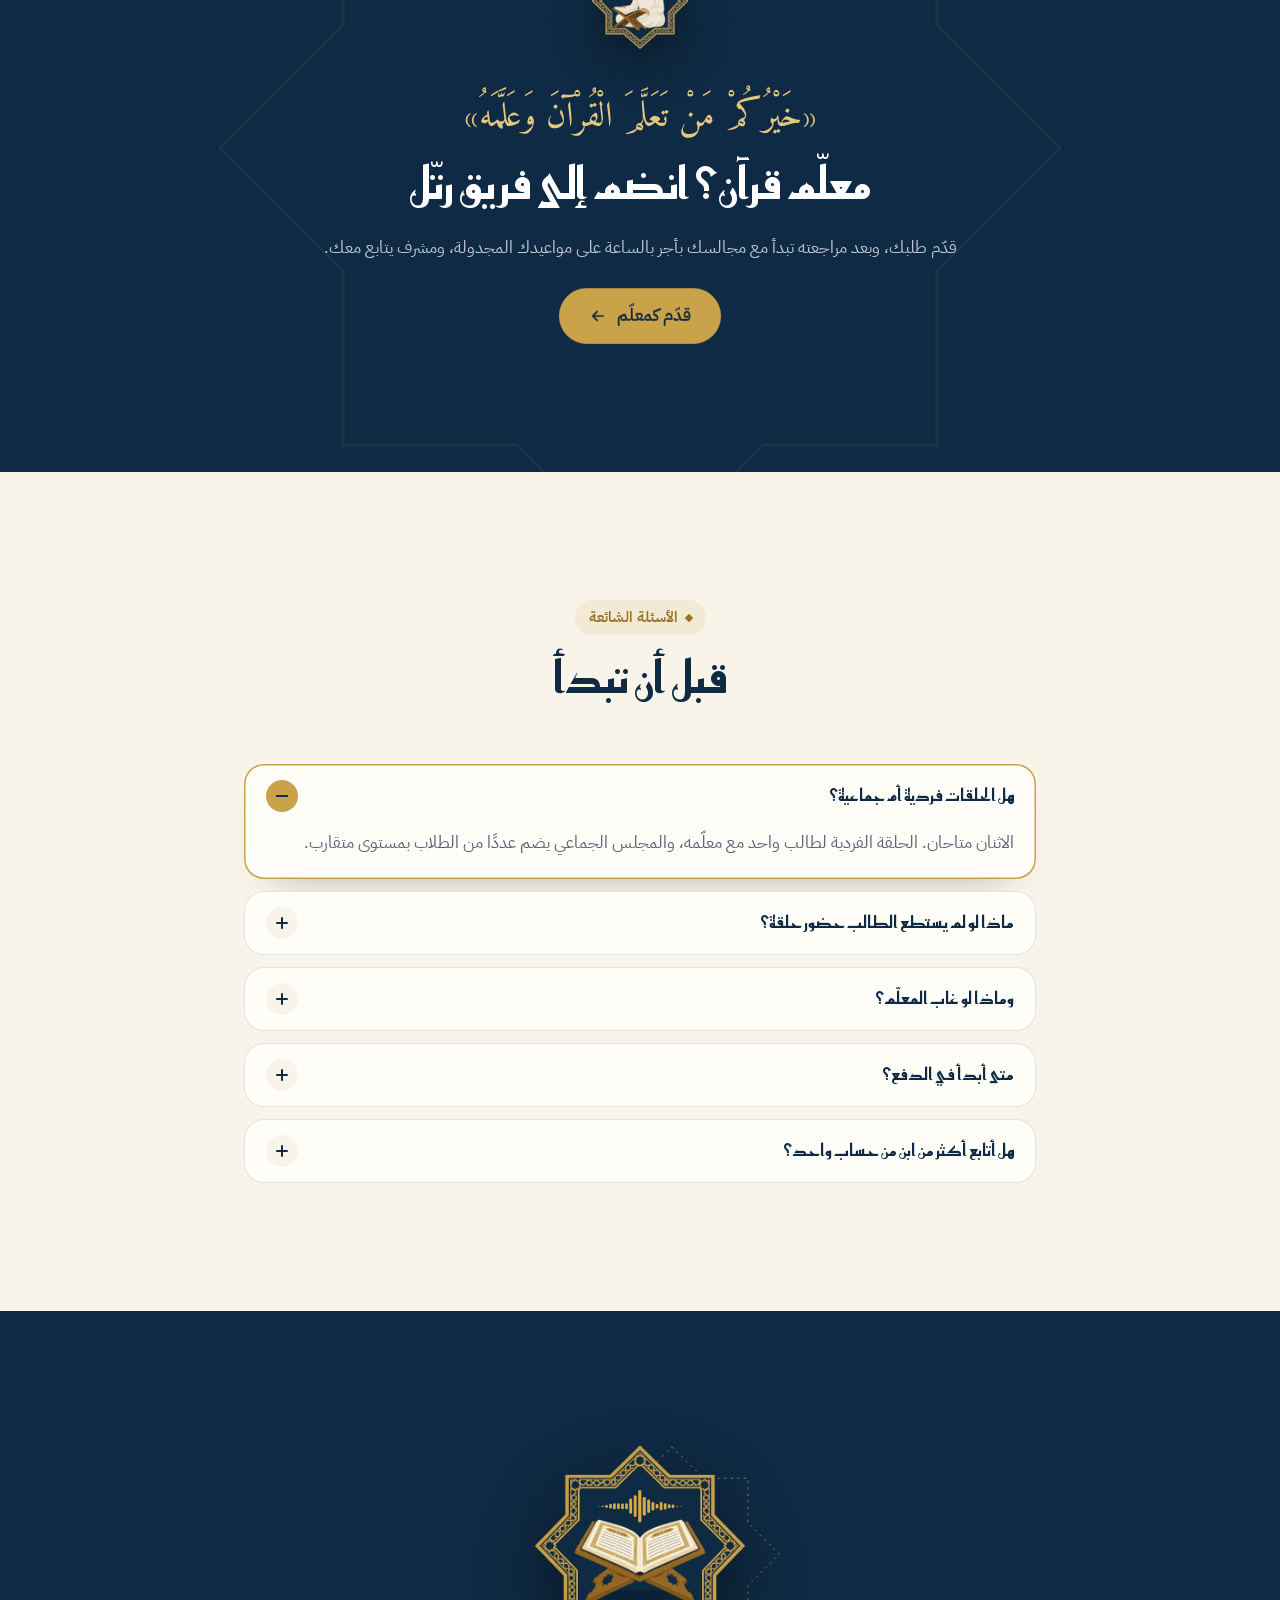
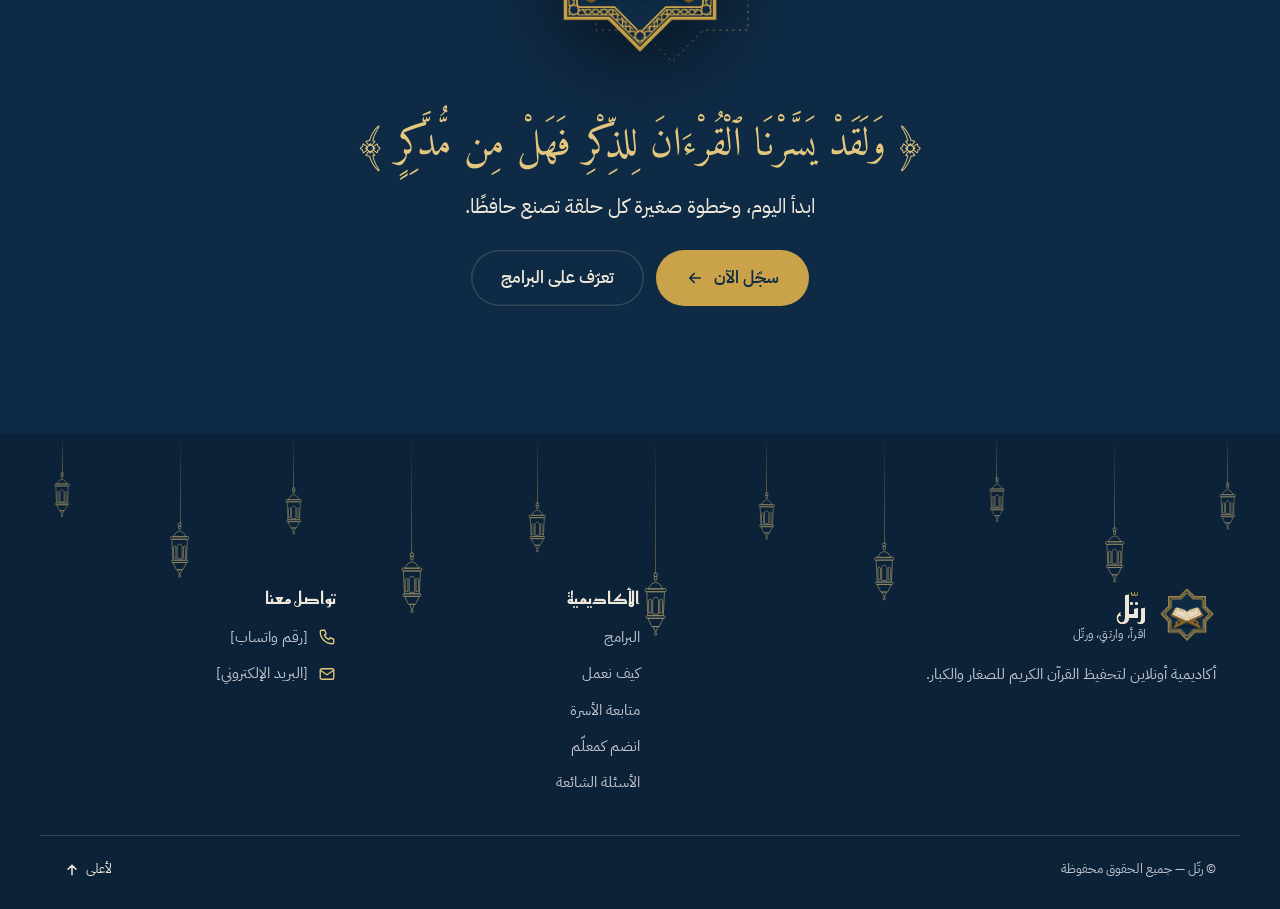
==== commit 92af5c73: "Footer: thin gold-line lanterns that sway and light by turns Co-Authored-By: Claude Opus 5.5 <norepl" ====
--- a/index.html
+++ b/index.html
@@ -31,22 +31,22 @@
   <link rel="stylesheet" href="https://fonts.googleapis.com/css2?family=Amiri+Quran&family=Baloo+Bhaijaan+2:wght@500;700&family=IBM+Plex+Sans+Arabic:wght@300;400;500;600;700&family=Reem+Kufi:wght@500;600;700&display=swap">
 
   <link rel="preload" as="image" href="images/logo/academy-navy-nowave.webp">
-  <link rel="stylesheet" href="css/tokens.css?v=202610201131">
-  <link rel="stylesheet" href="css/base.css?v=202610201131">
-  <link rel="stylesheet" href="css/symbols.css?v=202610201131">
-  <link rel="stylesheet" href="css/header.css?v=202610201131">
-  <link rel="stylesheet" href="css/hero.css?v=202610201131">
-  <link rel="stylesheet" href="css/switcher.css?v=202610201131">
-  <link rel="stylesheet" href="css/slogan.css?v=202610201131">
-  <link rel="stylesheet" href="css/sections.css?v=202610201131">
-  <link rel="stylesheet" href="css/programs.css?v=202610201131">
-  <link rel="stylesheet" href="css/how.css?v=202610201131">
-  <link rel="stylesheet" href="css/family.css?v=202610201131">
-  <link rel="stylesheet" href="css/types.css?v=202610201131">
-  <link rel="stylesheet" href="css/teach.css?v=202610201131">
-  <link rel="stylesheet" href="css/faq.css?v=202610201131">
-  <link rel="stylesheet" href="css/cta.css?v=202610201131">
-  <link rel="stylesheet" href="css/hairline.css?v=202610201131">
+  <link rel="stylesheet" href="css/tokens.css?v=202610201135">
+  <link rel="stylesheet" href="css/base.css?v=202610201135">
+  <link rel="stylesheet" href="css/symbols.css?v=202610201135">
+  <link rel="stylesheet" href="css/header.css?v=202610201135">
+  <link rel="stylesheet" href="css/hero.css?v=202610201135">
+  <link rel="stylesheet" href="css/switcher.css?v=202610201135">
+  <link rel="stylesheet" href="css/slogan.css?v=202610201135">
+  <link rel="stylesheet" href="css/sections.css?v=202610201135">
+  <link rel="stylesheet" href="css/programs.css?v=202610201135">
+  <link rel="stylesheet" href="css/how.css?v=202610201135">
+  <link rel="stylesheet" href="css/family.css?v=202610201135">
+  <link rel="stylesheet" href="css/types.css?v=202610201135">
+  <link rel="stylesheet" href="css/teach.css?v=202610201135">
+  <link rel="stylesheet" href="css/faq.css?v=202610201135">
+  <link rel="stylesheet" href="css/cta.css?v=202610201135">
+  <link rel="stylesheet" href="css/hairline.css?v=202610201135">
 </head>
 <body>
   <!-- loader: the star turns round the still picture; the count shows how much has loaded -->
@@ -54,7 +54,7 @@
 
 
   <!-- ===== Shared SVG icons (js/sprite.js) ===== -->
-  <script src="js/sprite.js?v=202610201131"></script>
+  <script src="js/sprite.js?v=202610201135"></script>
 
   <!-- ===== Header ===== -->
   <header class="site-header" data-header>
@@ -479,7 +479,29 @@
 
   <!-- ===== Footer ===== -->
   <footer class="site-footer">
-    <div class="footer-bg hl hl--deep" data-hl="lanterns" data-hl-auto data-hl-fill aria-hidden="true"></div>
+    <!-- Ramadan lanterns hanging from the top of the footer, in thin gold lines; they sway, and now and then one lights -->
+    <div class="footer-lanterns" aria-hidden="true">
+      <svg width="0" height="0" style="position:absolute"><symbol id="fanous-line" viewBox="0 0 60 124">
+        <g fill="none" stroke="currentColor" stroke-width="1.3" stroke-linejoin="round">
+          <circle cx="30" cy="5" r="3.6"/><path d="M27 9h6l-1.2 7h-3.6z"/><path d="M15 33Q30 6 45 33z"/>
+          <rect x="10" y="32" width="40" height="6" rx="2"/><path d="M13 38h34l-2 46H15z"/>
+          <path d="M24.5 81V53q5.5-9 11 0v28zM16.6 79V55q2.6-6 5.2 0v24zM38.2 79V55q2.6-6 5.2 0v24z"/>
+          <rect x="12" y="84" width="36" height="5" rx="2"/><path d="M15 89h30l-8 16H23z"/><path d="M25 105h10l-5 11z"/><circle cx="30" cy="119" r="2.4"/>
+        </g>
+        <path class="lan-glow" d="M24.5 81V53q5.5-9 11 0v28z"/>
+      </symbol></svg>
+      <span class="lan" style="--l:4%;--c:40px;--s:0.85;--d:5.2s;--dl:-0s;--ld:-0.0s"><i></i><svg viewBox="0 0 60 124"><use href="#fanous-line"/></svg></span>
+      <span class="lan" style="--l:13%;--c:90px;--s:1.05;--d:6.1s;--dl:-0.8s;--ld:-1.5s"><i></i><svg viewBox="0 0 60 124"><use href="#fanous-line"/></svg></span>
+      <span class="lan" style="--l:22%;--c:55px;--s:0.9;--d:5.6s;--dl:-1.6s;--ld:-3.0s"><i></i><svg viewBox="0 0 60 124"><use href="#fanous-line"/></svg></span>
+      <span class="lan" style="--l:31%;--c:120px;--s:1.15;--d:6.6s;--dl:-0.4s;--ld:-4.5s"><i></i><svg viewBox="0 0 60 124"><use href="#fanous-line"/></svg></span>
+      <span class="lan" style="--l:41%;--c:70px;--s:0.95;--d:5.0s;--dl:-1.1s;--ld:-6.0s"><i></i><svg viewBox="0 0 60 124"><use href="#fanous-line"/></svg></span>
+      <span class="lan" style="--l:50%;--c:140px;--s:1.2;--d:6.9s;--dl:-2.0s;--ld:-7.5s"><i></i><svg viewBox="0 0 60 124"><use href="#fanous-line"/></svg></span>
+      <span class="lan" style="--l:59%;--c:60px;--s:0.9;--d:5.4s;--dl:-0.2s;--ld:-9.0s"><i></i><svg viewBox="0 0 60 124"><use href="#fanous-line"/></svg></span>
+      <span class="lan" style="--l:68%;--c:110px;--s:1.1;--d:6.3s;--dl:-1.4s;--ld:-10.5s"><i></i><svg viewBox="0 0 60 124"><use href="#fanous-line"/></svg></span>
+      <span class="lan" style="--l:77%;--c:45px;--s:0.85;--d:5.1s;--dl:-0.9s;--ld:-12.0s"><i></i><svg viewBox="0 0 60 124"><use href="#fanous-line"/></svg></span>
+      <span class="lan" style="--l:86%;--c:95px;--s:1.05;--d:6.0s;--dl:-1.8s;--ld:-13.5s"><i></i><svg viewBox="0 0 60 124"><use href="#fanous-line"/></svg></span>
+      <span class="lan" style="--l:95%;--c:50px;--s:0.9;--d:5.7s;--dl:-0.5s;--ld:-15.0s"><i></i><svg viewBox="0 0 60 124"><use href="#fanous-line"/></svg></span>
+    </div>
     <div class="container footer-grid">
       <div class="footer-brand">
         <a class="brand" href="#top" aria-label="العودة لأعلى الصفحة">
@@ -557,23 +579,22 @@
   </div>
   <div class="switcher-scrim" data-switcher-scrim></div>
 
-  <script src="js/vendor/gsap.min.js?v=202610201131"></script>
-  <script src="js/vendor/ScrollTrigger.min.js?v=202610201131"></script>
-  <script src="js/vendor/lenis.min.js?v=202610201131"></script>
-  <script src="js/brand.js?v=202610201131"></script>
-  <script src="js/logo-waves.js?v=202610201131"></script>
-  <script src="js/symbols.js?v=202610201131"></script>
-  <script src="js/header.js?v=202610201131"></script>
-  <script src="js/hero.js?v=202610201131"></script>
-  <script src="js/slogan.js?v=202610201131"></script>
-  <script src="js/reveal.js?v=202610201131"></script>
-  <script src="js/programs.js?v=202610201131"></script>
-  <script src="js/sections.js?v=202610201131"></script>
-  <script src="js/transitions.js?v=202610201131"></script>
-  <script src="js/pageturn.js?v=202610201131"></script>
-  <script src="js/main.js?v=202610201131"></script>
-  <script src="js/hairline/kernel.js?v=202610201131"></script>
-  <script src="js/hairline/host.js?v=202610201131"></script>
-  <script type="module" src="js/hairline/lanterns.js?v=202610201131"></script>
+  <script src="js/vendor/gsap.min.js?v=202610201135"></script>
+  <script src="js/vendor/ScrollTrigger.min.js?v=202610201135"></script>
+  <script src="js/vendor/lenis.min.js?v=202610201135"></script>
+  <script src="js/brand.js?v=202610201135"></script>
+  <script src="js/logo-waves.js?v=202610201135"></script>
+  <script src="js/symbols.js?v=202610201135"></script>
+  <script src="js/header.js?v=202610201135"></script>
+  <script src="js/hero.js?v=202610201135"></script>
+  <script src="js/slogan.js?v=202610201135"></script>
+  <script src="js/reveal.js?v=202610201135"></script>
+  <script src="js/programs.js?v=202610201135"></script>
+  <script src="js/sections.js?v=202610201135"></script>
+  <script src="js/transitions.js?v=202610201135"></script>
+  <script src="js/pageturn.js?v=202610201135"></script>
+  <script src="js/main.js?v=202610201135"></script>
+  <script src="js/hairline/kernel.js?v=202610201135"></script>
+  <script src="js/hairline/host.js?v=202610201135"></script>
 </body>
 </html>
--- a/css/cta.css
+++ b/css/cta.css
@@ -71,3 +71,21 @@
   .footer-bottom { flex-direction: column; justify-content: center; text-align: center; gap: 6px; }
   .to-top { min-height: 44px; padding: 0 16px; }
 }
+
+/* ---------- footer lanterns: thin gold lines hanging from the top, swaying; now and then one lights ---------- */
+.site-footer { isolation: isolate; overflow: hidden; padding-top: clamp(130px, 12vw, 160px); }
+.site-footer > :not(.footer-lanterns) { position: relative; z-index: 1; }
+.footer-lanterns { position: absolute; inset: 0 0 auto 0; height: 280px; z-index: 0; pointer-events: none; color: var(--c-accent-on-deep); opacity: .75; }
+.footer-lanterns .lan { position: absolute; top: 0; left: var(--l); width: calc(26px * var(--s)); transform-origin: 50% 0; animation: lan-sway var(--d) ease-in-out var(--dl) infinite alternate; }
+.footer-lanterns .lan i { display: block; width: 1px; height: var(--c); margin: 0 auto; background: linear-gradient(transparent, color-mix(in srgb, var(--c-accent) 60%, transparent)); }
+.footer-lanterns .lan svg { display: block; width: 100%; height: auto; margin-top: -2px; }
+.footer-lanterns .lan-glow { fill: var(--c-accent); opacity: 0; animation: lan-lit 9s ease-in-out var(--ld) infinite; }
+.footer-lanterns .lan:nth-child(odd) .lan-glow { animation-duration: 11s; }
+@keyframes lan-sway { from { transform: rotate(-4deg); } to { transform: rotate(4deg); } }
+@keyframes lan-lit { 0%, 70%, 100% { opacity: 0; } 80%, 90% { opacity: .9; } }
+@media (max-width: 700px) {
+  .footer-lanterns .lan:nth-child(odd):not(:first-child) { display: none; }   /* half of them on a phone */
+  .footer-lanterns .lan { width: calc(24px * var(--s)); }
+  .site-footer { padding-top: 130px; }
+}
+@media (prefers-reduced-motion: reduce) { .footer-lanterns .lan, .footer-lanterns .lan-glow { animation: none; } }
--- a/css/hairline.css
+++ b/css/hairline.css
@@ -31,27 +31,3 @@
 .hl-read.is-live { color: var(--c-accent-text); }
 .hl--deep .hl-read { color: var(--c-on-deep-muted); }
 .hl--deep .hl-read.is-live { color: var(--c-accent-on-deep); }
-
-/* ---------- the footer: a rope of lanterns across it, behind its text, lighting and swinging by themselves ---------- */
-.site-footer { isolation: isolate; overflow: hidden; }
-.site-footer > :not(.footer-bg) { position: relative; z-index: 1; }
-.footer-bg.hl { position: absolute; inset: 0; z-index: 0; width: auto; pointer-events: none; opacity: .45; display: block; }
-/* phones: the footer is tall and narrow, so the rope runs across its top as a strip */
-@media (max-width: 860px) { .footer-bg.hl { inset: 0 0 auto 0; height: 200px; opacity: .5; } }
-.footer-bg [data-hairline] { width: 100%; height: 100%; touch-action: auto; }
-.footer-bg .lt-rope { stroke: var(--c-accent-on-deep); }
-.footer-bg .lt-cord { stroke: color-mix(in srgb, var(--c-accent) 70%, var(--c-deep)); }
-.footer-bg .lt-post .sil { fill: color-mix(in srgb, var(--c-accent) 35%, var(--c-deep)); stroke: color-mix(in srgb, var(--c-accent) 60%, var(--c-deep)); }
-.footer-bg .lt-metal .sil { fill: var(--c-accent); stroke: color-mix(in srgb, var(--c-accent) 55%, #000); }
-.footer-bg .lt-metal .lo { stroke: color-mix(in srgb, var(--c-accent) 50%, #fff); }
-.footer-bg .lt--b .lt-metal .sil { fill: color-mix(in srgb, var(--c-accent) 75%, #fff); }
-.footer-bg .lt--c .lt-metal .sil { fill: color-mix(in srgb, var(--c-accent) 80%, #000); }
-.footer-bg .lt-glass .sil { fill: color-mix(in srgb, var(--c-accent) 22%, var(--c-deep)); stroke: color-mix(in srgb, var(--c-accent) 55%, #000); }
-.footer-bg .lt--b .lt-glass .sil { fill: color-mix(in srgb, #3FA9A0 40%, var(--c-deep)); }
-.footer-bg .lt--c .lt-glass .sil { fill: color-mix(in srgb, #C8553D 40%, var(--c-deep)); }
-.footer-bg .lt-ribs { stroke: var(--c-accent); }
-.footer-bg .lt-door { fill: color-mix(in srgb, var(--c-accent) 30%, var(--c-deep)); stroke: var(--c-accent); }
-.footer-bg .lt.is-lit .lt-glass .sil { fill: #F7C766; stroke: #FFE3A3; }
-.footer-bg .lt.is-lit .lt-metal .sil { stroke: #FFE3A3; }
-.footer-bg .lt-flame { fill: #FF9F2E; stroke: #FFD27A; }
-.footer-bg .lt.is-lit { filter: drop-shadow(0 0 10px rgba(255, 196, 92, .55)); }
